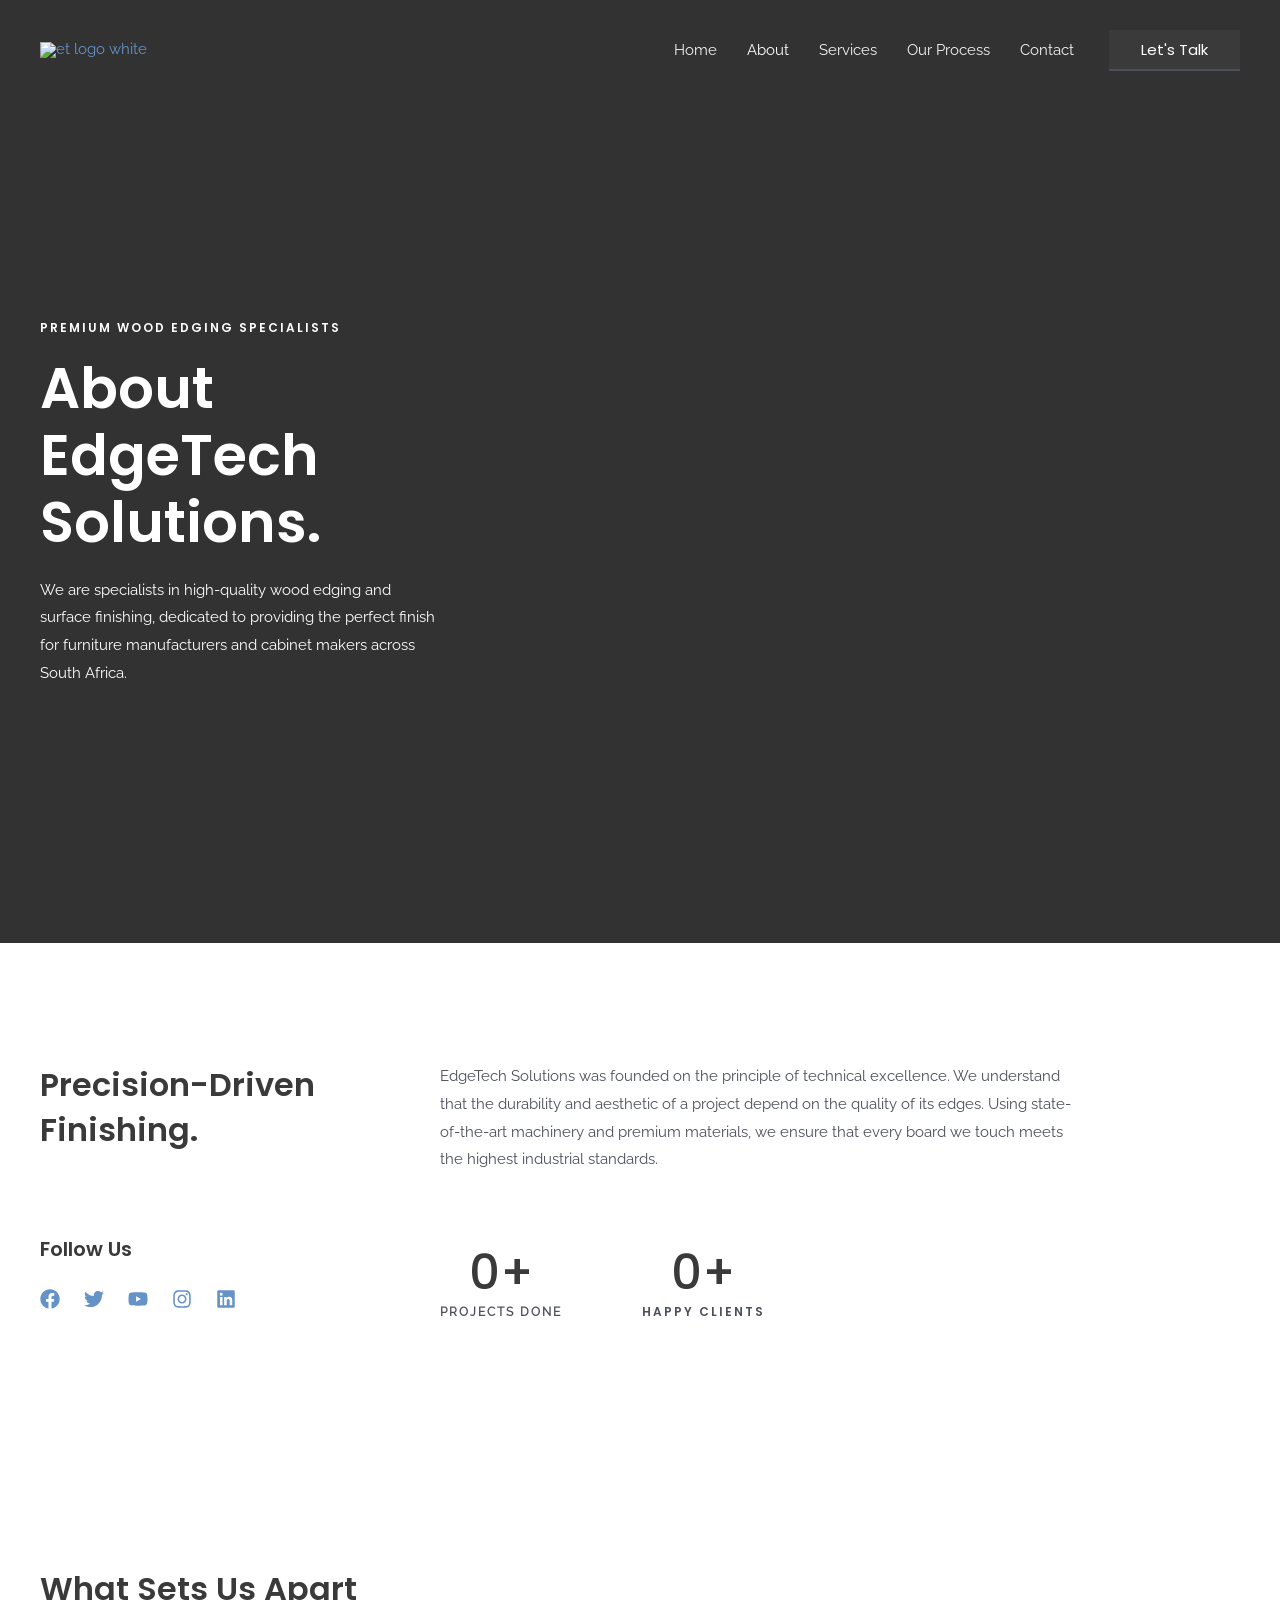
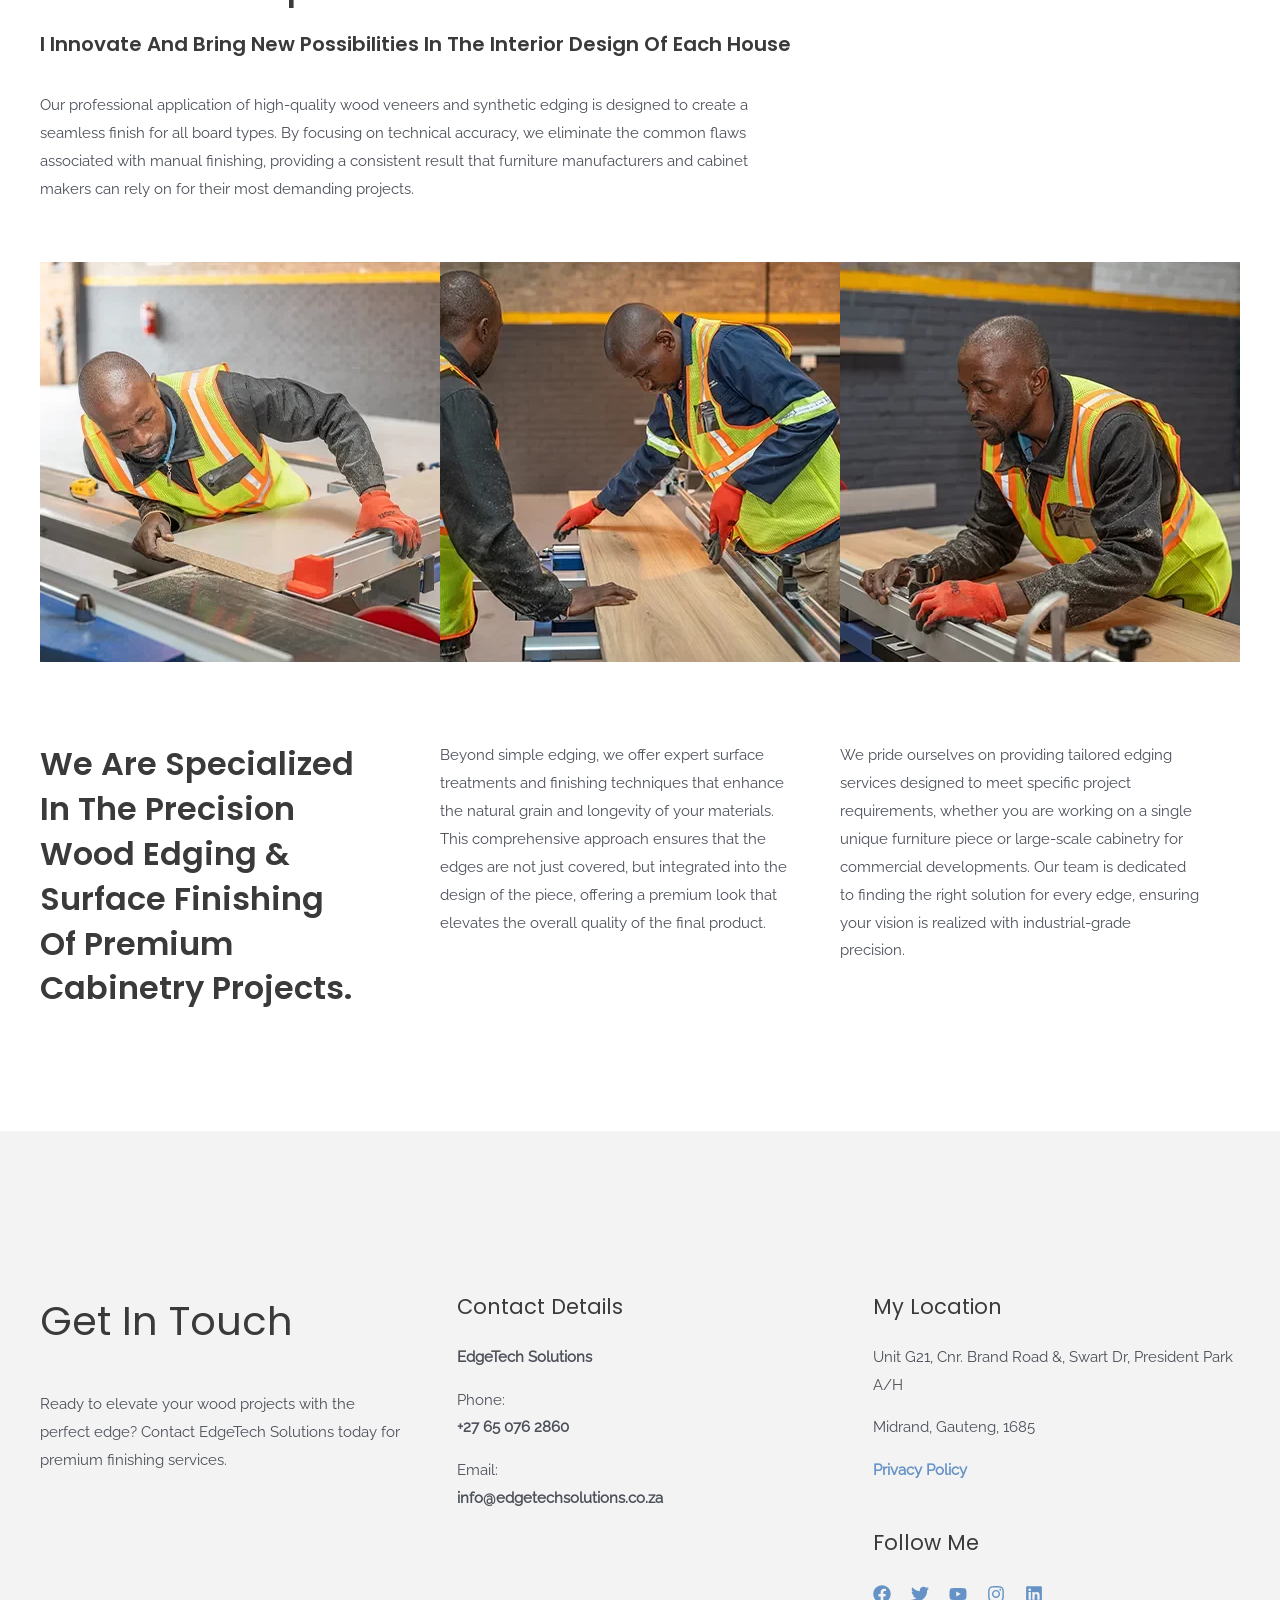
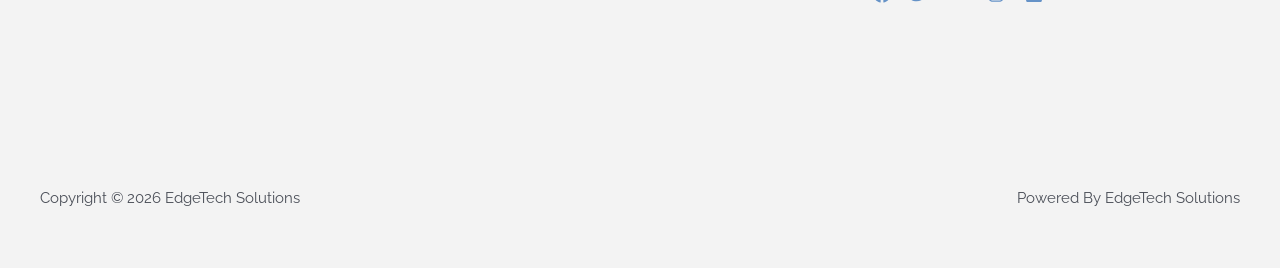
==== about.html @ e009fd2c "Publish EdgeTech baseline site (mirror + audit fixes); deploy via Actions" ====
<!DOCTYPE html>
<html lang="en-ZA">
<head>
<meta charset="UTF-8">
<meta name="viewport" content="width=device-width, initial-scale=1">
	 
	<title>About EdgeTech Solutions | Wood Edging Specialists Midrand</title>
<link rel="stylesheet" id="et-bundle" href="css/about.bundle.css"/>




<!-- SureRank Meta Data -->
<meta name="description" content="EdgeTech Solutions delivers industrial-grade wood edging and surface finishing with state-of-the-art machinery in Midrand, serving South African furniture manufacturers.">
<meta name="robots" content="index, follow">
<meta property="og:url" content="https://www.edgetechsolutions.co.za/about/">
<meta property="og:site_name" content="EdgeTech Solutions">
<meta property="og:locale" content="en_US">
<meta property="og:type" content="article">
<meta property="og:title" content="About EdgeTech Solutions | Wood Edging Specialists Midrand">
<meta property="og:description" content="Premium Wood Edging Specialists About EdgeTech Solutions. We are specialists in high-quality wood edging and surface finishing, dedicated to providing the">
<meta property="article:published_time" content="2026-02-11T10:11:12+02:00">
<meta property="article:modified_time" content="2026-03-09T10:43:06+00:00">
<meta name="twitter:card" content="summary_large_image">
<meta name="twitter:title" content="About - EdgeTech Solutions">
<meta name="twitter:description" content="Premium Wood Edging Specialists About EdgeTech Solutions. We are specialists in high-quality wood edging and surface finishing, dedicated to providing the">
<script type="application/ld+json" id="surerank-schema">{"@context":"https://schema.org","@graph":[{"@type":"WebSite","@id":"https://www.edgetechsolutions.co.za/#website","name":"EdgeTech Solutions","author":{"@id":"https://www.edgetechsolutions.co.za/about#person"},"copyrightHolder":{"@id":"https://www.edgetechsolutions.co.za/about#person"},"description":"Premium Wood Edging and Surface Finishing Solutions for Quality Craftsmanship.","url":"https://www.edgetechsolutions.co.za/","potentialAction":{"@id":"https://www.edgetechsolutions.co.za/#searchaction"},"publisher":{"@id":"https://www.edgetechsolutions.co.za/#organization"}},{"@type":"WebPage","@id":"https://www.edgetechsolutions.co.za/about#webpage","name":"About","author":{"@id":"https://www.edgetechsolutions.co.za/about#person"},"inLanguage":"en_ZA","url":"https://www.edgetechsolutions.co.za/about","breadcrumb":{"@id":"https://www.edgetechsolutions.co.za/about#breadcrumblist"},"contributor":{"@id":"https://www.edgetechsolutions.co.za/about#person"},"copyrightHolder":{"@id":"https://www.edgetechsolutions.co.za/about#person"},"datePublished":"2026-02-11T10:11:12+02:00","dateModified":"2026-03-09T12:43:06+02:00","isPartOf":{"@id":"https://www.edgetechsolutions.co.za/#website"},"publisher":{"@id":"https://www.edgetechsolutions.co.za/#organization"}},{"@type":"Organization","@id":"https://www.edgetechsolutions.co.za/#organization","name":"EdgeTech Solutions","founder":[{"@type":"Person","name":"admin"}],"logo":"https://www.edgetechsolutions.co.za/wp-content/uploads/2026/02/ET-logo-copy.png","slogan":"Premium Wood Edging and Surface Finishing Solutions for Quality Craftsmanship.","url":"https://www.edgetechsolutions.co.za/ "},{"@type":"BreadcrumbList","name":"BreadcrumbList","@id":"https://www.edgetechsolutions.co.za/about#breadcrumblist","itemListElement":[{"@type":"ListItem","position":1,"item":{"@id":"https://www.edgetechsolutions.co.za","name":"Home"}},{"@type":"ListItem","position":2,"item":{"@id":"https://www.edgetechsolutions.co.za/about/","name":"About"}}]},{"@type":"SearchAction","@id":"https://www.edgetechsolutions.co.za/#searchaction","target":"https://www.edgetechsolutions.co.za/?s={search_term_string}","query-input":"required name=search_term_string"}]}</script>
<!-- /SureRank Meta Data -->
<style id="wp-img-auto-sizes-contain-inline-css">
img:is([sizes=auto i],[sizes^="auto," i]){contain-intrinsic-size:3000px 1500px}
/*# sourceURL=wp-img-auto-sizes-contain-inline-css */
</style>

<style id="astra-theme-css-inline-css">
:root{--ast-post-nav-space:0;--ast-container-default-xlg-padding:6.67em;--ast-container-default-lg-padding:5.67em;--ast-container-default-slg-padding:4.34em;--ast-container-default-md-padding:3.34em;--ast-container-default-sm-padding:6.67em;--ast-container-default-xs-padding:2.4em;--ast-container-default-xxs-padding:1.4em;--ast-code-block-background:#EEEEEE;--ast-comment-inputs-background:#FAFAFA;--ast-normal-container-width:1200px;--ast-narrow-container-width:750px;--ast-blog-title-font-weight:normal;--ast-blog-meta-weight:inherit;--ast-global-color-primary:var(--ast-global-color-4);--ast-global-color-secondary:var(--ast-global-color-5);--ast-global-color-alternate-background:var(--ast-global-color-6);--ast-global-color-subtle-background:var(--ast-global-color-7);--ast-bg-style-guide:var( --ast-global-color-secondary,--ast-global-color-5 );--ast-shadow-style-guide:0px 0px 4px 0 #00000057;--ast-global-dark-bg-style:#fff;--ast-global-dark-lfs:#fbfbfb;--ast-widget-bg-color:#fafafa;--ast-wc-container-head-bg-color:#fbfbfb;--ast-title-layout-bg:#eeeeee;--ast-search-border-color:#e7e7e7;--ast-lifter-hover-bg:#e6e6e6;--ast-gallery-block-color:#000;--srfm-color-input-label:var(--ast-global-color-2);}html{font-size:93.75%;}a,.page-title{color:var(--ast-global-color-0);}a:hover,a:focus{color:var(--ast-global-color-8);}body,button,input,select,textarea,.ast-button,.ast-custom-button{font-family:'Raleway',sans-serif;font-weight:400;font-size:15px;font-size:1rem;}blockquote{color:var(--ast-global-color-3);}p,.entry-content p{margin-bottom:1em;}h1,h2,h3,h4,h5,h6,.entry-content :where(h1,h2,h3,h4,h5,h6),.site-title,.site-title a{font-family:'Poppins',sans-serif;font-weight:600;line-height:1.2em;text-transform:capitalize;}.site-title{font-size:27px;font-size:1.8rem;display:none;}header .custom-logo-link img{max-width:144px;width:144px;}.astra-logo-svg{width:144px;}.site-header .site-description{font-size:14px;font-size:0.93333333333333rem;display:none;}.entry-title{font-size:30px;font-size:2rem;}.archive .ast-article-post .ast-article-inner,.blog .ast-article-post .ast-article-inner,.archive .ast-article-post .ast-article-inner:hover,.blog .ast-article-post .ast-article-inner:hover{overflow:hidden;}h1,.entry-content :where(h1){font-size:56px;font-size:3.7333333333333rem;font-family:'Poppins',sans-serif;line-height:1.2em;text-transform:capitalize;}h2,.entry-content :where(h2){font-size:40px;font-size:2.6666666666667rem;font-family:'Poppins',sans-serif;line-height:1.2em;text-transform:capitalize;}h3,.entry-content :where(h3){font-size:32px;font-size:2.1333333333333rem;font-family:'Poppins',sans-serif;line-height:1.4em;text-transform:capitalize;}h4,.entry-content :where(h4){font-size:24px;font-size:1.6rem;line-height:1.2em;font-family:'Poppins',sans-serif;text-transform:capitalize;}h5,.entry-content :where(h5){font-size:20px;font-size:1.3333333333333rem;line-height:1.2em;font-family:'Poppins',sans-serif;text-transform:capitalize;}h6,.entry-content :where(h6){font-size:12px;font-size:0.8rem;line-height:1.25em;font-family:'Poppins',sans-serif;text-transform:capitalize;}::selection{background-color:var(--ast-global-color-0);color:#000000;}body,h1,h2,h3,h4,h5,h6,.entry-title a,.entry-content :where(h1,h2,h3,h4,h5,h6){color:var(--ast-global-color-3);}.tagcloud a:hover,.tagcloud a:focus,.tagcloud a.current-item{color:#000000;border-color:var(--ast-global-color-0);background-color:var(--ast-global-color-0);}input:focus,input[type="text"]:focus,input[type="email"]:focus,input[type="url"]:focus,input[type="password"]:focus,input[type="reset"]:focus,input[type="search"]:focus,textarea:focus{border-color:var(--ast-global-color-0);}input[type="radio"]:checked,input[type=reset],input[type="checkbox"]:checked,input[type="checkbox"]:hover:checked,input[type="checkbox"]:focus:checked,input[type=range]::-webkit-slider-thumb{border-color:var(--ast-global-color-0);background-color:var(--ast-global-color-0);box-shadow:none;}.site-footer a:hover + .post-count,.site-footer a:focus + .post-count{background:var(--ast-global-color-0);border-color:var(--ast-global-color-0);}.single .nav-links .nav-previous,.single .nav-links .nav-next{color:var(--ast-global-color-0);}.entry-meta,.entry-meta *{line-height:1.45;color:var(--ast-global-color-0);}.entry-meta a:not(.ast-button):hover,.entry-meta a:not(.ast-button):hover *,.entry-meta a:not(.ast-button):focus,.entry-meta a:not(.ast-button):focus *,.page-links > .page-link,.page-links .page-link:hover,.post-navigation a:hover{color:var(--ast-global-color-8);}#cat option,.secondary .calendar_wrap thead a,.secondary .calendar_wrap thead a:visited{color:var(--ast-global-color-0);}.secondary .calendar_wrap #today,.ast-progress-val span{background:var(--ast-global-color-0);}.secondary a:hover + .post-count,.secondary a:focus + .post-count{background:var(--ast-global-color-0);border-color:var(--ast-global-color-0);}.calendar_wrap #today > a{color:#000000;}.page-links .page-link,.single .post-navigation a{color:var(--ast-global-color-0);}.ast-header-break-point .main-header-bar .ast-button-wrap .menu-toggle{border-radius:0px;}.ast-search-menu-icon .search-form button.search-submit{padding:0 4px;}.ast-search-menu-icon form.search-form{padding-right:0;}.ast-header-search .ast-search-menu-icon.ast-dropdown-active .search-form,.ast-header-search .ast-search-menu-icon.ast-dropdown-active .search-field:focus{transition:all 0.2s;}.search-form input.search-field:focus{outline:none;}.ast-mobile-header-content .ast-builder-layout-element:not(.ast-builder-menu):not(.ast-header-divider-element),.ast-mobile-popup-content .ast-builder-layout-element:not(.ast-builder-menu):not(.ast-header-divider-element){padding:15px 20px;}.wp-block-latest-posts > li > a{color:var(--ast-global-color-2);}.widget-title{font-size:21px;font-size:1.4rem;color:var(--ast-global-color-3);}.ast-search-menu-icon.slide-search a:focus-visible:focus-visible,.astra-search-icon:focus-visible,#close:focus-visible,a:focus-visible,.ast-menu-toggle:focus-visible,.site .skip-link:focus-visible,.wp-block-loginout input:focus-visible,.wp-block-search.wp-block-search__button-inside .wp-block-search__inside-wrapper,.ast-header-navigation-arrow:focus-visible,.ast-orders-table__row .ast-orders-table__cell:focus-visible,a#ast-apply-coupon:focus-visible,#ast-apply-coupon:focus-visible,#close:focus-visible,.button.search-submit:focus-visible,#search_submit:focus,.normal-search:focus-visible,.ast-header-account-wrap:focus-visible,.astra-cart-drawer-close:focus,.ast-single-variation:focus,.ast-button:focus,.ast-builder-button-wrap:has(.ast-custom-button-link:focus),.ast-builder-button-wrap .ast-custom-button-link:focus{outline-style:dotted;outline-color:inherit;outline-width:thin;}input:focus,input[type="text"]:focus,input[type="email"]:focus,input[type="url"]:focus,input[type="password"]:focus,input[type="reset"]:focus,input[type="search"]:focus,input[type="number"]:focus,textarea:focus,.wp-block-search__input:focus,[data-section="section-header-mobile-trigger"] .ast-button-wrap .ast-mobile-menu-trigger-minimal:focus,.ast-mobile-popup-drawer.active .menu-toggle-close:focus,#ast-scroll-top:focus,#coupon_code:focus,#ast-coupon-code:focus{border-style:dotted;border-color:inherit;border-width:thin;}input{outline:none;}.site-logo-img img{ transition:all 0.2s linear;}body .ast-oembed-container *{position:absolute;top:0;width:100%;height:100%;left:0;}body .wp-block-embed-pocket-casts .ast-oembed-container *{position:unset;}.ast-single-post-featured-section + article {margin-top: 2em;}.site-content .ast-single-post-featured-section img {width: 100%;overflow: hidden;object-fit: cover;}.site > .ast-single-related-posts-container {margin-top: 0;}@media (min-width: 769px) {.ast-desktop .ast-container--narrow {max-width: var(--ast-narrow-container-width);margin: 0 auto;}}.ast-page-builder-template .hentry {margin: 0;}.ast-page-builder-template .site-content > .ast-container {max-width: 100%;padding: 0;}.ast-page-builder-template .site .site-content #primary {padding: 0;margin: 0;}.ast-page-builder-template .no-results {text-align: center;margin: 4em auto;}.ast-page-builder-template .ast-pagination {padding: 2em;}.ast-page-builder-template .entry-header.ast-no-title.ast-no-thumbnail {margin-top: 0;}.ast-page-builder-template .entry-header.ast-header-without-markup {margin-top: 0;margin-bottom: 0;}.ast-page-builder-template .entry-header.ast-no-title.ast-no-meta {margin-bottom: 0;}.ast-page-builder-template.single .post-navigation {padding-bottom: 2em;}.ast-page-builder-template.single-post .site-content > .ast-container {max-width: 100%;}.ast-page-builder-template .entry-header {margin-top: 4em;margin-left: auto;margin-right: auto;padding-left: 20px;padding-right: 20px;}.single.ast-page-builder-template .entry-header {padding-left: 20px;padding-right: 20px;}.ast-page-builder-template .ast-archive-description {margin: 4em auto 0;padding-left: 20px;padding-right: 20px;}.ast-page-builder-template.ast-no-sidebar .entry-content .alignwide {margin-left: 0;margin-right: 0;}@media (max-width:768.9px){#ast-desktop-header{display:none;}}@media (min-width:769px){#ast-mobile-header{display:none;}}.wp-block-buttons.aligncenter{justify-content:center;}.wp-block-buttons .wp-block-button.is-style-outline .wp-block-button__link.wp-element-button,.ast-outline-button,.wp-block-uagb-buttons-child .uagb-buttons-repeater.ast-outline-button{border-color:var(--ast-global-color-3);border-top-width:2px;border-right-width:2px;border-bottom-width:2px;border-left-width:2px;font-family:'Poppins',sans-serif;font-weight:600;font-size:14px;font-size:0.93333333333333rem;line-height:1em;border-top-left-radius:0px;border-top-right-radius:0px;border-bottom-right-radius:0px;border-bottom-left-radius:0px;}.wp-block-button.is-style-outline .wp-block-button__link:hover,.wp-block-buttons .wp-block-button.is-style-outline .wp-block-button__link:focus,.wp-block-buttons .wp-block-button.is-style-outline > .wp-block-button__link:not(.has-text-color):hover,.wp-block-buttons .wp-block-button.wp-block-button__link.is-style-outline:not(.has-text-color):hover,.ast-outline-button:hover,.ast-outline-button:focus,.wp-block-uagb-buttons-child .uagb-buttons-repeater.ast-outline-button:hover,.wp-block-uagb-buttons-child .uagb-buttons-repeater.ast-outline-button:focus{background-color:rgba(0,0,0,0);border-color:var(--ast-global-color-2);}.wp-block-button .wp-block-button__link.wp-element-button.is-style-outline:not(.has-background),.wp-block-button.is-style-outline>.wp-block-button__link.wp-element-button:not(.has-background),.ast-outline-button{background-color:rgba(131,149,149,0);}.uagb-buttons-repeater.ast-outline-button{border-radius:9999px;}.entry-content[data-ast-blocks-layout] > figure{margin-bottom:1em;}@media (max-width:768px){.ast-left-sidebar #content > .ast-container{display:flex;flex-direction:column-reverse;width:100%;}.ast-separate-container .ast-article-post,.ast-separate-container .ast-article-single{padding:1.5em 2.14em;}.ast-author-box img.avatar{margin:20px 0 0 0;}}@media (min-width:769px){.ast-separate-container.ast-right-sidebar #primary,.ast-separate-container.ast-left-sidebar #primary{border:0;}.search-no-results.ast-separate-container #primary{margin-bottom:4em;}}.elementor-widget-button .elementor-button{border-style:solid;text-decoration:none;border-top-width:0;border-right-width:0;border-left-width:0;border-bottom-width:2px;}.elementor-button.elementor-size-sm,.elementor-button.elementor-size-xs,.elementor-button.elementor-size-md,.elementor-button.elementor-size-lg,.elementor-button.elementor-size-xl,.elementor-button{border-top-left-radius:0px;border-top-right-radius:0px;border-bottom-right-radius:0px;border-bottom-left-radius:0px;padding-top:8px;padding-right:0px;padding-bottom:8px;padding-left:0px;}.elementor-widget-button .elementor-button{border-color:var(--ast-global-color-3);background-color:rgba(131,149,149,0);}.elementor-widget-button .elementor-button:hover,.elementor-widget-button .elementor-button:focus{color:var(--ast-global-color-2);background-color:rgba(0,0,0,0);border-color:var(--ast-global-color-2);}.wp-block-button .wp-block-button__link ,.elementor-widget-button .elementor-button,.elementor-widget-button .elementor-button:visited{color:var(--ast-global-color-2);}.elementor-widget-button .elementor-button{font-family:'Poppins',sans-serif;font-weight:600;font-size:14px;font-size:0.93333333333333rem;line-height:1em;text-transform:capitalize;letter-spacing:0;}body .elementor-button.elementor-size-sm,body .elementor-button.elementor-size-xs,body .elementor-button.elementor-size-md,body .elementor-button.elementor-size-lg,body .elementor-button.elementor-size-xl,body .elementor-button{font-size:14px;font-size:0.93333333333333rem;}.wp-block-button .wp-block-button__link:hover,.wp-block-button .wp-block-button__link:focus{color:var(--ast-global-color-2);background-color:rgba(0,0,0,0);border-color:var(--ast-global-color-2);}.elementor-widget-heading h1.elementor-heading-title{line-height:1.2em;}.elementor-widget-heading h2.elementor-heading-title{line-height:1.2em;}.elementor-widget-heading h3.elementor-heading-title{line-height:1.4em;}.elementor-widget-heading h4.elementor-heading-title{line-height:1.2em;}.elementor-widget-heading h5.elementor-heading-title{line-height:1.2em;}.elementor-widget-heading h6.elementor-heading-title{line-height:1.25em;}.wp-block-button .wp-block-button__link,.wp-block-search .wp-block-search__button,body .wp-block-file .wp-block-file__button{border-style:solid;border-bottom-width:2px;border-color:var(--ast-global-color-3);background-color:rgba(131,149,149,0);color:var(--ast-global-color-2);font-family:'Poppins',sans-serif;font-weight:600;line-height:1em;text-transform:capitalize;letter-spacing:0;font-size:14px;font-size:0.93333333333333rem;border-top-left-radius:0px;border-top-right-radius:0px;border-bottom-right-radius:0px;border-bottom-left-radius:0px;padding-top:8px;padding-right:0px;padding-bottom:8px;padding-left:0px;}.menu-toggle,button,.ast-button,.ast-custom-button,.button,input#submit,input[type="button"],input[type="submit"],input[type="reset"],form[CLASS*="wp-block-search__"].wp-block-search .wp-block-search__inside-wrapper .wp-block-search__button,body .wp-block-file .wp-block-file__button{border-style:solid;border-top-width:0;border-right-width:0;border-left-width:0;border-bottom-width:2px;color:var(--ast-global-color-2);border-color:var(--ast-global-color-3);background-color:rgba(131,149,149,0);padding-top:8px;padding-right:0px;padding-bottom:8px;padding-left:0px;font-family:'Poppins',sans-serif;font-weight:600;font-size:14px;font-size:0.93333333333333rem;line-height:1em;text-transform:capitalize;letter-spacing:0;border-top-left-radius:0px;border-top-right-radius:0px;border-bottom-right-radius:0px;border-bottom-left-radius:0px;}button:focus,.menu-toggle:hover,button:hover,.ast-button:hover,.ast-custom-button:hover .button:hover,.ast-custom-button:hover ,input[type=reset]:hover,input[type=reset]:focus,input#submit:hover,input#submit:focus,input[type="button"]:hover,input[type="button"]:focus,input[type="submit"]:hover,input[type="submit"]:focus,form[CLASS*="wp-block-search__"].wp-block-search .wp-block-search__inside-wrapper .wp-block-search__button:hover,form[CLASS*="wp-block-search__"].wp-block-search .wp-block-search__inside-wrapper .wp-block-search__button:focus,body .wp-block-file .wp-block-file__button:hover,body .wp-block-file .wp-block-file__button:focus{color:var(--ast-global-color-2);background-color:rgba(0,0,0,0);border-color:var(--ast-global-color-2);}@media (max-width:768px){.ast-mobile-header-stack .main-header-bar .ast-search-menu-icon{display:inline-block;}.ast-header-break-point.ast-header-custom-item-outside .ast-mobile-header-stack .main-header-bar .ast-search-icon{margin:0;}.ast-comment-avatar-wrap img{max-width:2.5em;}.ast-comment-meta{padding:0 1.8888em 1.3333em;}.ast-separate-container .ast-comment-list li.depth-1{padding:1.5em 2.14em;}.ast-separate-container .comment-respond{padding:2em 2.14em;}}@media (min-width:544px){.ast-container{max-width:100%;}}@media (max-width:544px){.ast-separate-container .ast-article-post,.ast-separate-container .ast-article-single,.ast-separate-container .comments-title,.ast-separate-container .ast-archive-description{padding:1.5em 1em;}.ast-separate-container #content .ast-container{padding-left:0.54em;padding-right:0.54em;}.ast-separate-container .ast-comment-list .bypostauthor{padding:.5em;}.ast-search-menu-icon.ast-dropdown-active .search-field{width:170px;}} #ast-mobile-header .ast-site-header-cart-li a{pointer-events:none;}body,.ast-separate-container{background-color:var(--ast-global-color-4);background-image:none;}@media (max-width:768px){.site-title{display:none;}.site-header .site-description{display:none;}h1,.entry-content :where(h1){font-size:40px;font-size:2.6666666666667rem;}h2,.entry-content :where(h2){font-size:32px;font-size:2.1333333333333rem;}h3,.entry-content :where(h3){font-size:26px;font-size:1.7333333333333rem;}h4,.entry-content :where(h4){font-size:22px;font-size:1.4666666666667rem;}h5,.entry-content :where(h5){font-size:18px;font-size:1.2rem;}h6,.entry-content :where(h6){font-size:11px;font-size:0.73333333333333rem;}}@media (max-width:544px){.site-title{display:none;}.site-header .site-description{display:none;}h1,.entry-content :where(h1){font-size:32px;font-size:2.1333333333333rem;}h2,.entry-content :where(h2){font-size:28px;font-size:1.8666666666667rem;}h3,.entry-content :where(h3){font-size:24px;font-size:1.6rem;}h4,.entry-content :where(h4){font-size:20px;font-size:1.3333333333333rem;}h5,.entry-content :where(h5){font-size:16px;font-size:1.0666666666667rem;}h6,.entry-content :where(h6){font-size:11px;font-size:0.73333333333333rem;}header .custom-logo-link img,.ast-header-break-point .site-branding img,.ast-header-break-point .custom-logo-link img{max-width:144px;width:144px;}.astra-logo-svg{width:144px;}.ast-header-break-point .site-logo-img .custom-mobile-logo-link img{max-width:144px;}}@media (max-width:768px){html{font-size:85.5%;}}@media (max-width:544px){html{font-size:85.5%;}}@media (min-width:769px){.ast-container{max-width:1240px;}}@media (min-width:769px){.site-content .ast-container{display:flex;}}@media (max-width:768px){.site-content .ast-container{flex-direction:column;}}.entry-content :where(h1,h2,h3,h4,h5,h6){clear:none;}@media (min-width:769px){.main-header-menu .sub-menu .menu-item.ast-left-align-sub-menu:hover > .sub-menu,.main-header-menu .sub-menu .menu-item.ast-left-align-sub-menu.focus > .sub-menu{margin-left:-0px;}}.ast-theme-transparent-header [data-section="section-header-mobile-trigger"] .ast-button-wrap .ast-mobile-menu-trigger-fill,.ast-theme-transparent-header [data-section="section-header-mobile-trigger"] .ast-button-wrap .ast-mobile-menu-trigger-minimal{border:none;}.site .comments-area{padding-bottom:3em;}.footer-widget-area[data-section^="section-fb-html-"] .ast-builder-html-element{text-align:center;}.wp-block-file {display: flex;align-items: center;flex-wrap: wrap;justify-content: space-between;}.wp-block-pullquote {border: none;}.wp-block-pullquote blockquote::before {content: "\201D";font-family: "Helvetica",sans-serif;display: flex;transform: rotate( 180deg );font-size: 6rem;font-style: normal;line-height: 1;font-weight: bold;align-items: center;justify-content: center;}.has-text-align-right > blockquote::before {justify-content: flex-start;}.has-text-align-left > blockquote::before {justify-content: flex-end;}figure.wp-block-pullquote.is-style-solid-color blockquote {max-width: 100%;text-align: inherit;}:root {--wp--custom--ast-default-block-top-padding: 3em;--wp--custom--ast-default-block-right-padding: 3em;--wp--custom--ast-default-block-bottom-padding: 3em;--wp--custom--ast-default-block-left-padding: 3em;--wp--custom--ast-container-width: 1200px;--wp--custom--ast-content-width-size: 1200px;--wp--custom--ast-wide-width-size: calc(1200px + var(--wp--custom--ast-default-block-left-padding) + var(--wp--custom--ast-default-block-right-padding));}.ast-narrow-container {--wp--custom--ast-content-width-size: 750px;--wp--custom--ast-wide-width-size: 750px;}@media(max-width: 768px) {:root {--wp--custom--ast-default-block-top-padding: 3em;--wp--custom--ast-default-block-right-padding: 2em;--wp--custom--ast-default-block-bottom-padding: 3em;--wp--custom--ast-default-block-left-padding: 2em;}}@media(max-width: 544px) {:root {--wp--custom--ast-default-block-top-padding: 3em;--wp--custom--ast-default-block-right-padding: 1.5em;--wp--custom--ast-default-block-bottom-padding: 3em;--wp--custom--ast-default-block-left-padding: 1.5em;}}.entry-content > .wp-block-group,.entry-content > .wp-block-cover,.entry-content > .wp-block-columns {padding-top: var(--wp--custom--ast-default-block-top-padding);padding-right: var(--wp--custom--ast-default-block-right-padding);padding-bottom: var(--wp--custom--ast-default-block-bottom-padding);padding-left: var(--wp--custom--ast-default-block-left-padding);}.ast-plain-container.ast-no-sidebar .entry-content > .alignfull,.ast-page-builder-template .ast-no-sidebar .entry-content > .alignfull {margin-left: calc( -50vw + 50%);margin-right: calc( -50vw + 50%);max-width: 100vw;width: 100vw;}.ast-plain-container.ast-no-sidebar .entry-content .alignfull .alignfull,.ast-page-builder-template.ast-no-sidebar .entry-content .alignfull .alignfull,.ast-plain-container.ast-no-sidebar .entry-content .alignfull .alignwide,.ast-page-builder-template.ast-no-sidebar .entry-content .alignfull .alignwide,.ast-plain-container.ast-no-sidebar .entry-content .alignwide .alignfull,.ast-page-builder-template.ast-no-sidebar .entry-content .alignwide .alignfull,.ast-plain-container.ast-no-sidebar .entry-content .alignwide .alignwide,.ast-page-builder-template.ast-no-sidebar .entry-content .alignwide .alignwide,.ast-plain-container.ast-no-sidebar .entry-content .wp-block-column .alignfull,.ast-page-builder-template.ast-no-sidebar .entry-content .wp-block-column .alignfull,.ast-plain-container.ast-no-sidebar .entry-content .wp-block-column .alignwide,.ast-page-builder-template.ast-no-sidebar .entry-content .wp-block-column .alignwide {margin-left: auto;margin-right: auto;width: 100%;}[data-ast-blocks-layout] .wp-block-separator:not(.is-style-dots) {height: 0;}[data-ast-blocks-layout] .wp-block-separator {margin: 20px auto;}[data-ast-blocks-layout] .wp-block-separator:not(.is-style-wide):not(.is-style-dots) {max-width: 100px;}[data-ast-blocks-layout] .wp-block-separator.has-background {padding: 0;}.entry-content[data-ast-blocks-layout] > * {max-width: var(--wp--custom--ast-content-width-size);margin-left: auto;margin-right: auto;}.entry-content[data-ast-blocks-layout] > .alignwide {max-width: var(--wp--custom--ast-wide-width-size);}.entry-content[data-ast-blocks-layout] .alignfull {max-width: none;}.entry-content .wp-block-columns {margin-bottom: 0;}blockquote {margin: 1.5em;border-color: rgba(0,0,0,0.05);}.wp-block-quote:not(.has-text-align-right):not(.has-text-align-center) {border-left: 5px solid rgba(0,0,0,0.05);}.has-text-align-right > blockquote,blockquote.has-text-align-right {border-right: 5px solid rgba(0,0,0,0.05);}.has-text-align-left > blockquote,blockquote.has-text-align-left {border-left: 5px solid rgba(0,0,0,0.05);}.wp-block-site-tagline,.wp-block-latest-posts .read-more {margin-top: 15px;}.wp-block-loginout p label {display: block;}.wp-block-loginout p:not(.login-remember):not(.login-submit) input {width: 100%;}.wp-block-loginout input:focus {border-color: transparent;}.wp-block-loginout input:focus {outline: thin dotted;}.entry-content .wp-block-media-text .wp-block-media-text__content {padding: 0 0 0 8%;}.entry-content .wp-block-media-text.has-media-on-the-right .wp-block-media-text__content {padding: 0 8% 0 0;}.entry-content .wp-block-media-text.has-background .wp-block-media-text__content {padding: 8%;}.entry-content .wp-block-cover:not([class*="background-color"]):not(.has-text-color.has-link-color) .wp-block-cover__inner-container,.entry-content .wp-block-cover:not([class*="background-color"]) .wp-block-cover-image-text,.entry-content .wp-block-cover:not([class*="background-color"]) .wp-block-cover-text,.entry-content .wp-block-cover-image:not([class*="background-color"]) .wp-block-cover__inner-container,.entry-content .wp-block-cover-image:not([class*="background-color"]) .wp-block-cover-image-text,.entry-content .wp-block-cover-image:not([class*="background-color"]) .wp-block-cover-text {color: var(--ast-global-color-primary,var(--ast-global-color-5));}.wp-block-loginout .login-remember input {width: 1.1rem;height: 1.1rem;margin: 0 5px 4px 0;vertical-align: middle;}.wp-block-latest-posts > li > *:first-child,.wp-block-latest-posts:not(.is-grid) > li:first-child {margin-top: 0;}.entry-content > .wp-block-buttons,.entry-content > .wp-block-uagb-buttons {margin-bottom: 1.5em;}.wp-block-search__inside-wrapper .wp-block-search__input {padding: 0 10px;color: var(--ast-global-color-3);background: var(--ast-global-color-primary,var(--ast-global-color-5));border-color: var(--ast-border-color);}.wp-block-latest-posts .read-more {margin-bottom: 1.5em;}.wp-block-search__no-button .wp-block-search__inside-wrapper .wp-block-search__input {padding-top: 5px;padding-bottom: 5px;}.wp-block-latest-posts .wp-block-latest-posts__post-date,.wp-block-latest-posts .wp-block-latest-posts__post-author {font-size: 1rem;}.wp-block-latest-posts > li > *,.wp-block-latest-posts:not(.is-grid) > li {margin-top: 12px;margin-bottom: 12px;}.ast-page-builder-template .entry-content[data-ast-blocks-layout] > .alignwide:where(:not(.uagb-is-root-container):not(.spectra-is-root-container)) > * {max-width: var(--wp--custom--ast-wide-width-size);}.ast-page-builder-template .entry-content[data-ast-blocks-layout] > .inherit-container-width > *,.ast-page-builder-template .entry-content[data-ast-blocks-layout] > *:not(.wp-block-group):where(:not(.uagb-is-root-container):not(.spectra-is-root-container)) > *,.entry-content[data-ast-blocks-layout] > .wp-block-cover .wp-block-cover__inner-container {max-width: none ;margin-left: auto;margin-right: auto;}.ast-page-builder-template .entry-content[data-ast-blocks-layout] > *,.ast-page-builder-template .entry-content[data-ast-blocks-layout] > .alignfull:where(:not(.wp-block-group):not(.uagb-is-root-container):not(.spectra-is-root-container)) > * {max-width: none;}.entry-content[data-ast-blocks-layout] .wp-block-cover:not(.alignleft):not(.alignright) {width: auto;}@media(max-width: 1200px) {.ast-separate-container .entry-content > .alignfull,.ast-separate-container .entry-content[data-ast-blocks-layout] > .alignwide,.ast-plain-container .entry-content[data-ast-blocks-layout] > .alignwide,.ast-plain-container .entry-content .alignfull {margin-left: calc(-1 * min(var(--ast-container-default-xlg-padding),20px)) ;margin-right: calc(-1 * min(var(--ast-container-default-xlg-padding),20px));}}@media(min-width: 1201px) {.ast-separate-container .entry-content > .alignfull {margin-left: calc(-1 * var(--ast-container-default-xlg-padding) );margin-right: calc(-1 * var(--ast-container-default-xlg-padding) );}.ast-separate-container .entry-content[data-ast-blocks-layout] > .alignwide,.ast-plain-container .entry-content[data-ast-blocks-layout] > .alignwide {margin-left: auto;margin-right: auto;}}@media(min-width: 768px) {.ast-separate-container .entry-content .wp-block-group.alignwide:not(.inherit-container-width) > :where(:not(.alignleft):not(.alignright)),.ast-plain-container .entry-content .wp-block-group.alignwide:not(.inherit-container-width) > :where(:not(.alignleft):not(.alignright)) {max-width: calc( var(--wp--custom--ast-content-width-size) + 80px );}.ast-plain-container.ast-right-sidebar .entry-content[data-ast-blocks-layout] .alignfull,.ast-plain-container.ast-left-sidebar .entry-content[data-ast-blocks-layout] .alignfull {margin-left: -60px;margin-right: -60px;}}@media(min-width: 544px) {.entry-content > .alignleft {margin-right: 20px;}.entry-content > .alignright {margin-left: 20px;}}@media (max-width:544px){.wp-block-columns .wp-block-column:not(:last-child){margin-bottom:20px;}.wp-block-latest-posts{margin:0;}}@media( max-width: 600px ) {.entry-content .wp-block-media-text .wp-block-media-text__content,.entry-content .wp-block-media-text.has-media-on-the-right .wp-block-media-text__content {padding: 8% 0 0;}.entry-content .wp-block-media-text.has-background .wp-block-media-text__content {padding: 8%;}}.ast-page-builder-template .entry-header {padding-left: 0;}.ast-narrow-container .site-content .wp-block-uagb-image--align-full .wp-block-uagb-image__figure {max-width: 100%;margin-left: auto;margin-right: auto;}:root .has-ast-global-color-0-color{color:var(--ast-global-color-0);}:root .has-ast-global-color-0-background-color{background-color:var(--ast-global-color-0);}:root .wp-block-button .has-ast-global-color-0-color{color:var(--ast-global-color-0);}:root .wp-block-button .has-ast-global-color-0-background-color{background-color:var(--ast-global-color-0);}:root .has-ast-global-color-1-color{color:var(--ast-global-color-1);}:root .has-ast-global-color-1-background-color{background-color:var(--ast-global-color-1);}:root .wp-block-button .has-ast-global-color-1-color{color:var(--ast-global-color-1);}:root .wp-block-button .has-ast-global-color-1-background-color{background-color:var(--ast-global-color-1);}:root .has-ast-global-color-2-color{color:var(--ast-global-color-2);}:root .has-ast-global-color-2-background-color{background-color:var(--ast-global-color-2);}:root .wp-block-button .has-ast-global-color-2-color{color:var(--ast-global-color-2);}:root .wp-block-button .has-ast-global-color-2-background-color{background-color:var(--ast-global-color-2);}:root .has-ast-global-color-3-color{color:var(--ast-global-color-3);}:root .has-ast-global-color-3-background-color{background-color:var(--ast-global-color-3);}:root .wp-block-button .has-ast-global-color-3-color{color:var(--ast-global-color-3);}:root .wp-block-button .has-ast-global-color-3-background-color{background-color:var(--ast-global-color-3);}:root .has-ast-global-color-4-color{color:var(--ast-global-color-4);}:root .has-ast-global-color-4-background-color{background-color:var(--ast-global-color-4);}:root .wp-block-button .has-ast-global-color-4-color{color:var(--ast-global-color-4);}:root .wp-block-button .has-ast-global-color-4-background-color{background-color:var(--ast-global-color-4);}:root .has-ast-global-color-5-color{color:var(--ast-global-color-5);}:root .has-ast-global-color-5-background-color{background-color:var(--ast-global-color-5);}:root .wp-block-button .has-ast-global-color-5-color{color:var(--ast-global-color-5);}:root .wp-block-button .has-ast-global-color-5-background-color{background-color:var(--ast-global-color-5);}:root .has-ast-global-color-6-color{color:var(--ast-global-color-6);}:root .has-ast-global-color-6-background-color{background-color:var(--ast-global-color-6);}:root .wp-block-button .has-ast-global-color-6-color{color:var(--ast-global-color-6);}:root .wp-block-button .has-ast-global-color-6-background-color{background-color:var(--ast-global-color-6);}:root .has-ast-global-color-7-color{color:var(--ast-global-color-7);}:root .has-ast-global-color-7-background-color{background-color:var(--ast-global-color-7);}:root .wp-block-button .has-ast-global-color-7-color{color:var(--ast-global-color-7);}:root .wp-block-button .has-ast-global-color-7-background-color{background-color:var(--ast-global-color-7);}:root .has-ast-global-color-8-color{color:var(--ast-global-color-8);}:root .has-ast-global-color-8-background-color{background-color:var(--ast-global-color-8);}:root .wp-block-button .has-ast-global-color-8-color{color:var(--ast-global-color-8);}:root .wp-block-button .has-ast-global-color-8-background-color{background-color:var(--ast-global-color-8);}:root{--ast-global-color-0:#6592c7;--ast-global-color-1:#3a3a3a;--ast-global-color-2:#3a3a3a;--ast-global-color-3:#4B4F58;--ast-global-color-4:#ffffff;--ast-global-color-5:#f3f3f3;--ast-global-color-6:#F2F5F7;--ast-global-color-7:#424242;--ast-global-color-8:#bfd1ff;}:root {--ast-border-color : var(--ast-global-color-0);}.ast-single-entry-banner {-js-display: flex;display: flex;flex-direction: column;justify-content: center;text-align: center;position: relative;background: var(--ast-title-layout-bg);}.ast-single-entry-banner[data-banner-layout="layout-1"] {max-width: 1200px;background: inherit;padding: 20px 0;}.ast-single-entry-banner[data-banner-width-type="custom"] {margin: 0 auto;width: 100%;}.ast-single-entry-banner + .site-content .entry-header {margin-bottom: 0;}.site .ast-author-avatar {--ast-author-avatar-size: ;}a.ast-underline-text {text-decoration: underline;}.ast-container > .ast-terms-link {position: relative;display: block;}a.ast-button.ast-badge-tax {padding: 4px 8px;border-radius: 3px;font-size: inherit;}header.entry-header{text-align:left;}header.entry-header .entry-title{font-size:30px;font-size:2rem;}header.entry-header > *:not(:last-child){margin-bottom:10px;}@media (max-width:768px){header.entry-header{text-align:left;}}@media (max-width:544px){header.entry-header{text-align:left;}}.ast-archive-entry-banner {-js-display: flex;display: flex;flex-direction: column;justify-content: center;text-align: center;position: relative;background: var(--ast-title-layout-bg);}.ast-archive-entry-banner[data-banner-width-type="custom"] {margin: 0 auto;width: 100%;}.ast-archive-entry-banner[data-banner-layout="layout-1"] {background: inherit;padding: 20px 0;text-align: left;}body.archive .ast-archive-description{max-width:1200px;width:100%;text-align:left;padding-top:3em;padding-right:3em;padding-bottom:3em;padding-left:3em;}body.archive .ast-archive-description .ast-archive-title,body.archive .ast-archive-description .ast-archive-title *{font-size:40px;font-size:2.6666666666667rem;}body.archive .ast-archive-description > *:not(:last-child){margin-bottom:10px;}@media (max-width:768px){body.archive .ast-archive-description{text-align:left;}}@media (max-width:544px){body.archive .ast-archive-description{text-align:left;}}@media (min-width:768px){.ast-theme-transparent-header #masthead{position:absolute;left:0;right:0;}.ast-theme-transparent-header .main-header-bar,.ast-theme-transparent-header.ast-header-break-point .main-header-bar{background:none;}body.elementor-editor-active.ast-theme-transparent-header #masthead,.fl-builder-edit .ast-theme-transparent-header #masthead,body.vc_editor.ast-theme-transparent-header #masthead,body.brz-ed.ast-theme-transparent-header #masthead{z-index:0;}.ast-header-break-point.ast-replace-site-logo-transparent.ast-theme-transparent-header .custom-mobile-logo-link{display:none;}.ast-header-break-point.ast-replace-site-logo-transparent.ast-theme-transparent-header .transparent-custom-logo{display:inline-block;}.ast-theme-transparent-header .ast-above-header,.ast-theme-transparent-header .ast-above-header.ast-above-header-bar{background-image:none;background-color:transparent;}.ast-theme-transparent-header .ast-below-header,.ast-theme-transparent-header .ast-below-header.ast-below-header-bar{background-image:none;background-color:transparent;}}.ast-theme-transparent-header .ast-builder-menu .main-header-menu,.ast-theme-transparent-header .ast-builder-menu .main-header-menu .menu-link,.ast-theme-transparent-header [CLASS*="ast-builder-menu-"] .main-header-menu .menu-item > .menu-link,.ast-theme-transparent-header .ast-masthead-custom-menu-items,.ast-theme-transparent-header .ast-masthead-custom-menu-items a,.ast-theme-transparent-header .ast-builder-menu .main-header-menu .menu-item > .ast-menu-toggle,.ast-theme-transparent-header .ast-builder-menu .main-header-menu .menu-item > .ast-menu-toggle,.ast-theme-transparent-header .ast-above-header-navigation a,.ast-header-break-point.ast-theme-transparent-header .ast-above-header-navigation a,.ast-header-break-point.ast-theme-transparent-header .ast-above-header-navigation > ul.ast-above-header-menu > .menu-item-has-children:not(.current-menu-item) > .ast-menu-toggle,.ast-theme-transparent-header .ast-below-header-menu,.ast-theme-transparent-header .ast-below-header-menu a,.ast-header-break-point.ast-theme-transparent-header .ast-below-header-menu a,.ast-header-break-point.ast-theme-transparent-header .ast-below-header-menu,.ast-theme-transparent-header .main-header-menu .menu-link{color:var(--ast-global-color-5);}.ast-theme-transparent-header .ast-builder-menu .main-header-menu .menu-item:hover > .menu-link,.ast-theme-transparent-header .ast-builder-menu .main-header-menu .menu-item:hover > .ast-menu-toggle,.ast-theme-transparent-header .ast-builder-menu .main-header-menu .ast-masthead-custom-menu-items a:hover,.ast-theme-transparent-header .ast-builder-menu .main-header-menu .focus > .menu-link,.ast-theme-transparent-header .ast-builder-menu .main-header-menu .focus > .ast-menu-toggle,.ast-theme-transparent-header .ast-builder-menu .main-header-menu .current-menu-item > .menu-link,.ast-theme-transparent-header .ast-builder-menu .main-header-menu .current-menu-ancestor > .menu-link,.ast-theme-transparent-header .ast-builder-menu .main-header-menu .current-menu-item > .ast-menu-toggle,.ast-theme-transparent-header .ast-builder-menu .main-header-menu .current-menu-ancestor > .ast-menu-toggle,.ast-theme-transparent-header [CLASS*="ast-builder-menu-"] .main-header-menu .current-menu-item > .menu-link,.ast-theme-transparent-header [CLASS*="ast-builder-menu-"] .main-header-menu .current-menu-ancestor > .menu-link,.ast-theme-transparent-header [CLASS*="ast-builder-menu-"] .main-header-menu .current-menu-item > .ast-menu-toggle,.ast-theme-transparent-header [CLASS*="ast-builder-menu-"] .main-header-menu .current-menu-ancestor > .ast-menu-toggle,.ast-theme-transparent-header .main-header-menu .menu-item:hover > .menu-link,.ast-theme-transparent-header .main-header-menu .current-menu-item > .menu-link,.ast-theme-transparent-header .main-header-menu .current-menu-ancestor > .menu-link{color:var(--ast-global-color-4);}.ast-theme-transparent-header .ast-builder-menu .main-header-menu .menu-item .sub-menu .menu-link,.ast-theme-transparent-header .main-header-menu .menu-item .sub-menu .menu-link{background-color:transparent;}@media (max-width:768px){.ast-theme-transparent-header #masthead{position:absolute;left:0;right:0;}.ast-theme-transparent-header .main-header-bar,.ast-theme-transparent-header.ast-header-break-point .main-header-bar{background:none;}body.elementor-editor-active.ast-theme-transparent-header #masthead,.fl-builder-edit .ast-theme-transparent-header #masthead,body.vc_editor.ast-theme-transparent-header #masthead,body.brz-ed.ast-theme-transparent-header #masthead{z-index:0;}.ast-header-break-point.ast-replace-site-logo-transparent.ast-theme-transparent-header .custom-mobile-logo-link{display:none;}.ast-header-break-point.ast-replace-site-logo-transparent.ast-theme-transparent-header .transparent-custom-logo{display:inline-block;}.ast-theme-transparent-header .ast-above-header,.ast-theme-transparent-header .ast-above-header.ast-above-header-bar{background-image:none;background-color:transparent;}.ast-theme-transparent-header .ast-below-header,.ast-theme-transparent-header .ast-below-header.ast-below-header-bar{background-image:none;background-color:transparent;}}@media (max-width:768px){.ast-theme-transparent-header .ast-builder-menu .main-header-menu,.ast-theme-transparent-header .ast-builder-menu .main-header-menu .menu-link,.ast-theme-transparent-header [CLASS*="ast-builder-menu-"] .main-header-menu .menu-item > .menu-link,.ast-theme-transparent-header .ast-masthead-custom-menu-items,.ast-theme-transparent-header .ast-masthead-custom-menu-items a,.ast-theme-transparent-header .ast-builder-menu .main-header-menu .menu-item > .ast-menu-toggle,.ast-theme-transparent-header .ast-builder-menu .main-header-menu .menu-item > .ast-menu-toggle,.ast-theme-transparent-header .main-header-menu .menu-link{color:#5a5a5a;}.ast-theme-transparent-header .ast-builder-menu .main-header-menu .menu-item:hover > .menu-link,.ast-theme-transparent-header .ast-builder-menu .main-header-menu .menu-item:hover > .ast-menu-toggle,.ast-theme-transparent-header .ast-builder-menu .main-header-menu .ast-masthead-custom-menu-items a:hover,.ast-theme-transparent-header .ast-builder-menu .main-header-menu .focus > .menu-link,.ast-theme-transparent-header .ast-builder-menu .main-header-menu .focus > .ast-menu-toggle,.ast-theme-transparent-header .ast-builder-menu .main-header-menu .current-menu-item > .menu-link,.ast-theme-transparent-header .ast-builder-menu .main-header-menu .current-menu-ancestor > .menu-link,.ast-theme-transparent-header .ast-builder-menu .main-header-menu .current-menu-item > .ast-menu-toggle,.ast-theme-transparent-header .ast-builder-menu .main-header-menu .current-menu-ancestor > .ast-menu-toggle,.ast-theme-transparent-header [CLASS*="ast-builder-menu-"] .main-header-menu .current-menu-item > .menu-link,.ast-theme-transparent-header [CLASS*="ast-builder-menu-"] .main-header-menu .current-menu-ancestor > .menu-link,.ast-theme-transparent-header [CLASS*="ast-builder-menu-"] .main-header-menu .current-menu-item > .ast-menu-toggle,.ast-theme-transparent-header [CLASS*="ast-builder-menu-"] .main-header-menu .current-menu-ancestor > .ast-menu-toggle,.ast-theme-transparent-header .main-header-menu .menu-item:hover > .menu-link,.ast-theme-transparent-header .main-header-menu .current-menu-item > .menu-link,.ast-theme-transparent-header .main-header-menu .current-menu-ancestor > .menu-link{color:#1a1a1a;}}.ast-theme-transparent-header #ast-desktop-header > .ast-main-header-wrap > .main-header-bar,.ast-theme-transparent-header.ast-header-break-point #ast-mobile-header > .ast-main-header-wrap > .main-header-bar{border-bottom-width:0px;border-bottom-style:solid;}.ast-breadcrumbs .trail-browse,.ast-breadcrumbs .trail-items,.ast-breadcrumbs .trail-items li{display:inline-block;margin:0;padding:0;border:none;background:inherit;text-indent:0;text-decoration:none;}.ast-breadcrumbs .trail-browse{font-size:inherit;font-style:inherit;font-weight:inherit;color:inherit;}.ast-breadcrumbs .trail-items{list-style:none;}.trail-items li::after{padding:0 0.3em;content:"\00bb";}.trail-items li:last-of-type::after{display:none;}h1,h2,h3,h4,h5,h6,.entry-content :where(h1,h2,h3,h4,h5,h6){color:var(--ast-global-color-2);}@media (max-width:768px){.ast-builder-grid-row-container.ast-builder-grid-row-tablet-3-firstrow .ast-builder-grid-row > *:first-child,.ast-builder-grid-row-container.ast-builder-grid-row-tablet-3-lastrow .ast-builder-grid-row > *:last-child{grid-column:1 / -1;}}@media (max-width:544px){.ast-builder-grid-row-container.ast-builder-grid-row-mobile-3-firstrow .ast-builder-grid-row > *:first-child,.ast-builder-grid-row-container.ast-builder-grid-row-mobile-3-lastrow .ast-builder-grid-row > *:last-child{grid-column:1 / -1;}}.ast-builder-layout-element[data-section="title_tagline"]{display:flex;}@media (max-width:768px){.ast-header-break-point .ast-builder-layout-element[data-section="title_tagline"]{display:flex;}}@media (max-width:544px){.ast-header-break-point .ast-builder-layout-element[data-section="title_tagline"]{display:flex;}}[data-section*="section-hb-button-"] .menu-link{display:none;}.ast-header-button-1[data-section*="section-hb-button-"] .ast-builder-button-wrap .ast-custom-button{font-weight:normal;font-size:15px;font-size:1rem;line-height:1em;}.ast-header-button-1 .ast-custom-button{color:var(--ast-global-color-4);background:var(--ast-global-color-2);}.ast-header-button-1 .ast-custom-button:hover{color:var(--ast-global-color-4);background:var(--ast-global-color-3);}.ast-header-button-1[data-section*="section-hb-button-"] .ast-builder-button-wrap .ast-custom-button{padding-top:12px;padding-bottom:12px;padding-left:32px;padding-right:32px;}.ast-header-button-1[data-section="section-hb-button-1"]{display:flex;}@media (max-width:768px){.ast-header-break-point .ast-header-button-1[data-section="section-hb-button-1"]{display:none;}}@media (max-width:544px){.ast-header-break-point .ast-header-button-1[data-section="section-hb-button-1"]{display:none;}}.ast-builder-menu-1{font-family:inherit;font-weight:inherit;}.ast-builder-menu-1 .menu-item > .menu-link{color:var(--ast-global-color-3);}.ast-builder-menu-1 .menu-item > .ast-menu-toggle{color:var(--ast-global-color-3);}.ast-builder-menu-1 .menu-item:hover > .menu-link,.ast-builder-menu-1 .inline-on-mobile .menu-item:hover > .ast-menu-toggle{color:var(--ast-global-color-2);}.ast-builder-menu-1 .menu-item:hover > .ast-menu-toggle{color:var(--ast-global-color-2);}.ast-builder-menu-1 .menu-item.current-menu-item > .menu-link,.ast-builder-menu-1 .inline-on-mobile .menu-item.current-menu-item > .ast-menu-toggle,.ast-builder-menu-1 .current-menu-ancestor > .menu-link{color:var(--ast-global-color-2);}.ast-builder-menu-1 .menu-item.current-menu-item > .ast-menu-toggle{color:var(--ast-global-color-2);}.ast-builder-menu-1 .sub-menu,.ast-builder-menu-1 .inline-on-mobile .sub-menu{border-top-width:0px;border-bottom-width:0px;border-right-width:0px;border-left-width:0px;border-color:#eaeaea;border-style:solid;}.ast-builder-menu-1 .sub-menu .sub-menu{top:0px;}.ast-builder-menu-1 .main-header-menu > .menu-item > .sub-menu,.ast-builder-menu-1 .main-header-menu > .menu-item > .astra-full-megamenu-wrapper{margin-top:0px;}.ast-desktop .ast-builder-menu-1 .main-header-menu > .menu-item > .sub-menu:before,.ast-desktop .ast-builder-menu-1 .main-header-menu > .menu-item > .astra-full-megamenu-wrapper:before{height:calc( 0px + 0px + 5px );}.ast-desktop .ast-builder-menu-1 .menu-item .sub-menu .menu-link{border-style:none;}@media (max-width:768px){.ast-header-break-point .ast-builder-menu-1 .menu-item.menu-item-has-children > .ast-menu-toggle{top:0;}.ast-builder-menu-1 .inline-on-mobile .menu-item.menu-item-has-children > .ast-menu-toggle{right:-15px;}.ast-builder-menu-1 .menu-item-has-children > .menu-link:after{content:unset;}.ast-builder-menu-1 .main-header-menu > .menu-item > .sub-menu,.ast-builder-menu-1 .main-header-menu > .menu-item > .astra-full-megamenu-wrapper{margin-top:0;}}@media (max-width:544px){.ast-header-break-point .ast-builder-menu-1 .menu-item.menu-item-has-children > .ast-menu-toggle{top:0;}.ast-builder-menu-1 .main-header-menu > .menu-item > .sub-menu,.ast-builder-menu-1 .main-header-menu > .menu-item > .astra-full-megamenu-wrapper{margin-top:0;}}.ast-builder-menu-1{display:flex;}@media (max-width:768px){.ast-header-break-point .ast-builder-menu-1{display:flex;}}@media (max-width:544px){.ast-header-break-point .ast-builder-menu-1{display:flex;}}.site-below-footer-wrap{padding-top:20px;padding-bottom:20px;}.site-below-footer-wrap[data-section="section-below-footer-builder"]{background-image:none;min-height:80px;border-style:solid;border-width:0px;border-top-width:1px;border-top-color:var(--ast-global-color-5);}.site-below-footer-wrap[data-section="section-below-footer-builder"] .ast-builder-grid-row{max-width:1200px;min-height:80px;margin-left:auto;margin-right:auto;}.site-below-footer-wrap[data-section="section-below-footer-builder"] .ast-builder-grid-row,.site-below-footer-wrap[data-section="section-below-footer-builder"] .site-footer-section{align-items:center;}.site-below-footer-wrap[data-section="section-below-footer-builder"].ast-footer-row-inline .site-footer-section{display:flex;margin-bottom:0;}.ast-builder-grid-row-2-equal .ast-builder-grid-row{grid-template-columns:repeat( 2,1fr );}@media (max-width:768px){.site-below-footer-wrap[data-section="section-below-footer-builder"].ast-footer-row-tablet-inline .site-footer-section{display:flex;margin-bottom:0;}.site-below-footer-wrap[data-section="section-below-footer-builder"].ast-footer-row-tablet-stack .site-footer-section{display:block;margin-bottom:10px;}.ast-builder-grid-row-container.ast-builder-grid-row-tablet-2-equal .ast-builder-grid-row{grid-template-columns:repeat( 2,1fr );}}@media (max-width:544px){.site-below-footer-wrap[data-section="section-below-footer-builder"].ast-footer-row-mobile-inline .site-footer-section{display:flex;margin-bottom:0;}.site-below-footer-wrap[data-section="section-below-footer-builder"].ast-footer-row-mobile-stack .site-footer-section{display:block;margin-bottom:10px;}.ast-builder-grid-row-container.ast-builder-grid-row-mobile-full .ast-builder-grid-row{grid-template-columns:1fr;}}.site-below-footer-wrap[data-section="section-below-footer-builder"]{padding-top:30px;padding-bottom:30px;padding-left:30px;padding-right:30px;}@media (max-width:544px){.site-below-footer-wrap[data-section="section-below-footer-builder"]{padding-top:30px;padding-bottom:20px;}}.site-below-footer-wrap[data-section="section-below-footer-builder"]{display:grid;}@media (max-width:768px){.ast-header-break-point .site-below-footer-wrap[data-section="section-below-footer-builder"]{display:grid;}}@media (max-width:544px){.ast-header-break-point .site-below-footer-wrap[data-section="section-below-footer-builder"]{display:grid;}}.ast-builder-html-element img.alignnone{display:inline-block;}.ast-builder-html-element p:first-child{margin-top:0;}.ast-builder-html-element p:last-child{margin-bottom:0;}.ast-header-break-point .main-header-bar .ast-builder-html-element{line-height:1.85714285714286;}@media (max-width:544px){.footer-widget-area[data-section="section-fb-html-1"]{margin-bottom:0px;}}.footer-widget-area[data-section="section-fb-html-1"]{display:block;}@media (max-width:768px){.ast-header-break-point .footer-widget-area[data-section="section-fb-html-1"]{display:block;}}@media (max-width:544px){.ast-header-break-point .footer-widget-area[data-section="section-fb-html-1"]{display:block;}}.footer-widget-area[data-section="section-fb-html-1"] .ast-builder-html-element{text-align:right;}@media (max-width:768px){.footer-widget-area[data-section="section-fb-html-1"] .ast-builder-html-element{text-align:right;}}@media (max-width:544px){.footer-widget-area[data-section="section-fb-html-1"] .ast-builder-html-element{text-align:center;}}.ast-footer-copyright{text-align:left;}.ast-footer-copyright.site-footer-focus-item {color:var(--ast-global-color-3);}@media (max-width:768px){.ast-footer-copyright{text-align:left;}}@media (max-width:544px){.ast-footer-copyright{text-align:center;}}.ast-footer-copyright.ast-builder-layout-element{display:flex;}@media (max-width:768px){.ast-header-break-point .ast-footer-copyright.ast-builder-layout-element{display:flex;}}@media (max-width:544px){.ast-header-break-point .ast-footer-copyright.ast-builder-layout-element{display:flex;}}.ast-social-stack-desktop .ast-builder-social-element,.ast-social-stack-tablet .ast-builder-social-element,.ast-social-stack-mobile .ast-builder-social-element {margin-top: 6px;margin-bottom: 6px;}.social-show-label-true .ast-builder-social-element {width: auto;padding: 0 0.4em;}[data-section^="section-fb-social-icons-"] .footer-social-inner-wrap {text-align: center;}.ast-footer-social-wrap {width: 100%;}.ast-footer-social-wrap .ast-builder-social-element:first-child {margin-left: 0;}.ast-footer-social-wrap .ast-builder-social-element:last-child {margin-right: 0;}.ast-header-social-wrap .ast-builder-social-element:first-child {margin-left: 0;}.ast-header-social-wrap .ast-builder-social-element:last-child {margin-right: 0;}.ast-builder-social-element {line-height: 1;color: var(--ast-global-color-2);background: transparent;vertical-align: middle;transition: all 0.01s;margin-left: 6px;margin-right: 6px;justify-content: center;align-items: center;}.ast-builder-social-element .social-item-label {padding-left: 6px;}.ast-footer-social-1-wrap .ast-builder-social-element,.ast-footer-social-1-wrap .social-show-label-true .ast-builder-social-element{margin-left:10px;margin-right:10px;}.ast-footer-social-1-wrap .ast-builder-social-element svg{width:18px;height:18px;}.ast-footer-social-1-wrap .ast-social-color-type-custom svg{fill:var(--ast-global-color-0);}.ast-footer-social-1-wrap .ast-social-color-type-custom .ast-builder-social-element:hover{color:var(--ast-global-color-2);}.ast-footer-social-1-wrap .ast-social-color-type-custom .ast-builder-social-element:hover svg{fill:var(--ast-global-color-2);}.ast-footer-social-1-wrap .ast-social-color-type-custom .social-item-label{color:var(--ast-global-color-0);}.ast-footer-social-1-wrap .ast-builder-social-element:hover .social-item-label{color:var(--ast-global-color-2);}[data-section="section-fb-social-icons-1"] .footer-social-inner-wrap{text-align:left;}@media (max-width:768px){[data-section="section-fb-social-icons-1"] .footer-social-inner-wrap{text-align:left;}}@media (max-width:544px){[data-section="section-fb-social-icons-1"] .footer-social-inner-wrap{text-align:left;}}.ast-builder-layout-element[data-section="section-fb-social-icons-1"]{display:flex;}@media (max-width:768px){.ast-header-break-point .ast-builder-layout-element[data-section="section-fb-social-icons-1"]{display:flex;}}@media (max-width:544px){.ast-header-break-point .ast-builder-layout-element[data-section="section-fb-social-icons-1"]{display:flex;}}.site-footer{background-color:var(--ast-global-color-5);background-image:none;}.site-primary-footer-wrap{padding-top:45px;padding-bottom:45px;}.site-primary-footer-wrap[data-section="section-primary-footer-builder"]{background-image:none;}.site-primary-footer-wrap[data-section="section-primary-footer-builder"] .ast-builder-grid-row{max-width:1200px;margin-left:auto;margin-right:auto;}.site-primary-footer-wrap[data-section="section-primary-footer-builder"] .ast-builder-grid-row,.site-primary-footer-wrap[data-section="section-primary-footer-builder"] .site-footer-section{align-items:flex-start;}.site-primary-footer-wrap[data-section="section-primary-footer-builder"].ast-footer-row-inline .site-footer-section{display:flex;margin-bottom:0;}.ast-builder-grid-row-3-equal .ast-builder-grid-row{grid-template-columns:repeat( 3,1fr );}@media (max-width:768px){.site-primary-footer-wrap[data-section="section-primary-footer-builder"].ast-footer-row-tablet-inline .site-footer-section{display:flex;margin-bottom:0;}.site-primary-footer-wrap[data-section="section-primary-footer-builder"].ast-footer-row-tablet-stack .site-footer-section{display:block;margin-bottom:10px;}.ast-builder-grid-row-container.ast-builder-grid-row-tablet-3-equal .ast-builder-grid-row{grid-template-columns:repeat( 3,1fr );}}@media (max-width:544px){.site-primary-footer-wrap[data-section="section-primary-footer-builder"].ast-footer-row-mobile-inline .site-footer-section{display:flex;margin-bottom:0;}.site-primary-footer-wrap[data-section="section-primary-footer-builder"].ast-footer-row-mobile-stack .site-footer-section{display:block;margin-bottom:10px;}.ast-builder-grid-row-container.ast-builder-grid-row-mobile-full .ast-builder-grid-row{grid-template-columns:1fr;}}.site-primary-footer-wrap[data-section="section-primary-footer-builder"]{padding-top:160px;padding-bottom:120px;padding-left:30px;padding-right:30px;}@media (max-width:768px){.site-primary-footer-wrap[data-section="section-primary-footer-builder"]{padding-top:80px;padding-bottom:60px;padding-left:25px;padding-right:25px;}}@media (max-width:544px){.site-primary-footer-wrap[data-section="section-primary-footer-builder"]{padding-top:60px;padding-bottom:40px;padding-left:20px;padding-right:20px;}}.site-primary-footer-wrap[data-section="section-primary-footer-builder"]{display:grid;}@media (max-width:768px){.ast-header-break-point .site-primary-footer-wrap[data-section="section-primary-footer-builder"]{display:grid;}}@media (max-width:544px){.ast-header-break-point .site-primary-footer-wrap[data-section="section-primary-footer-builder"]{display:grid;}}.footer-widget-area[data-section="sidebar-widgets-footer-widget-1"].footer-widget-area-inner{text-align:left;}@media (max-width:768px){.footer-widget-area[data-section="sidebar-widgets-footer-widget-1"].footer-widget-area-inner{text-align:left;}}@media (max-width:544px){.footer-widget-area[data-section="sidebar-widgets-footer-widget-1"].footer-widget-area-inner{text-align:left;}}.footer-widget-area[data-section="sidebar-widgets-footer-widget-2"].footer-widget-area-inner{text-align:left;}@media (max-width:768px){.footer-widget-area[data-section="sidebar-widgets-footer-widget-2"].footer-widget-area-inner{text-align:left;}}@media (max-width:544px){.footer-widget-area[data-section="sidebar-widgets-footer-widget-2"].footer-widget-area-inner{text-align:left;}}.footer-widget-area[data-section="sidebar-widgets-footer-widget-3"].footer-widget-area-inner{text-align:left;}@media (max-width:768px){.footer-widget-area[data-section="sidebar-widgets-footer-widget-3"].footer-widget-area-inner{text-align:left;}}@media (max-width:544px){.footer-widget-area[data-section="sidebar-widgets-footer-widget-3"].footer-widget-area-inner{text-align:left;}}.footer-widget-area[data-section="sidebar-widgets-footer-widget-1"] .widget-title,.footer-widget-area[data-section="sidebar-widgets-footer-widget-1"] h1,.footer-widget-area[data-section="sidebar-widgets-footer-widget-1"] .widget-area h1,.footer-widget-area[data-section="sidebar-widgets-footer-widget-1"] h2,.footer-widget-area[data-section="sidebar-widgets-footer-widget-1"] .widget-area h2,.footer-widget-area[data-section="sidebar-widgets-footer-widget-1"] h3,.footer-widget-area[data-section="sidebar-widgets-footer-widget-1"] .widget-area h3,.footer-widget-area[data-section="sidebar-widgets-footer-widget-1"] h4,.footer-widget-area[data-section="sidebar-widgets-footer-widget-1"] .widget-area h4,.footer-widget-area[data-section="sidebar-widgets-footer-widget-1"] h5,.footer-widget-area[data-section="sidebar-widgets-footer-widget-1"] .widget-area h5,.footer-widget-area[data-section="sidebar-widgets-footer-widget-1"] h6,.footer-widget-area[data-section="sidebar-widgets-footer-widget-1"] .widget-area h6{color:var(--ast-global-color-2);font-size:40px;font-size:2.6666666666667rem;}.footer-widget-area[data-section="sidebar-widgets-footer-widget-1"]{display:block;}@media (max-width:768px){.ast-header-break-point .footer-widget-area[data-section="sidebar-widgets-footer-widget-1"]{display:block;}}@media (max-width:544px){.ast-header-break-point .footer-widget-area[data-section="sidebar-widgets-footer-widget-1"]{display:block;}}.footer-widget-area[data-section="sidebar-widgets-footer-widget-2"] .widget-title,.footer-widget-area[data-section="sidebar-widgets-footer-widget-2"] h1,.footer-widget-area[data-section="sidebar-widgets-footer-widget-2"] .widget-area h1,.footer-widget-area[data-section="sidebar-widgets-footer-widget-2"] h2,.footer-widget-area[data-section="sidebar-widgets-footer-widget-2"] .widget-area h2,.footer-widget-area[data-section="sidebar-widgets-footer-widget-2"] h3,.footer-widget-area[data-section="sidebar-widgets-footer-widget-2"] .widget-area h3,.footer-widget-area[data-section="sidebar-widgets-footer-widget-2"] h4,.footer-widget-area[data-section="sidebar-widgets-footer-widget-2"] .widget-area h4,.footer-widget-area[data-section="sidebar-widgets-footer-widget-2"] h5,.footer-widget-area[data-section="sidebar-widgets-footer-widget-2"] .widget-area h5,.footer-widget-area[data-section="sidebar-widgets-footer-widget-2"] h6,.footer-widget-area[data-section="sidebar-widgets-footer-widget-2"] .widget-area h6{color:var(--ast-global-color-2);}.footer-widget-area[data-section="sidebar-widgets-footer-widget-2"]{display:block;}@media (max-width:768px){.ast-header-break-point .footer-widget-area[data-section="sidebar-widgets-footer-widget-2"]{display:block;}}@media (max-width:544px){.ast-header-break-point .footer-widget-area[data-section="sidebar-widgets-footer-widget-2"]{display:block;}}.footer-widget-area[data-section="sidebar-widgets-footer-widget-3"] .widget-title,.footer-widget-area[data-section="sidebar-widgets-footer-widget-3"] h1,.footer-widget-area[data-section="sidebar-widgets-footer-widget-3"] .widget-area h1,.footer-widget-area[data-section="sidebar-widgets-footer-widget-3"] h2,.footer-widget-area[data-section="sidebar-widgets-footer-widget-3"] .widget-area h2,.footer-widget-area[data-section="sidebar-widgets-footer-widget-3"] h3,.footer-widget-area[data-section="sidebar-widgets-footer-widget-3"] .widget-area h3,.footer-widget-area[data-section="sidebar-widgets-footer-widget-3"] h4,.footer-widget-area[data-section="sidebar-widgets-footer-widget-3"] .widget-area h4,.footer-widget-area[data-section="sidebar-widgets-footer-widget-3"] h5,.footer-widget-area[data-section="sidebar-widgets-footer-widget-3"] .widget-area h5,.footer-widget-area[data-section="sidebar-widgets-footer-widget-3"] h6,.footer-widget-area[data-section="sidebar-widgets-footer-widget-3"] .widget-area h6{color:var(--ast-global-color-2);}.footer-widget-area[data-section="sidebar-widgets-footer-widget-3"]{display:block;}@media (max-width:768px){.ast-header-break-point .footer-widget-area[data-section="sidebar-widgets-footer-widget-3"]{display:block;}}@media (max-width:544px){.ast-header-break-point .footer-widget-area[data-section="sidebar-widgets-footer-widget-3"]{display:block;}}.elementor-widget-heading .elementor-heading-title{margin:0;}.elementor-page .ast-menu-toggle{color:unset !important;background:unset !important;}.elementor-post.elementor-grid-item.hentry{margin-bottom:0;}.woocommerce div.product .elementor-element.elementor-products-grid .related.products ul.products li.product,.elementor-element .elementor-wc-products .woocommerce[class*='columns-'] ul.products li.product{width:auto;margin:0;float:none;}body .elementor hr{background-color:#ccc;margin:0;}.ast-left-sidebar .elementor-section.elementor-section-stretched,.ast-right-sidebar .elementor-section.elementor-section-stretched{max-width:100%;left:0 !important;}.elementor-posts-container [CLASS*="ast-width-"]{width:100%;}.elementor-template-full-width .ast-container{display:block;}.elementor-screen-only,.screen-reader-text,.screen-reader-text span,.ui-helper-hidden-accessible{top:0 !important;}@media (max-width:544px){.elementor-element .elementor-wc-products .woocommerce[class*="columns-"] ul.products li.product{width:auto;margin:0;}.elementor-element .woocommerce .woocommerce-result-count{float:none;}}.ast-header-break-point .main-header-bar{border-bottom-width:0px;}@media (min-width:769px){.main-header-bar{border-bottom-width:0px;}}.ast-flex{-webkit-align-content:center;-ms-flex-line-pack:center;align-content:center;-webkit-box-align:center;-webkit-align-items:center;-moz-box-align:center;-ms-flex-align:center;align-items:center;}.main-header-bar{padding:1em 0;}.ast-site-identity{padding:0;}.header-main-layout-1 .ast-flex.main-header-container, .header-main-layout-3 .ast-flex.main-header-container{-webkit-align-content:center;-ms-flex-line-pack:center;align-content:center;-webkit-box-align:center;-webkit-align-items:center;-moz-box-align:center;-ms-flex-align:center;align-items:center;}.header-main-layout-1 .ast-flex.main-header-container, .header-main-layout-3 .ast-flex.main-header-container{-webkit-align-content:center;-ms-flex-line-pack:center;align-content:center;-webkit-box-align:center;-webkit-align-items:center;-moz-box-align:center;-ms-flex-align:center;align-items:center;}.ast-header-break-point .main-navigation ul .menu-item .menu-link .icon-arrow:first-of-type svg{top:.2em;margin-top:0px;margin-left:0px;width:.65em;transform:translate(0, -2px) rotateZ(270deg);}.ast-mobile-popup-content .ast-submenu-expanded > .ast-menu-toggle{transform:rotateX(180deg);overflow-y:auto;}@media (min-width:769px){.ast-builder-menu .main-navigation > ul > li:last-child a{margin-right:0;}}.ast-separate-container .ast-article-inner{background-color:transparent;background-image:none;}.ast-separate-container .ast-article-post{background-color:var(--ast-global-color-5);background-image:none;}@media (max-width:768px){.ast-separate-container .ast-article-post{background-color:var(--ast-global-color-5);background-image:none;}}@media (max-width:544px){.ast-separate-container .ast-article-post{background-color:var(--ast-global-color-5);background-image:none;}}.ast-separate-container .ast-article-single:not(.ast-related-post), .ast-separate-container .error-404, .ast-separate-container .no-results, .single.ast-separate-container  .ast-author-meta, .ast-separate-container .related-posts-title-wrapper, .ast-separate-container .comments-count-wrapper, .ast-box-layout.ast-plain-container .site-content, .ast-padded-layout.ast-plain-container .site-content, .ast-separate-container .ast-archive-description, .ast-separate-container .comments-area .comment-respond, .ast-separate-container .comments-area .ast-comment-list li, .ast-separate-container .comments-area .comments-title{background-color:var(--ast-global-color-5);background-image:none;}@media (max-width:768px){.ast-separate-container .ast-article-single:not(.ast-related-post), .ast-separate-container .error-404, .ast-separate-container .no-results, .single.ast-separate-container  .ast-author-meta, .ast-separate-container .related-posts-title-wrapper, .ast-separate-container .comments-count-wrapper, .ast-box-layout.ast-plain-container .site-content, .ast-padded-layout.ast-plain-container .site-content, .ast-separate-container .ast-archive-description{background-color:var(--ast-global-color-5);background-image:none;}}@media (max-width:544px){.ast-separate-container .ast-article-single:not(.ast-related-post), .ast-separate-container .error-404, .ast-separate-container .no-results, .single.ast-separate-container  .ast-author-meta, .ast-separate-container .related-posts-title-wrapper, .ast-separate-container .comments-count-wrapper, .ast-box-layout.ast-plain-container .site-content, .ast-padded-layout.ast-plain-container .site-content, .ast-separate-container .ast-archive-description{background-color:var(--ast-global-color-5);background-image:none;}}.ast-separate-container.ast-two-container #secondary .widget{background-color:var(--ast-global-color-5);background-image:none;}@media (max-width:768px){.ast-separate-container.ast-two-container #secondary .widget{background-color:var(--ast-global-color-5);background-image:none;}}@media (max-width:544px){.ast-separate-container.ast-two-container #secondary .widget{background-color:var(--ast-global-color-5);background-image:none;}}
		#ast-scroll-top {
			display: none;
			position: fixed;
			text-align: center;
			cursor: pointer;
			z-index: 99;
			width: 2.1em;
			height: 2.1em;
			line-height: 2.1;
			color: #ffffff;
			border-radius: 2px;
			content: "";
			outline: inherit;
		}
		@media (min-width: 769px) {
			#ast-scroll-top {
				content: "769";
			}
		}
		#ast-scroll-top .ast-icon.icon-arrow svg {
			margin-left: 0px;
			vertical-align: middle;
			transform: translate(0, -20%) rotate(180deg);
			width: 1.6em;
		}
		.ast-scroll-to-top-right {
			right: 30px;
			bottom: 30px;
		}
		.ast-scroll-to-top-left {
			left: 30px;
			bottom: 30px;
		}
	#ast-scroll-top{background-color:var(--ast-global-color-0);font-size:15px;}@media (max-width:768px){#ast-scroll-top .ast-icon.icon-arrow svg{width:1em;}}.ast-off-canvas-active body.ast-main-header-nav-open {overflow: hidden;}.ast-mobile-popup-drawer .ast-mobile-popup-overlay {background-color: rgba(0,0,0,0.4);position: fixed;top: 0;right: 0;bottom: 0;left: 0;visibility: hidden;opacity: 0;transition: opacity 0.2s ease-in-out;}.ast-mobile-popup-drawer .ast-mobile-popup-header {-js-display: flex;display: flex;justify-content: flex-end;min-height: calc( 1.2em + 24px);}.ast-mobile-popup-drawer .ast-mobile-popup-header .menu-toggle-close {background: transparent;border: 0;font-size: 24px;line-height: 1;padding: .6em;color: inherit;-js-display: flex;display: flex;box-shadow: none;}.ast-mobile-popup-drawer.ast-mobile-popup-full-width .ast-mobile-popup-inner {max-width: none;transition: transform 0s ease-in,opacity 0.2s ease-in;}.ast-mobile-popup-drawer.active {left: 0;opacity: 1;right: 0;z-index: 100000;transition: opacity 0.25s ease-out;}.ast-mobile-popup-drawer.active .ast-mobile-popup-overlay {opacity: 1;cursor: pointer;visibility: visible;}body.admin-bar .ast-mobile-popup-drawer,body.admin-bar .ast-mobile-popup-drawer .ast-mobile-popup-inner {top: 32px;}body.admin-bar.ast-primary-sticky-header-active .ast-mobile-popup-drawer,body.admin-bar.ast-primary-sticky-header-active .ast-mobile-popup-drawer .ast-mobile-popup-inner{top: 0px;}@media (max-width: 782px) {body.admin-bar .ast-mobile-popup-drawer,body.admin-bar .ast-mobile-popup-drawer .ast-mobile-popup-inner {top: 46px;}}.ast-mobile-popup-content > *,.ast-desktop-popup-content > *{padding: 10px 0;height: auto;}.ast-mobile-popup-content > *:first-child,.ast-desktop-popup-content > *:first-child{padding-top: 10px;}.ast-mobile-popup-content > .ast-builder-menu,.ast-desktop-popup-content > .ast-builder-menu{padding-top: 0;}.ast-mobile-popup-content > *:last-child,.ast-desktop-popup-content > *:last-child {padding-bottom: 0;}.ast-mobile-popup-drawer .ast-mobile-popup-content .ast-search-icon,.ast-mobile-popup-drawer .main-header-bar-navigation .menu-item-has-children .sub-menu,.ast-mobile-popup-drawer .ast-desktop-popup-content .ast-search-icon {display: none;}.ast-mobile-popup-drawer .ast-mobile-popup-content .ast-search-menu-icon.ast-inline-search label,.ast-mobile-popup-drawer .ast-desktop-popup-content .ast-search-menu-icon.ast-inline-search label {width: 100%;}.ast-mobile-popup-content .ast-builder-menu-mobile .main-header-menu,.ast-mobile-popup-content .ast-builder-menu-mobile .main-header-menu .sub-menu {background-color: transparent;}.ast-mobile-popup-content .ast-icon svg {height: .85em;width: .95em;margin-top: 15px;}.ast-mobile-popup-content .ast-icon.icon-search svg {margin-top: 0;}.ast-desktop .ast-desktop-popup-content .astra-menu-animation-slide-up > .menu-item > .sub-menu,.ast-desktop .ast-desktop-popup-content .astra-menu-animation-slide-up > .menu-item .menu-item > .sub-menu,.ast-desktop .ast-desktop-popup-content .astra-menu-animation-slide-down > .menu-item > .sub-menu,.ast-desktop .ast-desktop-popup-content .astra-menu-animation-slide-down > .menu-item .menu-item > .sub-menu,.ast-desktop .ast-desktop-popup-content .astra-menu-animation-fade > .menu-item > .sub-menu,.ast-mobile-popup-drawer.show,.ast-desktop .ast-desktop-popup-content .astra-menu-animation-fade > .menu-item .menu-item > .sub-menu{opacity: 1;visibility: visible;}.ast-mobile-popup-drawer {position: fixed;top: 0;bottom: 0;left: -99999rem;right: 99999rem;transition: opacity 0.25s ease-in,left 0s 0.25s,right 0s 0.25s;opacity: 0;visibility: hidden;}.ast-mobile-popup-drawer .ast-mobile-popup-inner {width: 100%;transform: translateX(100%);max-width: 90%;right: 0;top: 0;background: #fafafa;color: #3a3a3a;bottom: 0;opacity: 0;position: fixed;box-shadow: 0 0 2rem 0 rgba(0,0,0,0.1);-js-display: flex;display: flex;flex-direction: column;transition: transform 0.2s ease-in,opacity 0.2s ease-in;overflow-y:auto;overflow-x:hidden;}.ast-mobile-popup-drawer.ast-mobile-popup-left .ast-mobile-popup-inner {transform: translateX(-100%);right: auto;left: 0;}.ast-hfb-header.ast-default-menu-enable.ast-header-break-point .ast-mobile-popup-drawer .main-header-bar-navigation ul .menu-item .sub-menu .menu-link {padding-left: 30px;}.ast-hfb-header.ast-default-menu-enable.ast-header-break-point .ast-mobile-popup-drawer .main-header-bar-navigation .sub-menu .menu-item .menu-item .menu-link {padding-left: 40px;}.ast-mobile-popup-drawer .main-header-bar-navigation .menu-item-has-children > .ast-menu-toggle {right: calc( 20px - 0.907em);}.ast-mobile-popup-drawer.content-align-flex-end .main-header-bar-navigation .menu-item-has-children > .ast-menu-toggle {left: calc( 20px - 0.907em);width: fit-content;}.ast-mobile-popup-drawer .ast-mobile-popup-content .ast-search-menu-icon,.ast-mobile-popup-drawer .ast-mobile-popup-content .ast-search-menu-icon.slide-search,.ast-mobile-popup-drawer .ast-desktop-popup-content .ast-search-menu-icon,.ast-mobile-popup-drawer .ast-desktop-popup-content .ast-search-menu-icon.slide-search {width: 100%;position: relative;display: block;right: auto;transform: none;}.ast-mobile-popup-drawer .ast-mobile-popup-content .ast-search-menu-icon.slide-search .search-form,.ast-mobile-popup-drawer .ast-mobile-popup-content .ast-search-menu-icon .search-form,.ast-mobile-popup-drawer .ast-desktop-popup-content .ast-search-menu-icon.slide-search .search-form,.ast-mobile-popup-drawer .ast-desktop-popup-content .ast-search-menu-icon .search-form {right: 0;visibility: visible;opacity: 1;position: relative;top: auto;transform: none;padding: 0;display: block;overflow: hidden;}.ast-mobile-popup-drawer .ast-mobile-popup-content .ast-search-menu-icon.ast-inline-search .search-field,.ast-mobile-popup-drawer .ast-mobile-popup-content .ast-search-menu-icon .search-field,.ast-mobile-popup-drawer .ast-desktop-popup-content .ast-search-menu-icon.ast-inline-search .search-field,.ast-mobile-popup-drawer .ast-desktop-popup-content .ast-search-menu-icon .search-field {width: 100%;padding-right: 5.5em;}.ast-mobile-popup-drawer .ast-mobile-popup-content .ast-search-menu-icon .search-submit,.ast-mobile-popup-drawer .ast-desktop-popup-content .ast-search-menu-icon .search-submit {display: block;position: absolute;height: 100%;top: 0;right: 0;padding: 0 1em;border-radius: 0;}.ast-mobile-popup-drawer.active .ast-mobile-popup-inner {opacity: 1;visibility: visible;transform: translateX(0%);}.ast-mobile-popup-drawer.active .ast-mobile-popup-inner{background-color:#ffffff;;}.ast-mobile-header-wrap .ast-mobile-header-content, .ast-desktop-header-content{background-color:#ffffff;;}.ast-mobile-popup-content > *, .ast-mobile-header-content > *, .ast-desktop-popup-content > *, .ast-desktop-header-content > *{padding-top:0px;padding-bottom:0px;}.content-align-flex-start .ast-builder-layout-element{justify-content:flex-start;}.content-align-flex-start .main-header-menu{text-align:left;}.ast-mobile-popup-drawer.active .menu-toggle-close{color:#3a3a3a;}.ast-mobile-header-wrap .ast-primary-header-bar,.ast-primary-header-bar .site-primary-header-wrap{min-height:70px;}.ast-desktop .ast-primary-header-bar .main-header-menu > .menu-item{line-height:70px;}.ast-header-break-point #masthead .ast-mobile-header-wrap .ast-primary-header-bar,.ast-header-break-point #masthead .ast-mobile-header-wrap .ast-below-header-bar,.ast-header-break-point #masthead .ast-mobile-header-wrap .ast-above-header-bar{padding-left:20px;padding-right:20px;}.ast-header-break-point .ast-primary-header-bar{border-bottom-width:0px;border-bottom-style:solid;}@media (min-width:769px){.ast-primary-header-bar{border-bottom-width:0px;border-bottom-style:solid;}}.ast-primary-header-bar{background-color:var(--ast-global-color-5);background-image:none;}.ast-primary-header-bar{display:block;}@media (max-width:768px){.ast-header-break-point .ast-primary-header-bar{display:grid;}}@media (max-width:544px){.ast-header-break-point .ast-primary-header-bar{display:grid;}}[data-section="section-header-mobile-trigger"] .ast-button-wrap .ast-mobile-menu-trigger-fill{color:var(--ast-global-color-4);border:none;background:var(--ast-global-color-2);border-top-left-radius:0px;border-top-right-radius:0px;border-bottom-right-radius:0px;border-bottom-left-radius:0px;}[data-section="section-header-mobile-trigger"] .ast-button-wrap .mobile-menu-toggle-icon .ast-mobile-svg{width:20px;height:20px;fill:var(--ast-global-color-4);}[data-section="section-header-mobile-trigger"] .ast-button-wrap .mobile-menu-wrap .mobile-menu{color:var(--ast-global-color-4);}:root{--e-global-color-astglobalcolor0:#6592c7;--e-global-color-astglobalcolor1:#3a3a3a;--e-global-color-astglobalcolor2:#3a3a3a;--e-global-color-astglobalcolor3:#4B4F58;--e-global-color-astglobalcolor4:#ffffff;--e-global-color-astglobalcolor5:#f3f3f3;--e-global-color-astglobalcolor6:#F2F5F7;--e-global-color-astglobalcolor7:#424242;--e-global-color-astglobalcolor8:#bfd1ff;}
/*# sourceURL=astra-theme-css-inline-css */
</style>
<style id="global-styles-inline-css">
:root{--wp--preset--aspect-ratio--square: 1;--wp--preset--aspect-ratio--4-3: 4/3;--wp--preset--aspect-ratio--3-4: 3/4;--wp--preset--aspect-ratio--3-2: 3/2;--wp--preset--aspect-ratio--2-3: 2/3;--wp--preset--aspect-ratio--16-9: 16/9;--wp--preset--aspect-ratio--9-16: 9/16;--wp--preset--color--black: #000000;--wp--preset--color--cyan-bluish-gray: #abb8c3;--wp--preset--color--white: #ffffff;--wp--preset--color--pale-pink: #f78da7;--wp--preset--color--vivid-red: #cf2e2e;--wp--preset--color--luminous-vivid-orange: #ff6900;--wp--preset--color--luminous-vivid-amber: #fcb900;--wp--preset--color--light-green-cyan: #7bdcb5;--wp--preset--color--vivid-green-cyan: #00d084;--wp--preset--color--pale-cyan-blue: #8ed1fc;--wp--preset--color--vivid-cyan-blue: #0693e3;--wp--preset--color--vivid-purple: #9b51e0;--wp--preset--color--ast-global-color-0: var(--ast-global-color-0);--wp--preset--color--ast-global-color-1: var(--ast-global-color-1);--wp--preset--color--ast-global-color-2: var(--ast-global-color-2);--wp--preset--color--ast-global-color-3: var(--ast-global-color-3);--wp--preset--color--ast-global-color-4: var(--ast-global-color-4);--wp--preset--color--ast-global-color-5: var(--ast-global-color-5);--wp--preset--color--ast-global-color-6: var(--ast-global-color-6);--wp--preset--color--ast-global-color-7: var(--ast-global-color-7);--wp--preset--color--ast-global-color-8: var(--ast-global-color-8);--wp--preset--gradient--vivid-cyan-blue-to-vivid-purple: linear-gradient(135deg,rgb(6,147,227) 0%,rgb(155,81,224) 100%);--wp--preset--gradient--light-green-cyan-to-vivid-green-cyan: linear-gradient(135deg,rgb(122,220,180) 0%,rgb(0,208,130) 100%);--wp--preset--gradient--luminous-vivid-amber-to-luminous-vivid-orange: linear-gradient(135deg,rgb(252,185,0) 0%,rgb(255,105,0) 100%);--wp--preset--gradient--luminous-vivid-orange-to-vivid-red: linear-gradient(135deg,rgb(255,105,0) 0%,rgb(207,46,46) 100%);--wp--preset--gradient--very-light-gray-to-cyan-bluish-gray: linear-gradient(135deg,rgb(238,238,238) 0%,rgb(169,184,195) 100%);--wp--preset--gradient--cool-to-warm-spectrum: linear-gradient(135deg,rgb(74,234,220) 0%,rgb(151,120,209) 20%,rgb(207,42,186) 40%,rgb(238,44,130) 60%,rgb(251,105,98) 80%,rgb(254,248,76) 100%);--wp--preset--gradient--blush-light-purple: linear-gradient(135deg,rgb(255,206,236) 0%,rgb(152,150,240) 100%);--wp--preset--gradient--blush-bordeaux: linear-gradient(135deg,rgb(254,205,165) 0%,rgb(254,45,45) 50%,rgb(107,0,62) 100%);--wp--preset--gradient--luminous-dusk: linear-gradient(135deg,rgb(255,203,112) 0%,rgb(199,81,192) 50%,rgb(65,88,208) 100%);--wp--preset--gradient--pale-ocean: linear-gradient(135deg,rgb(255,245,203) 0%,rgb(182,227,212) 50%,rgb(51,167,181) 100%);--wp--preset--gradient--electric-grass: linear-gradient(135deg,rgb(202,248,128) 0%,rgb(113,206,126) 100%);--wp--preset--gradient--midnight: linear-gradient(135deg,rgb(2,3,129) 0%,rgb(40,116,252) 100%);--wp--preset--font-size--small: 13px;--wp--preset--font-size--medium: 20px;--wp--preset--font-size--large: 36px;--wp--preset--font-size--x-large: 42px;--wp--preset--spacing--20: 0.44rem;--wp--preset--spacing--30: 0.67rem;--wp--preset--spacing--40: 1rem;--wp--preset--spacing--50: 1.5rem;--wp--preset--spacing--60: 2.25rem;--wp--preset--spacing--70: 3.38rem;--wp--preset--spacing--80: 5.06rem;--wp--preset--shadow--natural: 6px 6px 9px rgba(0, 0, 0, 0.2);--wp--preset--shadow--deep: 12px 12px 50px rgba(0, 0, 0, 0.4);--wp--preset--shadow--sharp: 6px 6px 0px rgba(0, 0, 0, 0.2);--wp--preset--shadow--outlined: 6px 6px 0px -3px rgb(255, 255, 255), 6px 6px rgb(0, 0, 0);--wp--preset--shadow--crisp: 6px 6px 0px rgb(0, 0, 0);}.wp-block-button{--wp--preset--dimension--25: 25%;--wp--preset--dimension--50: 50%;--wp--preset--dimension--75: 75%;--wp--preset--dimension--100: 100%;}:root { --wp--style--global--content-size: var(--wp--custom--ast-content-width-size);--wp--style--global--wide-size: var(--wp--custom--ast-wide-width-size); }:where(body) { margin: 0; }.wp-site-blocks > .alignleft { float: left; margin-right: 2em; }.wp-site-blocks > .alignright { float: right; margin-left: 2em; }.wp-site-blocks > .aligncenter { justify-content: center; margin-left: auto; margin-right: auto; }:where(.wp-site-blocks) > * { margin-block-start: 24px; margin-block-end: 0; }:where(.wp-site-blocks) > :first-child { margin-block-start: 0; }:where(.wp-site-blocks) > :last-child { margin-block-end: 0; }:root { --wp--style--block-gap: 24px; }:root :where(.is-layout-flow) > :first-child{margin-block-start: 0;}:root :where(.is-layout-flow) > :last-child{margin-block-end: 0;}:root :where(.is-layout-flow) > *{margin-block-start: 24px;margin-block-end: 0;}:root :where(.is-layout-constrained) > :first-child{margin-block-start: 0;}:root :where(.is-layout-constrained) > :last-child{margin-block-end: 0;}:root :where(.is-layout-constrained) > *{margin-block-start: 24px;margin-block-end: 0;}:root :where(.is-layout-flex){gap: 24px;}:root :where(.is-layout-grid){gap: 24px;}.is-layout-flow > .alignleft{float: left;margin-inline-start: 0;margin-inline-end: 2em;}.is-layout-flow > .alignright{float: right;margin-inline-start: 2em;margin-inline-end: 0;}.is-layout-flow > .aligncenter{margin-left: auto !important;margin-right: auto !important;}.is-layout-constrained > .alignleft{float: left;margin-inline-start: 0;margin-inline-end: 2em;}.is-layout-constrained > .alignright{float: right;margin-inline-start: 2em;margin-inline-end: 0;}.is-layout-constrained > .aligncenter{margin-left: auto !important;margin-right: auto !important;}.is-layout-constrained > :where(:not(.alignleft):not(.alignright):not(.alignfull)){max-width: var(--wp--style--global--content-size);margin-left: auto !important;margin-right: auto !important;}.is-layout-constrained > .alignwide{max-width: var(--wp--style--global--wide-size);}body .is-layout-flex{display: flex;}.is-layout-flex{flex-wrap: wrap;align-items: center;}.is-layout-flex > :is(*, div){margin: 0;}body .is-layout-grid{display: grid;}.is-layout-grid > :is(*, div){margin: 0;}body{padding-top: 0px;padding-right: 0px;padding-bottom: 0px;padding-left: 0px;}a:where(:not(.wp-element-button)){text-decoration: none;}:root :where(.wp-element-button, .wp-block-button__link){background-color: #32373c;border-width: 0;color: #fff;font-family: inherit;font-size: inherit;font-style: inherit;font-weight: inherit;letter-spacing: inherit;line-height: inherit;padding-top: calc(0.667em + 2px);padding-right: calc(1.333em + 2px);padding-bottom: calc(0.667em + 2px);padding-left: calc(1.333em + 2px);text-decoration: none;text-transform: inherit;}.has-black-color{color: var(--wp--preset--color--black) !important;}.has-cyan-bluish-gray-color{color: var(--wp--preset--color--cyan-bluish-gray) !important;}.has-white-color{color: var(--wp--preset--color--white) !important;}.has-pale-pink-color{color: var(--wp--preset--color--pale-pink) !important;}.has-vivid-red-color{color: var(--wp--preset--color--vivid-red) !important;}.has-luminous-vivid-orange-color{color: var(--wp--preset--color--luminous-vivid-orange) !important;}.has-luminous-vivid-amber-color{color: var(--wp--preset--color--luminous-vivid-amber) !important;}.has-light-green-cyan-color{color: var(--wp--preset--color--light-green-cyan) !important;}.has-vivid-green-cyan-color{color: var(--wp--preset--color--vivid-green-cyan) !important;}.has-pale-cyan-blue-color{color: var(--wp--preset--color--pale-cyan-blue) !important;}.has-vivid-cyan-blue-color{color: var(--wp--preset--color--vivid-cyan-blue) !important;}.has-vivid-purple-color{color: var(--wp--preset--color--vivid-purple) !important;}.has-ast-global-color-0-color{color: var(--wp--preset--color--ast-global-color-0) !important;}.has-ast-global-color-1-color{color: var(--wp--preset--color--ast-global-color-1) !important;}.has-ast-global-color-2-color{color: var(--wp--preset--color--ast-global-color-2) !important;}.has-ast-global-color-3-color{color: var(--wp--preset--color--ast-global-color-3) !important;}.has-ast-global-color-4-color{color: var(--wp--preset--color--ast-global-color-4) !important;}.has-ast-global-color-5-color{color: var(--wp--preset--color--ast-global-color-5) !important;}.has-ast-global-color-6-color{color: var(--wp--preset--color--ast-global-color-6) !important;}.has-ast-global-color-7-color{color: var(--wp--preset--color--ast-global-color-7) !important;}.has-ast-global-color-8-color{color: var(--wp--preset--color--ast-global-color-8) !important;}.has-black-background-color{background-color: var(--wp--preset--color--black) !important;}.has-cyan-bluish-gray-background-color{background-color: var(--wp--preset--color--cyan-bluish-gray) !important;}.has-white-background-color{background-color: var(--wp--preset--color--white) !important;}.has-pale-pink-background-color{background-color: var(--wp--preset--color--pale-pink) !important;}.has-vivid-red-background-color{background-color: var(--wp--preset--color--vivid-red) !important;}.has-luminous-vivid-orange-background-color{background-color: var(--wp--preset--color--luminous-vivid-orange) !important;}.has-luminous-vivid-amber-background-color{background-color: var(--wp--preset--color--luminous-vivid-amber) !important;}.has-light-green-cyan-background-color{background-color: var(--wp--preset--color--light-green-cyan) !important;}.has-vivid-green-cyan-background-color{background-color: var(--wp--preset--color--vivid-green-cyan) !important;}.has-pale-cyan-blue-background-color{background-color: var(--wp--preset--color--pale-cyan-blue) !important;}.has-vivid-cyan-blue-background-color{background-color: var(--wp--preset--color--vivid-cyan-blue) !important;}.has-vivid-purple-background-color{background-color: var(--wp--preset--color--vivid-purple) !important;}.has-ast-global-color-0-background-color{background-color: var(--wp--preset--color--ast-global-color-0) !important;}.has-ast-global-color-1-background-color{background-color: var(--wp--preset--color--ast-global-color-1) !important;}.has-ast-global-color-2-background-color{background-color: var(--wp--preset--color--ast-global-color-2) !important;}.has-ast-global-color-3-background-color{background-color: var(--wp--preset--color--ast-global-color-3) !important;}.has-ast-global-color-4-background-color{background-color: var(--wp--preset--color--ast-global-color-4) !important;}.has-ast-global-color-5-background-color{background-color: var(--wp--preset--color--ast-global-color-5) !important;}.has-ast-global-color-6-background-color{background-color: var(--wp--preset--color--ast-global-color-6) !important;}.has-ast-global-color-7-background-color{background-color: var(--wp--preset--color--ast-global-color-7) !important;}.has-ast-global-color-8-background-color{background-color: var(--wp--preset--color--ast-global-color-8) !important;}.has-black-border-color{border-color: var(--wp--preset--color--black) !important;}.has-cyan-bluish-gray-border-color{border-color: var(--wp--preset--color--cyan-bluish-gray) !important;}.has-white-border-color{border-color: var(--wp--preset--color--white) !important;}.has-pale-pink-border-color{border-color: var(--wp--preset--color--pale-pink) !important;}.has-vivid-red-border-color{border-color: var(--wp--preset--color--vivid-red) !important;}.has-luminous-vivid-orange-border-color{border-color: var(--wp--preset--color--luminous-vivid-orange) !important;}.has-luminous-vivid-amber-border-color{border-color: var(--wp--preset--color--luminous-vivid-amber) !important;}.has-light-green-cyan-border-color{border-color: var(--wp--preset--color--light-green-cyan) !important;}.has-vivid-green-cyan-border-color{border-color: var(--wp--preset--color--vivid-green-cyan) !important;}.has-pale-cyan-blue-border-color{border-color: var(--wp--preset--color--pale-cyan-blue) !important;}.has-vivid-cyan-blue-border-color{border-color: var(--wp--preset--color--vivid-cyan-blue) !important;}.has-vivid-purple-border-color{border-color: var(--wp--preset--color--vivid-purple) !important;}.has-ast-global-color-0-border-color{border-color: var(--wp--preset--color--ast-global-color-0) !important;}.has-ast-global-color-1-border-color{border-color: var(--wp--preset--color--ast-global-color-1) !important;}.has-ast-global-color-2-border-color{border-color: var(--wp--preset--color--ast-global-color-2) !important;}.has-ast-global-color-3-border-color{border-color: var(--wp--preset--color--ast-global-color-3) !important;}.has-ast-global-color-4-border-color{border-color: var(--wp--preset--color--ast-global-color-4) !important;}.has-ast-global-color-5-border-color{border-color: var(--wp--preset--color--ast-global-color-5) !important;}.has-ast-global-color-6-border-color{border-color: var(--wp--preset--color--ast-global-color-6) !important;}.has-ast-global-color-7-border-color{border-color: var(--wp--preset--color--ast-global-color-7) !important;}.has-ast-global-color-8-border-color{border-color: var(--wp--preset--color--ast-global-color-8) !important;}.has-vivid-cyan-blue-to-vivid-purple-gradient-background{background: var(--wp--preset--gradient--vivid-cyan-blue-to-vivid-purple) !important;}.has-light-green-cyan-to-vivid-green-cyan-gradient-background{background: var(--wp--preset--gradient--light-green-cyan-to-vivid-green-cyan) !important;}.has-luminous-vivid-amber-to-luminous-vivid-orange-gradient-background{background: var(--wp--preset--gradient--luminous-vivid-amber-to-luminous-vivid-orange) !important;}.has-luminous-vivid-orange-to-vivid-red-gradient-background{background: var(--wp--preset--gradient--luminous-vivid-orange-to-vivid-red) !important;}.has-very-light-gray-to-cyan-bluish-gray-gradient-background{background: var(--wp--preset--gradient--very-light-gray-to-cyan-bluish-gray) !important;}.has-cool-to-warm-spectrum-gradient-background{background: var(--wp--preset--gradient--cool-to-warm-spectrum) !important;}.has-blush-light-purple-gradient-background{background: var(--wp--preset--gradient--blush-light-purple) !important;}.has-blush-bordeaux-gradient-background{background: var(--wp--preset--gradient--blush-bordeaux) !important;}.has-luminous-dusk-gradient-background{background: var(--wp--preset--gradient--luminous-dusk) !important;}.has-pale-ocean-gradient-background{background: var(--wp--preset--gradient--pale-ocean) !important;}.has-electric-grass-gradient-background{background: var(--wp--preset--gradient--electric-grass) !important;}.has-midnight-gradient-background{background: var(--wp--preset--gradient--midnight) !important;}.has-small-font-size{font-size: var(--wp--preset--font-size--small) !important;}.has-medium-font-size{font-size: var(--wp--preset--font-size--medium) !important;}.has-large-font-size{font-size: var(--wp--preset--font-size--large) !important;}.has-x-large-font-size{font-size: var(--wp--preset--font-size--x-large) !important;}
:root :where(.wp-block-icon svg){width: 24px;}
:root :where(.wp-block-pullquote){font-size: 1.5em;line-height: 1.6;}
/*# sourceURL=global-styles-inline-css */
</style>










<script id="astra-flexibility-js" src="wp-content/themes/astra/assets/js/minified/flexibility.min.js" defer></script>
<script id="astra-flexibility-js-after">
typeof flexibility !== "undefined" && flexibility(document.documentElement);
//# sourceURL=astra-flexibility-js-after
</script>
<script id="font-awesome-4-shim-js" src="wp-content/plugins/elementor/assets/lib/font-awesome/js/v4-shims.min.js" defer></script>
<script id="jquery-core-js" src="wp-includes/js/jquery/jquery.min.js"></script>
<script id="jquery-migrate-js" src="wp-includes/js/jquery/jquery-migrate.min.js"></script>
<style>.recentcomments a{display:inline !important;padding:0 !important;margin:0 !important;}</style>			<style>
				.e-con.e-parent:nth-of-type(n+4):not(.e-lazyloaded):not(.e-no-lazyload),
				.e-con.e-parent:nth-of-type(n+4):not(.e-lazyloaded):not(.e-no-lazyload) * {
					background-image: none !important;
				}
				@media screen and (max-height: 1024px) {
					.e-con.e-parent:nth-of-type(n+3):not(.e-lazyloaded):not(.e-no-lazyload),
					.e-con.e-parent:nth-of-type(n+3):not(.e-lazyloaded):not(.e-no-lazyload) * {
						background-image: none !important;
					}
				}
				@media screen and (max-height: 640px) {
					.e-con.e-parent:nth-of-type(n+2):not(.e-lazyloaded):not(.e-no-lazyload),
					.e-con.e-parent:nth-of-type(n+2):not(.e-lazyloaded):not(.e-no-lazyload) * {
						background-image: none !important;
					}
				}
			</style>
			<link rel="icon" href="wp-content/uploads/2026/02/ET-logo-copy.png" sizes="32x32" />
<link rel="icon" href="wp-content/uploads/2026/02/ET-logo-copy.png" sizes="192x192" />
<link rel="apple-touch-icon" href="wp-content/uploads/2026/02/ET-logo-copy.png" />
<meta name="msapplication-TileImage" content="https://www.edgetechsolutions.co.za/wp-content/uploads/2026/02/ET-logo-copy.png" />
<style id="wp-custom-css">
.elementor-image-carousel { width: 1px; min-width: 100%; *width: 100%; }

.elementor-swiper .swiper-wrapper { width: 1px; min-width: 100%; *width: 100%; }
</style>
<link rel="canonical" href="https://www.edgetechsolutions.co.za/about/"/>
<meta property="og:image" content="https://www.edgetechsolutions.co.za/og-image.jpg"/>
<meta name="twitter:image" content="https://www.edgetechsolutions.co.za/og-image.jpg"/>
<script type="application/ld+json">{
  "@context": "https://schema.org",
  "@type": "LocalBusiness",
  "name": "EdgeTech Solutions",
  "description": "Premium wood edging and surface finishing specialists in Midrand, Gauteng.",
  "url": "https://www.edgetechsolutions.co.za/",
  "telephone": "+27 65 076 2860",
  "email": "info@edgetechsolutions.co.za",
  "image": "https://www.edgetechsolutions.co.za/og-image.jpg",
  "address": {
    "@type": "PostalAddress",
    "streetAddress": "Unit G21, Cnr. Brand Road &, Swart Drive, President Park A/H",
    "addressLocality": "Midrand",
    "addressRegion": "Gauteng",
    "postalCode": "1685",
    "addressCountry": "ZA"
  },
  "areaServed": "South Africa",
  "sameAs": []
}</script>
</head>

<body itemtype='https://schema.org/WebPage' itemscope='itemscope' class="wp-singular page-template-default page page-id-771 wp-custom-logo wp-embed-responsive wp-theme-astra surerank-1.6.3 ast-desktop ast-page-builder-template ast-no-sidebar astra-4.12.3 ast-single-post ast-mobile-inherit-site-logo ast-replace-site-logo-transparent ast-inherit-site-logo-transparent ast-theme-transparent-header ast-hfb-header elementor-default elementor-kit-629 elementor-page elementor-page-771">

<a
	class="skip-link screen-reader-text"
 href="about.html">
		Skip to content</a>

<div
class="hfeed site" id="page">
			<header
		class="site-header header-main-layout-1 ast-primary-menu-enabled ast-builder-menu-toggle-icon ast-mobile-header-inline" id="masthead" itemtype="https://schema.org/WPHeader" itemscope="itemscope" itemid="#masthead"		>
			<div id="ast-desktop-header" data-toggle-type="off-canvas">
		<div class="ast-main-header-wrap main-header-bar-wrap ">
		<div class="ast-primary-header-bar ast-primary-header main-header-bar site-header-focus-item" data-section="section-primary-header-builder">
						<div class="site-primary-header-wrap ast-builder-grid-row-container site-header-focus-item ast-container" data-section="section-primary-header-builder">
				<div class="ast-builder-grid-row ast-builder-grid-row-has-sides ast-builder-grid-row-no-center">
											<div class="site-header-primary-section-left site-header-section ast-flex site-header-section-left">
									<div class="ast-builder-layout-element ast-flex site-header-focus-item" data-section="title_tagline">
							<div
				class="site-branding ast-site-identity" itemtype="https://schema.org/Organization" itemscope="itemscope"				>
					<span class="site-logo-img"><a href="index.html" class="custom-logo-link transparent-custom-logo" rel="home" itemprop="url" aria-label="EdgeTech Solutions"><img fetchpriority="high" width="532" height="124" src="wp-content/uploads/2026/02/ET-Logo-White.png" class="custom-logo" alt="et logo white" decoding="async" srcset="https://www.edgetechsolutions.co.za/wp-content/uploads/2026/02/ET-Logo-White.png 532w, https://www.edgetechsolutions.co.za/wp-content/uploads/2026/02/ET-Logo-White-300x70.png 300w" sizes="(max-width: 532px) 100vw, 532px" /></a></span>				</div>
			<!-- .site-branding -->
					</div>
								</div>
																								<div class="site-header-primary-section-right site-header-section ast-flex ast-grid-right-section">
										<div class="ast-builder-menu-1 ast-builder-menu ast-flex ast-builder-menu-1-focus-item ast-builder-layout-element site-header-focus-item" data-section="section-hb-menu-1">
			<div class="ast-main-header-bar-alignment"><div class="main-header-bar-navigation"><nav class="site-navigation ast-flex-grow-1 navigation-accessibility site-header-focus-item" id="primary-site-navigation-desktop" aria-label="Primary Site Navigation" itemtype="https://schema.org/SiteNavigationElement" itemscope="itemscope"><div class="main-navigation ast-inline-flex"><ul id="ast-hf-menu-1" class="main-header-menu ast-menu-shadow ast-nav-menu ast-flex  submenu-with-border stack-on-mobile"><li id="menu-item-25" class="menu-item menu-item-type-post_type menu-item-object-page menu-item-home menu-item-25"><a href="index.html" class="menu-link">Home</a></li>
<li id="menu-item-24" class="menu-item menu-item-type-post_type menu-item-object-page current-menu-item page_item page-item-771 current_page_item menu-item-24"><a href="about.html" aria-current="page" class="menu-link">About</a></li>
<li id="menu-item-20" class="menu-item menu-item-type-post_type menu-item-object-page menu-item-20"><a href="services.html" class="menu-link">Services</a></li>
<li id="menu-item-1417" class="menu-item menu-item-type-post_type menu-item-object-page menu-item-1417"><a href="our-process.html" class="menu-link">Our Process</a></li>
<li id="menu-item-21" class="menu-item menu-item-type-post_type menu-item-object-page menu-item-21"><a href="contact.html" class="menu-link">Contact</a></li>
</ul></div></nav></div></div>		</div>
				<div class="ast-builder-layout-element ast-flex site-header-focus-item ast-header-button-1" data-section="section-hb-button-1">
			<div class="ast-builder-button-wrap ast-builder-button-size-"><a class="ast-custom-button-link" href="contact.html" target="_blank"  role="button" aria-label="Let&#039;s Talk" >
				<div class="ast-custom-button">Let&#039;s Talk</div>
			</a><a class="menu-link" href="contact.html" target="_blank" >Let&#039;s Talk</a></div>		</div>
									</div>
												</div>
					</div>
								</div>
			</div>
	</div> <!-- Main Header Bar Wrap -->
<div id="ast-mobile-header" class="ast-mobile-header-wrap " data-type="off-canvas">
		<div class="ast-main-header-wrap main-header-bar-wrap" >
		<div class="ast-primary-header-bar ast-primary-header main-header-bar site-primary-header-wrap site-header-focus-item ast-builder-grid-row-layout-default ast-builder-grid-row-tablet-layout-default ast-builder-grid-row-mobile-layout-default" data-section="section-primary-header-builder">
									<div class="ast-builder-grid-row ast-builder-grid-row-has-sides ast-builder-grid-row-no-center">
													<div class="site-header-primary-section-left site-header-section ast-flex site-header-section-left">
										<div class="ast-builder-layout-element ast-flex site-header-focus-item" data-section="title_tagline">
							<div
				class="site-branding ast-site-identity" itemtype="https://schema.org/Organization" itemscope="itemscope"				>
					<span class="site-logo-img"><a href="index.html" class="custom-logo-link transparent-custom-logo" rel="home" itemprop="url" aria-label="EdgeTech Solutions"><img loading="lazy" decoding="async" fetchpriority="high" width="532" height="124" src="wp-content/uploads/2026/02/ET-Logo-White.png" class="custom-logo" alt="et logo white" decoding="async" srcset="https://www.edgetechsolutions.co.za/wp-content/uploads/2026/02/ET-Logo-White.png 532w, https://www.edgetechsolutions.co.za/wp-content/uploads/2026/02/ET-Logo-White-300x70.png 300w" sizes="(max-width: 532px) 100vw, 532px" /></a></span>				</div>
			<!-- .site-branding -->
					</div>
									</div>
																									<div class="site-header-primary-section-right site-header-section ast-flex ast-grid-right-section">
										<div class="ast-builder-layout-element ast-flex site-header-focus-item" data-section="section-header-mobile-trigger">
						<div class="ast-button-wrap">
				<button type="button" class="menu-toggle main-header-menu-toggle ast-mobile-menu-trigger-fill"   aria-expanded="false" aria-label="Main menu toggle">
					<span class="mobile-menu-toggle-icon">
						<span aria-hidden="true" class="ahfb-svg-iconset ast-inline-flex svg-baseline"><svg class='ast-mobile-svg ast-menu-svg' fill='currentColor' version='1.1' xmlns='http://www.w3.org/2000/svg' width='24' height='24' viewBox='0 0 24 24'><path d='M3 13h18c0.552 0 1-0.448 1-1s-0.448-1-1-1h-18c-0.552 0-1 0.448-1 1s0.448 1 1 1zM3 7h18c0.552 0 1-0.448 1-1s-0.448-1-1-1h-18c-0.552 0-1 0.448-1 1s0.448 1 1 1zM3 19h18c0.552 0 1-0.448 1-1s-0.448-1-1-1h-18c-0.552 0-1 0.448-1 1s0.448 1 1 1z'></path></svg></span><span aria-hidden="true" class="ahfb-svg-iconset ast-inline-flex svg-baseline"><svg class='ast-mobile-svg ast-close-svg' fill='currentColor' version='1.1' xmlns='http://www.w3.org/2000/svg' width='24' height='24' viewBox='0 0 24 24'><path d='M5.293 6.707l5.293 5.293-5.293 5.293c-0.391 0.391-0.391 1.024 0 1.414s1.024 0.391 1.414 0l5.293-5.293 5.293 5.293c0.391 0.391 1.024 0.391 1.414 0s0.391-1.024 0-1.414l-5.293-5.293 5.293-5.293c0.391-0.391 0.391-1.024 0-1.414s-1.024-0.391-1.414 0l-5.293 5.293-5.293-5.293c-0.391-0.391-1.024-0.391-1.414 0s-0.391 1.024 0 1.414z'></path></svg></span>					</span>
									</button>
			</div>
					</div>
									</div>
											</div>
						</div>
	</div>
	</div>
		</header><!-- #masthead -->
			<div id="content" class="site-content">
		<div class="ast-container">
		

	<div id="primary" class="content-area primary">

		
					<main id="main" class="site-main">
				<article
class="post-771 page type-page status-publish ast-article-single" id="post-771" itemtype="https://schema.org/CreativeWork" itemscope="itemscope">
	
				<header class="entry-header ast-no-title ast-header-without-markup">
							</header> <!-- .entry-header -->
		
<div class="entry-content clear"
	itemprop="text">

	
			<div data-elementor-type="wp-post" data-elementor-id="771" class="elementor elementor-771">
				<div class="elementor-element elementor-element-dc51d6c e-flex e-con-boxed e-con e-parent" data-id="dc51d6c" data-element_type="container" data-e-type="container" data-settings="{&quot;background_background&quot;:&quot;classic&quot;}">
					<div class="e-con-inner">
		<div class="elementor-element elementor-element-9741626 e-con-full e-flex e-con e-child" data-id="9741626" data-element_type="container" data-e-type="container">
				<div class="elementor-element elementor-element-d69dbcf elementor-widget elementor-widget-heading" data-id="d69dbcf" data-element_type="widget" data-e-type="widget" data-widget_type="heading.default">
					<p class="elementor-heading-title elementor-size-default etfx-h6" style="text-transform:uppercase;color:rgb(255, 255, 255)">Premium Wood Edging Specialists</p>				</div>
				<div class="elementor-element elementor-element-2269cad elementor-widget elementor-widget-heading" data-id="2269cad" data-element_type="widget" data-e-type="widget" data-widget_type="heading.default">
					<h1 class="elementor-heading-title elementor-size-default"><span data-path-to-node="2,1,1,0"><span class="citation-94">About EdgeTech Solutions</span></span><span data-path-to-node="2,1,1,1"><span class="citation-94 citation-end-94"><sup class="superscript" data-turn-source-index="2"></sup></span></span><span data-path-to-node="2,1,1,2">.</span></h1>				</div>
				<div class="elementor-element elementor-element-3df39f1 elementor-widget elementor-widget-text-editor" data-id="3df39f1" data-element_type="widget" data-e-type="widget" data-widget_type="text-editor.default">
									<p><span data-path-to-node="2,2,1,0"><span class="citation-93">We are specialists in high-quality wood edging and surface finishing, dedicated to providing the perfect finish for furniture manufacturers and cabinet makers across South Africa</span></span><span data-path-to-node="2,2,1,2">.</span></p>								</div>
				</div>
					</div>
				</div>
		<div class="elementor-element elementor-element-5e5b1dc e-flex e-con-boxed e-con e-parent" data-id="5e5b1dc" data-element_type="container" data-e-type="container">
					<div class="e-con-inner">
		<div class="elementor-element elementor-element-7387885 e-con-full e-flex e-con e-child" data-id="7387885" data-element_type="container" data-e-type="container">
		<div class="elementor-element elementor-element-14934c7 e-flex e-con-boxed e-con e-child" data-id="14934c7" data-element_type="container" data-e-type="container">
					<div class="e-con-inner">
		<div class="elementor-element elementor-element-79773a3 e-con-full e-flex e-con e-child" data-id="79773a3" data-element_type="container" data-e-type="container">
				<div class="elementor-element elementor-element-9fc08de elementor-widget elementor-widget-heading" data-id="9fc08de" data-element_type="widget" data-e-type="widget" data-widget_type="heading.default">
					<h2 class="elementor-heading-title elementor-size-default etfx-h3" style="text-transform:capitalize">Precision-Driven Finishing.</h2>				</div>
				<div class="elementor-element elementor-element-96effce elementor-widget elementor-widget-heading" data-id="96effce" data-element_type="widget" data-e-type="widget" data-widget_type="heading.default">
					<h3 class="elementor-heading-title elementor-size-default etfx-h5" style="text-transform:capitalize">Follow Us</h3>				</div>
				<div class="elementor-element elementor-element-4261d29 e-grid-align-left elementor-shape-rounded elementor-grid-0 elementor-widget elementor-widget-social-icons" data-id="4261d29" data-element_type="widget" data-e-type="widget" data-widget_type="social-icons.default">
							<div class="elementor-social-icons-wrapper elementor-grid" role="list">
							<span class="elementor-grid-item" role="listitem">
					<a class="elementor-icon elementor-social-icon elementor-social-icon-facebook elementor-repeater-item-a1fbf10" href="about.html" target="_blank">
						<span class="elementor-screen-only">Facebook</span>
						<svg aria-hidden="true" class="e-font-icon-svg e-fab-facebook" viewBox="0 0 512 512" xmlns="http://www.w3.org/2000/svg"><path d="M504 256C504 119 393 8 256 8S8 119 8 256c0 123.78 90.69 226.38 209.25 245V327.69h-63V256h63v-54.64c0-62.15 37-96.48 93.67-96.48 27.14 0 55.52 4.84 55.52 4.84v61h-31.28c-30.8 0-40.41 19.12-40.41 38.73V256h68.78l-11 71.69h-57.78V501C413.31 482.38 504 379.78 504 256z"></path></svg>					</a>
				</span>
							<span class="elementor-grid-item" role="listitem">
					<a class="elementor-icon elementor-social-icon elementor-social-icon-twitter elementor-repeater-item-e1d52dc" href="about.html" target="_blank">
						<span class="elementor-screen-only">Twitter</span>
						<svg aria-hidden="true" class="e-font-icon-svg e-fab-twitter" viewBox="0 0 512 512" xmlns="http://www.w3.org/2000/svg"><path d="M459.37 151.716c.325 4.548.325 9.097.325 13.645 0 138.72-105.583 298.558-298.558 298.558-59.452 0-114.68-17.219-161.137-47.106 8.447.974 16.568 1.299 25.34 1.299 49.055 0 94.213-16.568 130.274-44.832-46.132-.975-84.792-31.188-98.112-72.772 6.498.974 12.995 1.624 19.818 1.624 9.421 0 18.843-1.3 27.614-3.573-48.081-9.747-84.143-51.98-84.143-102.985v-1.299c13.969 7.797 30.214 12.67 47.431 13.319-28.264-18.843-46.781-51.005-46.781-87.391 0-19.492 5.197-37.36 14.294-52.954 51.655 63.675 129.3 105.258 216.365 109.807-1.624-7.797-2.599-15.918-2.599-24.04 0-57.828 46.782-104.934 104.934-104.934 30.213 0 57.502 12.67 76.67 33.137 23.715-4.548 46.456-13.32 66.599-25.34-7.798 24.366-24.366 44.833-46.132 57.827 21.117-2.273 41.584-8.122 60.426-16.243-14.292 20.791-32.161 39.308-52.628 54.253z"></path></svg>					</a>
				</span>
							<span class="elementor-grid-item" role="listitem">
					<a class="elementor-icon elementor-social-icon elementor-social-icon-youtube elementor-repeater-item-e9a8a55" href="about.html" target="_blank">
						<span class="elementor-screen-only">Youtube</span>
						<svg aria-hidden="true" class="e-font-icon-svg e-fab-youtube" viewBox="0 0 576 512" xmlns="http://www.w3.org/2000/svg"><path d="M549.655 124.083c-6.281-23.65-24.787-42.276-48.284-48.597C458.781 64 288 64 288 64S117.22 64 74.629 75.486c-23.497 6.322-42.003 24.947-48.284 48.597-11.412 42.867-11.412 132.305-11.412 132.305s0 89.438 11.412 132.305c6.281 23.65 24.787 41.5 48.284 47.821C117.22 448 288 448 288 448s170.78 0 213.371-11.486c23.497-6.321 42.003-24.171 48.284-47.821 11.412-42.867 11.412-132.305 11.412-132.305s0-89.438-11.412-132.305zm-317.51 213.508V175.185l142.739 81.205-142.739 81.201z"></path></svg>					</a>
				</span>
							<span class="elementor-grid-item" role="listitem">
					<a class="elementor-icon elementor-social-icon elementor-social-icon-instagram elementor-repeater-item-77f9911" target="_blank">
						<span class="elementor-screen-only">Instagram</span>
						<svg aria-hidden="true" class="e-font-icon-svg e-fab-instagram" viewBox="0 0 448 512" xmlns="http://www.w3.org/2000/svg"><path d="M224.1 141c-63.6 0-114.9 51.3-114.9 114.9s51.3 114.9 114.9 114.9S339 319.5 339 255.9 287.7 141 224.1 141zm0 189.6c-41.1 0-74.7-33.5-74.7-74.7s33.5-74.7 74.7-74.7 74.7 33.5 74.7 74.7-33.6 74.7-74.7 74.7zm146.4-194.3c0 14.9-12 26.8-26.8 26.8-14.9 0-26.8-12-26.8-26.8s12-26.8 26.8-26.8 26.8 12 26.8 26.8zm76.1 27.2c-1.7-35.9-9.9-67.7-36.2-93.9-26.2-26.2-58-34.4-93.9-36.2-37-2.1-147.9-2.1-184.9 0-35.8 1.7-67.6 9.9-93.9 36.1s-34.4 58-36.2 93.9c-2.1 37-2.1 147.9 0 184.9 1.7 35.9 9.9 67.7 36.2 93.9s58 34.4 93.9 36.2c37 2.1 147.9 2.1 184.9 0 35.9-1.7 67.7-9.9 93.9-36.2 26.2-26.2 34.4-58 36.2-93.9 2.1-37 2.1-147.8 0-184.8zM398.8 388c-7.8 19.6-22.9 34.7-42.6 42.6-29.5 11.7-99.5 9-132.1 9s-102.7 2.6-132.1-9c-19.6-7.8-34.7-22.9-42.6-42.6-11.7-29.5-9-99.5-9-132.1s-2.6-102.7 9-132.1c7.8-19.6 22.9-34.7 42.6-42.6 29.5-11.7 99.5-9 132.1-9s102.7-2.6 132.1 9c19.6 7.8 34.7 22.9 42.6 42.6 11.7 29.5 9 99.5 9 132.1s2.7 102.7-9 132.1z"></path></svg>					</a>
				</span>
							<span class="elementor-grid-item" role="listitem">
					<a class="elementor-icon elementor-social-icon elementor-social-icon-linkedin elementor-repeater-item-02f6abf" href="about.html" target="_blank">
						<span class="elementor-screen-only">Linkedin</span>
						<svg aria-hidden="true" class="e-font-icon-svg e-fab-linkedin" viewBox="0 0 448 512" xmlns="http://www.w3.org/2000/svg"><path d="M416 32H31.9C14.3 32 0 46.5 0 64.3v383.4C0 465.5 14.3 480 31.9 480H416c17.6 0 32-14.5 32-32.3V64.3c0-17.8-14.4-32.3-32-32.3zM135.4 416H69V202.2h66.5V416zm-33.2-243c-21.3 0-38.5-17.3-38.5-38.5S80.9 96 102.2 96c21.2 0 38.5 17.3 38.5 38.5 0 21.3-17.2 38.5-38.5 38.5zm282.1 243h-66.4V312c0-24.8-.5-56.7-34.5-56.7-34.6 0-39.9 27-39.9 54.9V416h-66.4V202.2h63.7v29.2h.9c8.9-16.8 30.6-34.5 62.9-34.5 67.2 0 79.7 44.3 79.7 101.9V416z"></path></svg>					</a>
				</span>
					</div>
						</div>
				</div>
		<div class="elementor-element elementor-element-aa79c84 e-con-full e-flex e-con e-child" data-id="aa79c84" data-element_type="container" data-e-type="container">
				<div class="elementor-element elementor-element-14f3137 elementor-widget elementor-widget-text-editor" data-id="14f3137" data-element_type="widget" data-e-type="widget" data-widget_type="text-editor.default">
									<p><span data-path-to-node="5,1,1,0"><span class="citation-91">EdgeTech Solutions was founded on the principle of technical excellence</span></span><span data-path-to-node="5,1,1,2">. </span><span data-path-to-node="5,1,1,4"><span class="citation-90">We understand that the durability and aesthetic of a project depend on the quality of its edges</span></span><span data-path-to-node="5,1,1,6">. </span><span data-path-to-node="5,1,1,8"><span class="citation-89">Using state-of-the-art machinery and premium materials, we ensure that every board we touch meets the highest industrial standards</span></span><span data-path-to-node="5,1,1,10">.</span></p>								</div>
		<div class="elementor-element elementor-element-aae9f44 e-con-full e-flex e-con e-child" data-id="aae9f44" data-element_type="container" data-e-type="container">
				<div class="elementor-element elementor-element-acbb242 elementor-widget__width-auto elementor-widget elementor-widget-counter" data-id="acbb242" data-element_type="widget" data-e-type="widget" data-widget_type="counter.default">
							<div class="elementor-counter">
			<div class="elementor-counter-title">Projects Done</div>			<div class="elementor-counter-number-wrapper">
				<span class="elementor-counter-number-prefix"></span>
				<span class="elementor-counter-number" data-duration="2000" data-to-value="400" data-from-value="0" data-delimiter=",">0</span>
				<span class="elementor-counter-number-suffix">+</span>
			</div>
		</div>
						</div>
				<div class="elementor-element elementor-element-e3923ab elementor-widget__width-auto elementor-widget elementor-widget-counter" data-id="e3923ab" data-element_type="widget" data-e-type="widget" data-widget_type="counter.default">
							<div class="elementor-counter">
			<div class="elementor-counter-title">Happy Clients</div>			<div class="elementor-counter-number-wrapper">
				<span class="elementor-counter-number-prefix"></span>
				<span class="elementor-counter-number" data-duration="2000" data-to-value="100" data-from-value="0" data-delimiter=",">0</span>
				<span class="elementor-counter-number-suffix">+</span>
			</div>
		</div>
						</div>
				</div>
				</div>
					</div>
				</div>
				</div>
					</div>
				</div>
		<div class="elementor-element elementor-element-4617682 e-flex e-con-boxed e-con e-parent" data-id="4617682" data-element_type="container" data-e-type="container" data-settings="{&quot;background_background&quot;:&quot;classic&quot;}">
					<div class="e-con-inner">
		<div class="elementor-element elementor-element-72d9c1a e-con-full e-flex e-con e-child" data-id="72d9c1a" data-element_type="container" data-e-type="container">
				<div class="elementor-element elementor-element-7bac6a9 elementor-widget elementor-widget-heading" data-id="7bac6a9" data-element_type="widget" data-e-type="widget" data-widget_type="heading.default">
					<h3 class="elementor-heading-title elementor-size-default">What Sets Us Apart</h3>				</div>
				<div class="elementor-element elementor-element-4ae2048 elementor-widget elementor-widget-heading" data-id="4ae2048" data-element_type="widget" data-e-type="widget" data-widget_type="heading.default">
					<h4 class="elementor-heading-title elementor-size-default etfx-h5" style="text-transform:capitalize">I Innovate And Bring New Possibilities In The Interior Design Of Each House</h4>				</div>
				<div class="elementor-element elementor-element-98136f5 elementor-widget elementor-widget-text-editor" data-id="98136f5" data-element_type="widget" data-e-type="widget" data-widget_type="text-editor.default">
									<p><span data-path-to-node="4,1"><span class="citation-169 interactive-span-hovered">Our professional application of high-quality wood veneers and synthetic edging is designed to create a seamless finish for all board types</span></span><span data-path-to-node="4,3">. </span><span data-path-to-node="4,5"><span class="citation-168">By focusing on technical accuracy, we eliminate the common flaws associated with manual finishing, providing a consistent result that furniture manufacturers and cabinet makers can rely on for their most demanding projects</span></span><span data-path-to-node="4,7">.</span></p>								</div>
		<div class="elementor-element elementor-element-73503f4 e-flex e-con-boxed e-con e-child" data-id="73503f4" data-element_type="container" data-e-type="container">
					<div class="e-con-inner">
		<div class="elementor-element elementor-element-45baad5 e-con-full e-flex e-con e-child" data-id="45baad5" data-element_type="container" data-e-type="container">
				<div class="elementor-element elementor-element-9198374 elementor-widget elementor-widget-image" data-id="9198374" data-element_type="widget" data-e-type="widget" data-widget_type="image.default">
															<img decoding="async" src="wp-content/uploads/elementor/thumbs/about-images-01-rk91m6sb4ya9tqfv3e3fgew6bpxbozpsc0gxjbk9eo.webp" title="about images 01" alt="about images 01" loading="lazy" />															</div>
				</div>
		<div class="elementor-element elementor-element-105f098 e-con-full e-flex e-con e-child" data-id="105f098" data-element_type="container" data-e-type="container">
				<div class="elementor-element elementor-element-f21e90e elementor-widget elementor-widget-image" data-id="f21e90e" data-element_type="widget" data-e-type="widget" data-widget_type="image.default">
															<img decoding="async" src="wp-content/uploads/elementor/thumbs/about-images-02-rk91m7q5bsbk5cehxwi20wnmx3sowotio54f0liv8g.webp" title="about images 02" alt="about images 02" loading="lazy" />															</div>
				</div>
		<div class="elementor-element elementor-element-06aa71c e-con-full e-flex e-con e-child" data-id="06aa71c" data-element_type="container" data-e-type="container">
				<div class="elementor-element elementor-element-126c512 elementor-widget elementor-widget-image" data-id="126c512" data-element_type="widget" data-e-type="widget" data-widget_type="image.default">
															<img decoding="async" src="wp-content/uploads/elementor/thumbs/about-images-04-rk91p18ptw6iz8b1h4dri71f2pwc000j23kuuhcckg.webp" title="about images 04" alt="about images 04" loading="lazy" />															</div>
				</div>
					</div>
				</div>
		<div class="elementor-element elementor-element-e064407 e-flex e-con-boxed e-con e-child" data-id="e064407" data-element_type="container" data-e-type="container">
					<div class="e-con-inner">
		<div class="elementor-element elementor-element-3a97d79 e-con-full e-flex e-con e-child" data-id="3a97d79" data-element_type="container" data-e-type="container">
				<div class="elementor-element elementor-element-130fa39 elementor-widget elementor-widget-heading" data-id="130fa39" data-element_type="widget" data-e-type="widget" data-widget_type="heading.default">
					<h3 class="elementor-heading-title elementor-size-default">We Are Specialized in The Precision Wood Edging &amp; Surface Finishing of Premium Cabinetry Projects.</h3>				</div>
				</div>
		<div class="elementor-element elementor-element-4c0dc0c e-con-full e-flex e-con e-child" data-id="4c0dc0c" data-element_type="container" data-e-type="container">
				<div class="elementor-element elementor-element-ee14ff6 elementor-widget elementor-widget-text-editor" data-id="ee14ff6" data-element_type="widget" data-e-type="widget" data-widget_type="text-editor.default">
									<p><span data-path-to-node="5,1"><span class="citation-167">Beyond simple edging, we offer expert surface treatments and finishing techniques that enhance the natural grain and longevity of your materials</span></span><span data-path-to-node="5,3">. </span><span data-path-to-node="5,5"><span class="citation-166">This comprehensive approach ensures that the edges are not just covered, but integrated into the design of the piece, offering a premium look that elevates the overall quality of the final product</span></span><span data-path-to-node="5,7">.</span></p><p><span data-path-to-node="6,1"><span class="citation-165">We pride ourselves on providing tailored edging services designed to meet specific project requirements, whether you are working on a single unique furniture piece or large-scale cabinetry for commercial developments</span></span><span data-path-to-node="6,3">. </span><span data-path-to-node="6,5"><span class="citation-164">Our team is dedicated to finding the right solution for every edge, ensuring your vision is realized with industrial-grade precision</span></span><span data-path-to-node="6,7">.</span></p>								</div>
				</div>
					</div>
				</div>
				</div>
					</div>
				</div>
				</div>
		
	
	
</div><!-- .entry-content .clear -->

	
	
</article><!-- #post-## -->

			</main><!-- #main -->
			
		
	</div><!-- #primary -->


	</div> <!-- ast-container -->
	</div><!-- #content -->
		<div id="ast-mobile-popup-wrapper">
			<div id="ast-mobile-popup" class="ast-mobile-popup-drawer content-align-flex-start ast-mobile-popup-right">
			<div class="ast-mobile-popup-overlay"></div>
			<div class="ast-mobile-popup-inner">
					<div class="ast-mobile-popup-header">
						<button type="button" id="menu-toggle-close" class="menu-toggle-close" aria-label="Close menu" tabindex="0">
							<span class="ast-svg-iconset">
								<span aria-hidden="true" class="ahfb-svg-iconset ast-inline-flex svg-baseline"><svg class='ast-mobile-svg ast-close-svg' fill='currentColor' version='1.1' xmlns='http://www.w3.org/2000/svg' width='24' height='24' viewBox='0 0 24 24'><path d='M5.293 6.707l5.293 5.293-5.293 5.293c-0.391 0.391-0.391 1.024 0 1.414s1.024 0.391 1.414 0l5.293-5.293 5.293 5.293c0.391 0.391 1.024 0.391 1.414 0s0.391-1.024 0-1.414l-5.293-5.293 5.293-5.293c0.391-0.391 0.391-1.024 0-1.414s-1.024-0.391-1.414 0l-5.293 5.293-5.293-5.293c-0.391-0.391-1.024-0.391-1.414 0s-0.391 1.024 0 1.414z'></path></svg></span>							</span>
						</button>
					</div>
					<div class="ast-mobile-popup-content">
								<div class="ast-builder-menu-1 ast-builder-menu ast-flex ast-builder-menu-1-focus-item ast-builder-layout-element site-header-focus-item" data-section="section-hb-menu-1">
			<div class="ast-main-header-bar-alignment"><div class="main-header-bar-navigation"><nav class="site-navigation ast-flex-grow-1 navigation-accessibility site-header-focus-item" id="primary-site-navigation-mobile" aria-label="Primary Site Navigation" itemtype="https://schema.org/SiteNavigationElement" itemscope="itemscope"><div class="main-navigation ast-inline-flex"><ul id="ast-hf-menu-1-mobile" class="main-header-menu ast-menu-shadow ast-nav-menu ast-flex  submenu-with-border stack-on-mobile"><li class="menu-item menu-item-type-post_type menu-item-object-page menu-item-home menu-item-25"><a href="index.html" class="menu-link">Home</a></li>
<li class="menu-item menu-item-type-post_type menu-item-object-page current-menu-item page_item page-item-771 current_page_item menu-item-24"><a href="about.html" aria-current="page" class="menu-link">About</a></li>
<li class="menu-item menu-item-type-post_type menu-item-object-page menu-item-20"><a href="services.html" class="menu-link">Services</a></li>
<li class="menu-item menu-item-type-post_type menu-item-object-page menu-item-1417"><a href="our-process.html" class="menu-link">Our Process</a></li>
<li class="menu-item menu-item-type-post_type menu-item-object-page menu-item-21"><a href="contact.html" class="menu-link">Contact</a></li>
</ul></div></nav></div></div>		</div>
				<div class="ast-builder-layout-element ast-flex site-header-focus-item ast-header-button-1" data-section="section-hb-button-1">
			<div class="ast-builder-button-wrap ast-builder-button-size-"><a class="ast-custom-button-link" href="contact.html" target="_blank"  role="button" aria-label="Let&#039;s Talk" >
				<div class="ast-custom-button">Let&#039;s Talk</div>
			</a><a class="menu-link" href="contact.html" target="_blank" >Let&#039;s Talk</a></div>		</div>
							</div>
					<div class="ast-desktop-popup-content">
											</div>
				</div>
		</div>
		</div>

		<footer
class="site-footer" id="colophon" itemtype="https://schema.org/WPFooter" itemscope="itemscope" itemid="#colophon">
			<div class="site-primary-footer-wrap ast-builder-grid-row-container site-footer-focus-item ast-builder-grid-row-3-equal ast-builder-grid-row-tablet-3-equal ast-builder-grid-row-mobile-full ast-footer-row-stack ast-footer-row-tablet-stack ast-footer-row-mobile-stack" data-section="section-primary-footer-builder">
	<div class="ast-builder-grid-row-container-inner">
					<div class="ast-builder-footer-grid-columns site-primary-footer-inner-wrap ast-builder-grid-row">
											<div class="site-footer-primary-section-1 site-footer-section site-footer-section-1">
							<aside
		class="footer-widget-area widget-area site-footer-focus-item footer-widget-area-inner" data-section="sidebar-widgets-footer-widget-1" aria-label="Footer Widget 1" role="region"				>
			<section id="text-2" class="widget widget_text"><h2 class="widget-title">Get In Touch</h2>			<div class="textwidget"><p>Ready to elevate your wood projects with the perfect edge? Contact EdgeTech Solutions today for premium finishing services.</p>
</div>
		</section>		</aside>
						</div>
											<div class="site-footer-primary-section-2 site-footer-section site-footer-section-2">
							<aside
		class="footer-widget-area widget-area site-footer-focus-item footer-widget-area-inner" data-section="sidebar-widgets-footer-widget-2" aria-label="Footer Widget 2" role="region"		>
			<section id="text-3" class="widget widget_text"><h2 class="widget-title">Contact Details</h2>			<div class="textwidget"><p><strong>EdgeTech Solutions</strong></p>
<p>Phone:<br />
<strong>+27 65 076 2860</strong></p>
<p>Email:<br />
<strong>info@edgetechsolutions.co.za</strong></p>
</div>
		</section><section id="block-7" class="widget widget_block">
<h2 class="wp-block-heading"></h2>
</section>		</aside>
						</div>
											<div class="site-footer-primary-section-3 site-footer-section site-footer-section-3">
							<aside
		class="footer-widget-area widget-area site-footer-focus-item footer-widget-area-inner" data-section="sidebar-widgets-footer-widget-3" aria-label="Footer Widget 3" role="region"		>
			<section id="text-4" class="widget widget_text"><h2 class="widget-title">My Location</h2>			<div class="textwidget"><p>Unit G21, <span class="LrzXr">Cnr. Brand Road &amp;, Swart Dr,</span> President Park A/H</p>
<p>Midrand, Gauteng, 1685</p>
<p><a href="privacy-policy.html"><strong>Privacy Policy</strong></a></p>
<div class="notranslate" style="all: initial;"></div>
</div>
		</section><section id="text-5" class="widget widget_text"><h2 class="widget-title">Follow Me</h2>			<div class="textwidget"></div>
		</section>		</aside>
					<div class="ast-builder-layout-element ast-flex site-footer-focus-item" data-section="section-fb-social-icons-1">
				<div class="ast-footer-social-1-wrap ast-footer-social-wrap"><div class="footer-social-inner-wrap element-social-inner-wrap social-show-label-false ast-social-color-type-custom ast-social-stack-none ast-social-element-style-filled"><a href="" aria-label="Facebook" target="_blank" rel="noopener noreferrer" style="--color: #557dbc; --background-color: transparent;" class="ast-builder-social-element ast-inline-flex ast-facebook footer-social-item"><span aria-hidden="true" class="ahfb-svg-iconset ast-inline-flex svg-baseline"><svg xmlns='http://www.w3.org/2000/svg' viewBox='0 0 512 512'><path d='M504 256C504 119 393 8 256 8S8 119 8 256c0 123.78 90.69 226.38 209.25 245V327.69h-63V256h63v-54.64c0-62.15 37-96.48 93.67-96.48 27.14 0 55.52 4.84 55.52 4.84v61h-31.28c-30.8 0-40.41 19.12-40.41 38.73V256h68.78l-11 71.69h-57.78V501C413.31 482.38 504 379.78 504 256z'></path></svg></span></a><a href="" aria-label="Twitter" target="_blank" rel="noopener noreferrer" style="--color: #7acdee; --background-color: transparent;" class="ast-builder-social-element ast-inline-flex ast-twitter footer-social-item"><span aria-hidden="true" class="ahfb-svg-iconset ast-inline-flex svg-baseline"><svg xmlns='http://www.w3.org/2000/svg' viewBox='0 0 512 512'><path d='M459.37 151.716c.325 4.548.325 9.097.325 13.645 0 138.72-105.583 298.558-298.558 298.558-59.452 0-114.68-17.219-161.137-47.106 8.447.974 16.568 1.299 25.34 1.299 49.055 0 94.213-16.568 130.274-44.832-46.132-.975-84.792-31.188-98.112-72.772 6.498.974 12.995 1.624 19.818 1.624 9.421 0 18.843-1.3 27.614-3.573-48.081-9.747-84.143-51.98-84.143-102.985v-1.299c13.969 7.797 30.214 12.67 47.431 13.319-28.264-18.843-46.781-51.005-46.781-87.391 0-19.492 5.197-37.36 14.294-52.954 51.655 63.675 129.3 105.258 216.365 109.807-1.624-7.797-2.599-15.918-2.599-24.04 0-57.828 46.782-104.934 104.934-104.934 30.213 0 57.502 12.67 76.67 33.137 23.715-4.548 46.456-13.32 66.599-25.34-7.798 24.366-24.366 44.833-46.132 57.827 21.117-2.273 41.584-8.122 60.426-16.243-14.292 20.791-32.161 39.308-52.628 54.253z'></path></svg></span></a><a href="" aria-label="YouTube" target="_blank" rel="noopener noreferrer" style="--color: #e96651; --background-color: transparent;" class="ast-builder-social-element ast-inline-flex ast-youtube footer-social-item"><span aria-hidden="true" class="ahfb-svg-iconset ast-inline-flex svg-baseline"><svg xmlns='http://www.w3.org/2000/svg' viewBox='0 0 576 512'><path d='M549.655 124.083c-6.281-23.65-24.787-42.276-48.284-48.597C458.781 64 288 64 288 64S117.22 64 74.629 75.486c-23.497 6.322-42.003 24.947-48.284 48.597-11.412 42.867-11.412 132.305-11.412 132.305s0 89.438 11.412 132.305c6.281 23.65 24.787 41.5 48.284 47.821C117.22 448 288 448 288 448s170.78 0 213.371-11.486c23.497-6.321 42.003-24.171 48.284-47.821 11.412-42.867 11.412-132.305 11.412-132.305s0-89.438-11.412-132.305zm-317.51 213.508V175.185l142.739 81.205-142.739 81.201z'></path></svg></span></a><a href="" aria-label="Instagram" target="_blank" rel="noopener noreferrer" style="--color: #8a3ab9; --background-color: transparent;" class="ast-builder-social-element ast-inline-flex ast-instagram footer-social-item"><span aria-hidden="true" class="ahfb-svg-iconset ast-inline-flex svg-baseline"><svg xmlns='http://www.w3.org/2000/svg' viewBox='0 0 448 512'><path d='M224.1 141c-63.6 0-114.9 51.3-114.9 114.9s51.3 114.9 114.9 114.9S339 319.5 339 255.9 287.7 141 224.1 141zm0 189.6c-41.1 0-74.7-33.5-74.7-74.7s33.5-74.7 74.7-74.7 74.7 33.5 74.7 74.7-33.6 74.7-74.7 74.7zm146.4-194.3c0 14.9-12 26.8-26.8 26.8-14.9 0-26.8-12-26.8-26.8s12-26.8 26.8-26.8 26.8 12 26.8 26.8zm76.1 27.2c-1.7-35.9-9.9-67.7-36.2-93.9-26.2-26.2-58-34.4-93.9-36.2-37-2.1-147.9-2.1-184.9 0-35.8 1.7-67.6 9.9-93.9 36.1s-34.4 58-36.2 93.9c-2.1 37-2.1 147.9 0 184.9 1.7 35.9 9.9 67.7 36.2 93.9s58 34.4 93.9 36.2c37 2.1 147.9 2.1 184.9 0 35.9-1.7 67.7-9.9 93.9-36.2 26.2-26.2 34.4-58 36.2-93.9 2.1-37 2.1-147.8 0-184.8zM398.8 388c-7.8 19.6-22.9 34.7-42.6 42.6-29.5 11.7-99.5 9-132.1 9s-102.7 2.6-132.1-9c-19.6-7.8-34.7-22.9-42.6-42.6-11.7-29.5-9-99.5-9-132.1s-2.6-102.7 9-132.1c7.8-19.6 22.9-34.7 42.6-42.6 29.5-11.7 99.5-9 132.1-9s102.7-2.6 132.1 9c19.6 7.8 34.7 22.9 42.6 42.6 11.7 29.5 9 99.5 9 132.1s2.7 102.7-9 132.1z'></path></svg></span></a><a href="" aria-label="Linkedin" target="_blank" rel="noopener noreferrer" style="--color: #1c86c6; --background-color: transparent;" class="ast-builder-social-element ast-inline-flex ast-linkedin footer-social-item"><span aria-hidden="true" class="ahfb-svg-iconset ast-inline-flex svg-baseline"><svg xmlns='http://www.w3.org/2000/svg' viewBox='0 0 448 512'><path d='M416 32H31.9C14.3 32 0 46.5 0 64.3v383.4C0 465.5 14.3 480 31.9 480H416c17.6 0 32-14.5 32-32.3V64.3c0-17.8-14.4-32.3-32-32.3zM135.4 416H69V202.2h66.5V416zm-33.2-243c-21.3 0-38.5-17.3-38.5-38.5S80.9 96 102.2 96c21.2 0 38.5 17.3 38.5 38.5 0 21.3-17.2 38.5-38.5 38.5zm282.1 243h-66.4V312c0-24.8-.5-56.7-34.5-56.7-34.6 0-39.9 27-39.9 54.9V416h-66.4V202.2h63.7v29.2h.9c8.9-16.8 30.6-34.5 62.9-34.5 67.2 0 79.7 44.3 79.7 101.9V416z'></path></svg></span></a></div></div>			</div>
						</div>
										</div>
			</div>

</div>
<div class="site-below-footer-wrap ast-builder-grid-row-container site-footer-focus-item ast-builder-grid-row-2-equal ast-builder-grid-row-tablet-2-equal ast-builder-grid-row-mobile-full ast-footer-row-stack ast-footer-row-tablet-stack ast-footer-row-mobile-stack" data-section="section-below-footer-builder">
	<div class="ast-builder-grid-row-container-inner">
					<div class="ast-builder-footer-grid-columns site-below-footer-inner-wrap ast-builder-grid-row">
											<div class="site-footer-below-section-1 site-footer-section site-footer-section-1">
								<div class="ast-builder-layout-element ast-flex site-footer-focus-item ast-footer-copyright" data-section="section-footer-builder">
				<div class="ast-footer-copyright"><p>Copyright © 2026 EdgeTech Solutions</p>
</div>			</div>
						</div>
											<div class="site-footer-below-section-2 site-footer-section site-footer-section-2">
							<div class="footer-widget-area widget-area site-footer-focus-item ast-footer-html-1" data-section="section-fb-html-1">
			<div class="ast-header-html inner-link-style-"><div class="ast-builder-html-element"><p>Powered By EdgeTech Solutions</p>
</div></div>		</div>
						</div>
										</div>
			</div>

</div>
	</footer><!-- #colophon -->
	</div><!-- #page -->
<script type="speculationrules">
{"prefetch":[{"source":"document","where":{"and":[{"href_matches":"/*"},{"not":{"href_matches":["/wp-*.php","/wp-admin/*","/wp-content/uploads/*","/wp-content/*","/wp-content/plugins/*","/wp-content/themes/astra/*","/*\\?(.+)"]}},{"not":{"selector_matches":"a[rel~=\"nofollow\"]"}},{"not":{"selector_matches":".no-prefetch, .no-prefetch a"}}]},"eagerness":"conservative"}]}
</script>

<div id="ast-scroll-top" tabindex="0" class="ast-scroll-top-icon ast-scroll-to-top-right" data-on-devices="both">
	<span class="ast-icon icon-arrow"><svg class="ast-arrow-svg" xmlns="http://www.w3.org/2000/svg" xmlns:xlink="http://www.w3.org/1999/xlink" version="1.1" x="0px" y="0px" width="26px" height="16.043px" viewbox="57 35.171 26 16.043" enable-background="new 57 35.171 26 16.043" xml:space="preserve">
                <path d="M57.5,38.193l12.5,12.5l12.5-12.5l-2.5-2.5l-10,10l-10-10L57.5,38.193z" />
                </svg></span>	<span class="screen-reader-text">Scroll to Top</span>
</div>
			<script>
				const lazyloadRunObserver = () => {
					const lazyloadBackgrounds = document.querySelectorAll( `.e-con.e-parent:not(.e-lazyloaded)` );
					const lazyloadBackgroundObserver = new IntersectionObserver( ( entries ) => {
						entries.forEach( ( entry ) => {
							if ( entry.isIntersecting ) {
								let lazyloadBackground = entry.target;
								if( lazyloadBackground ) {
									lazyloadBackground.classList.add( 'e-lazyloaded' );
								}
								lazyloadBackgroundObserver.unobserve( entry.target );
							}
						});
					}, { rootMargin: '200px 0px 200px 0px' } );
					lazyloadBackgrounds.forEach( ( lazyloadBackground ) => {
						lazyloadBackgroundObserver.observe( lazyloadBackground );
					} );
				};
				const events = [
					'DOMContentLoaded',
					'elementor/lazyload/observe',
				];
				events.forEach( ( event ) => {
					document.addEventListener( event, lazyloadRunObserver );
				} );
			</script>
			<script id="astra-theme-js-js-extra">
var astra = {"break_point":"768","isRtl":"","is_scroll_to_id":"","is_scroll_to_top":"1","is_header_footer_builder_active":"1","responsive_cart_click":"flyout","is_dark_palette":""};
//# sourceURL=astra-theme-js-js-extra
</script>
<script id="astra-theme-js-js" src="wp-content/themes/astra/assets/js/minified/frontend.min.js" defer></script>
<script id="wp-dom-ready-js" src="wp-includes/js/dist/dom-ready.min.js"></script>
<script id="starter-templates-zip-preview-js-extra">
var starter_templates_zip_preview = {"AstColorPaletteVarPrefix":"--ast-global-color-","AstEleColorPaletteVarPrefix":["ast-global-color-0","ast-global-color-1","ast-global-color-2","ast-global-color-3","ast-global-color-4","ast-global-color-5","ast-global-color-6","ast-global-color-7","ast-global-color-8"]};
//# sourceURL=starter-templates-zip-preview-js-extra
</script>
</script>
<script id="elementor-webpack-runtime-js" src="wp-content/plugins/elementor/assets/js/webpack.runtime.min.js" defer></script>
<script id="elementor-frontend-modules-js" src="wp-content/plugins/elementor/assets/js/frontend-modules.min.js" defer></script>
<script id="jquery-ui-core-js-before">
jQuery.uiBackCompat = true;
//# sourceURL=jquery-ui-core-js-before
</script>
<script id="jquery-ui-core-js" src="wp-includes/js/jquery/ui/core.min.js" defer></script>
<script id="elementor-frontend-js-before">
var elementorFrontendConfig = {"environmentMode":{"edit":false,"wpPreview":false,"isScriptDebug":false},"i18n":{"shareOnFacebook":"Share on Facebook","shareOnTwitter":"Share on Twitter","pinIt":"Pin it","download":"Download","downloadImage":"Download image","fullscreen":"Fullscreen","zoom":"Zoom","share":"Share","playVideo":"Play Video","previous":"Tap to select the previous period","next":"Next","close":"Close","a11yCarouselPrevSlideMessage":"Previous slide","a11yCarouselNextSlideMessage":"Next slide","a11yCarouselFirstSlideMessage":"This is the first slide","a11yCarouselLastSlideMessage":"This is the last slide","a11yCarouselPaginationBulletMessage":"Go to slide"},"is_rtl":false,"breakpoints":{"xs":0,"sm":480,"md":768,"lg":1025,"xl":1440,"xxl":1600},"responsive":{"breakpoints":{"mobile":{"label":"Mobile Portrait","value":767,"default_value":767,"direction":"max","is_enabled":true},"mobile_extra":{"label":"Mobile Landscape","value":880,"default_value":880,"direction":"max","is_enabled":false},"tablet":{"label":"Tablet Portrait","value":1024,"default_value":1024,"direction":"max","is_enabled":true},"tablet_extra":{"label":"Tablet Landscape","value":1200,"default_value":1200,"direction":"max","is_enabled":false},"laptop":{"label":"Laptop","value":1366,"default_value":1366,"direction":"max","is_enabled":false},"widescreen":{"label":"Widescreen","value":2400,"default_value":2400,"direction":"min","is_enabled":false}},"hasCustomBreakpoints":false},"version":"3.35.4","is_static":false,"experimentalFeatures":{"e_font_icon_svg":true,"additional_custom_breakpoints":true,"container":true,"e_optimized_markup":true,"e_pro_free_trial_popup":true,"nested-elements":true,"home_screen":true,"global_classes_should_enforce_capabilities":true,"e_variables":true,"cloud-library":true,"e_opt_in_v4_page":true,"e_components":true,"e_interactions":true,"e_editor_one":true,"import-export-customization":true},"urls":{"assets":"https:\/\/www.edgetechsolutions.co.za\/wp-content\/plugins\/elementor\/assets\/","ajaxurl":"https:\/\/www.edgetechsolutions.co.za\/wp-admin\/admin-ajax.php","uploadUrl":"https:\/\/www.edgetechsolutions.co.za\/wp-content\/uploads"},"nonces":{"floatingButtonsClickTracking":"7ed9b766c3"},"swiperClass":"swiper","settings":{"page":[],"editorPreferences":[]},"kit":{"active_breakpoints":["viewport_mobile","viewport_tablet"],"global_image_lightbox":"yes","lightbox_enable_counter":"yes","lightbox_enable_fullscreen":"yes","lightbox_enable_zoom":"yes","lightbox_enable_share":"yes","lightbox_title_src":"title","lightbox_description_src":"description"},"post":{"id":771,"title":"About%20-%20EdgeTech%20Solutions","excerpt":"","featuredImage":false}};
//# sourceURL=elementor-frontend-js-before
</script>
<script id="elementor-frontend-js" src="wp-content/plugins/elementor/assets/js/frontend.min.js" defer></script>
<script id="jquery-numerator-js" src="wp-content/plugins/elementor/assets/lib/jquery-numerator/jquery-numerator.min.js"></script>
			<script>
			/(trident|msie)/i.test(navigator.userAgent)&&document.getElementById&&window.addEventListener&&window.addEventListener("hashchange",function(){var t,e=location.hash.substring(1);/^[A-z0-9_-]+$/.test(e)&&(t=document.getElementById(e))&&(/^(?:a|select|input|button|textarea)$/i.test(t.tagName)||(t.tabIndex=-1),t.focus())},!1);
			</script>
			
	</body>
</html>
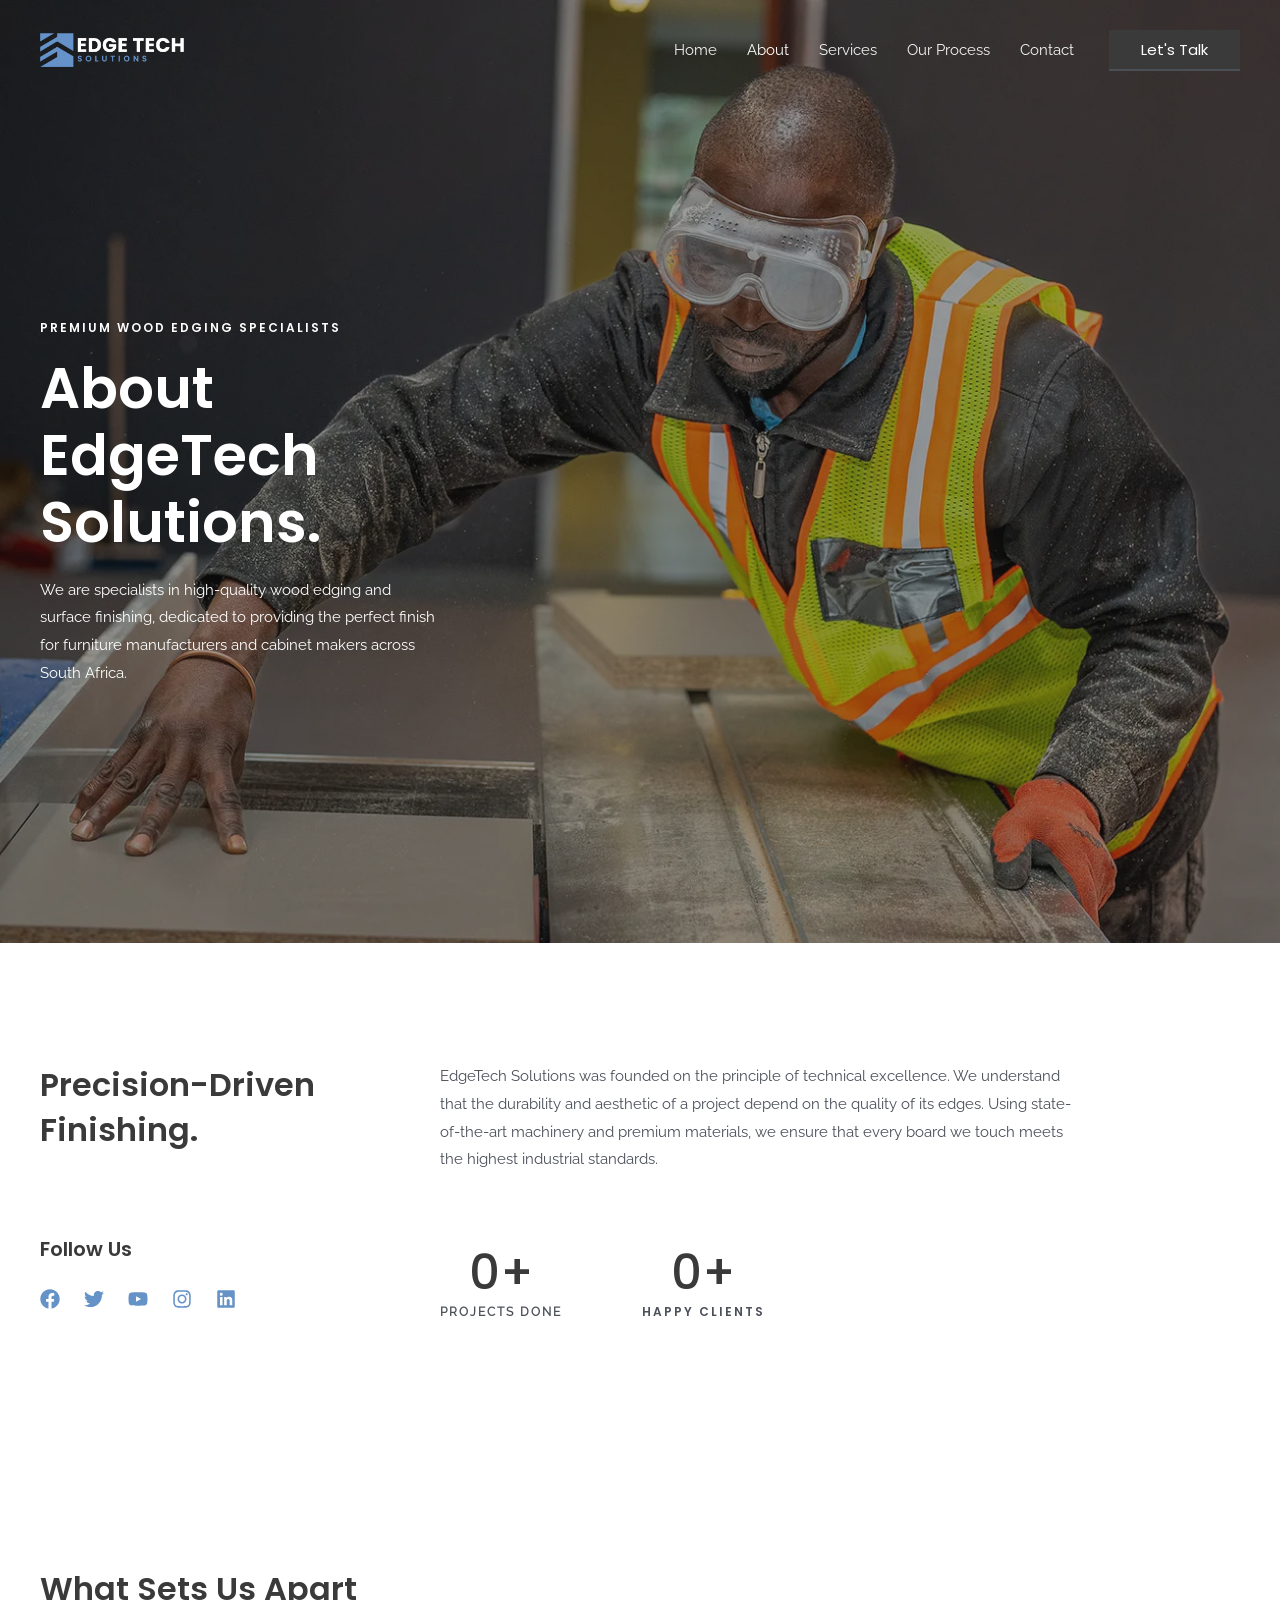
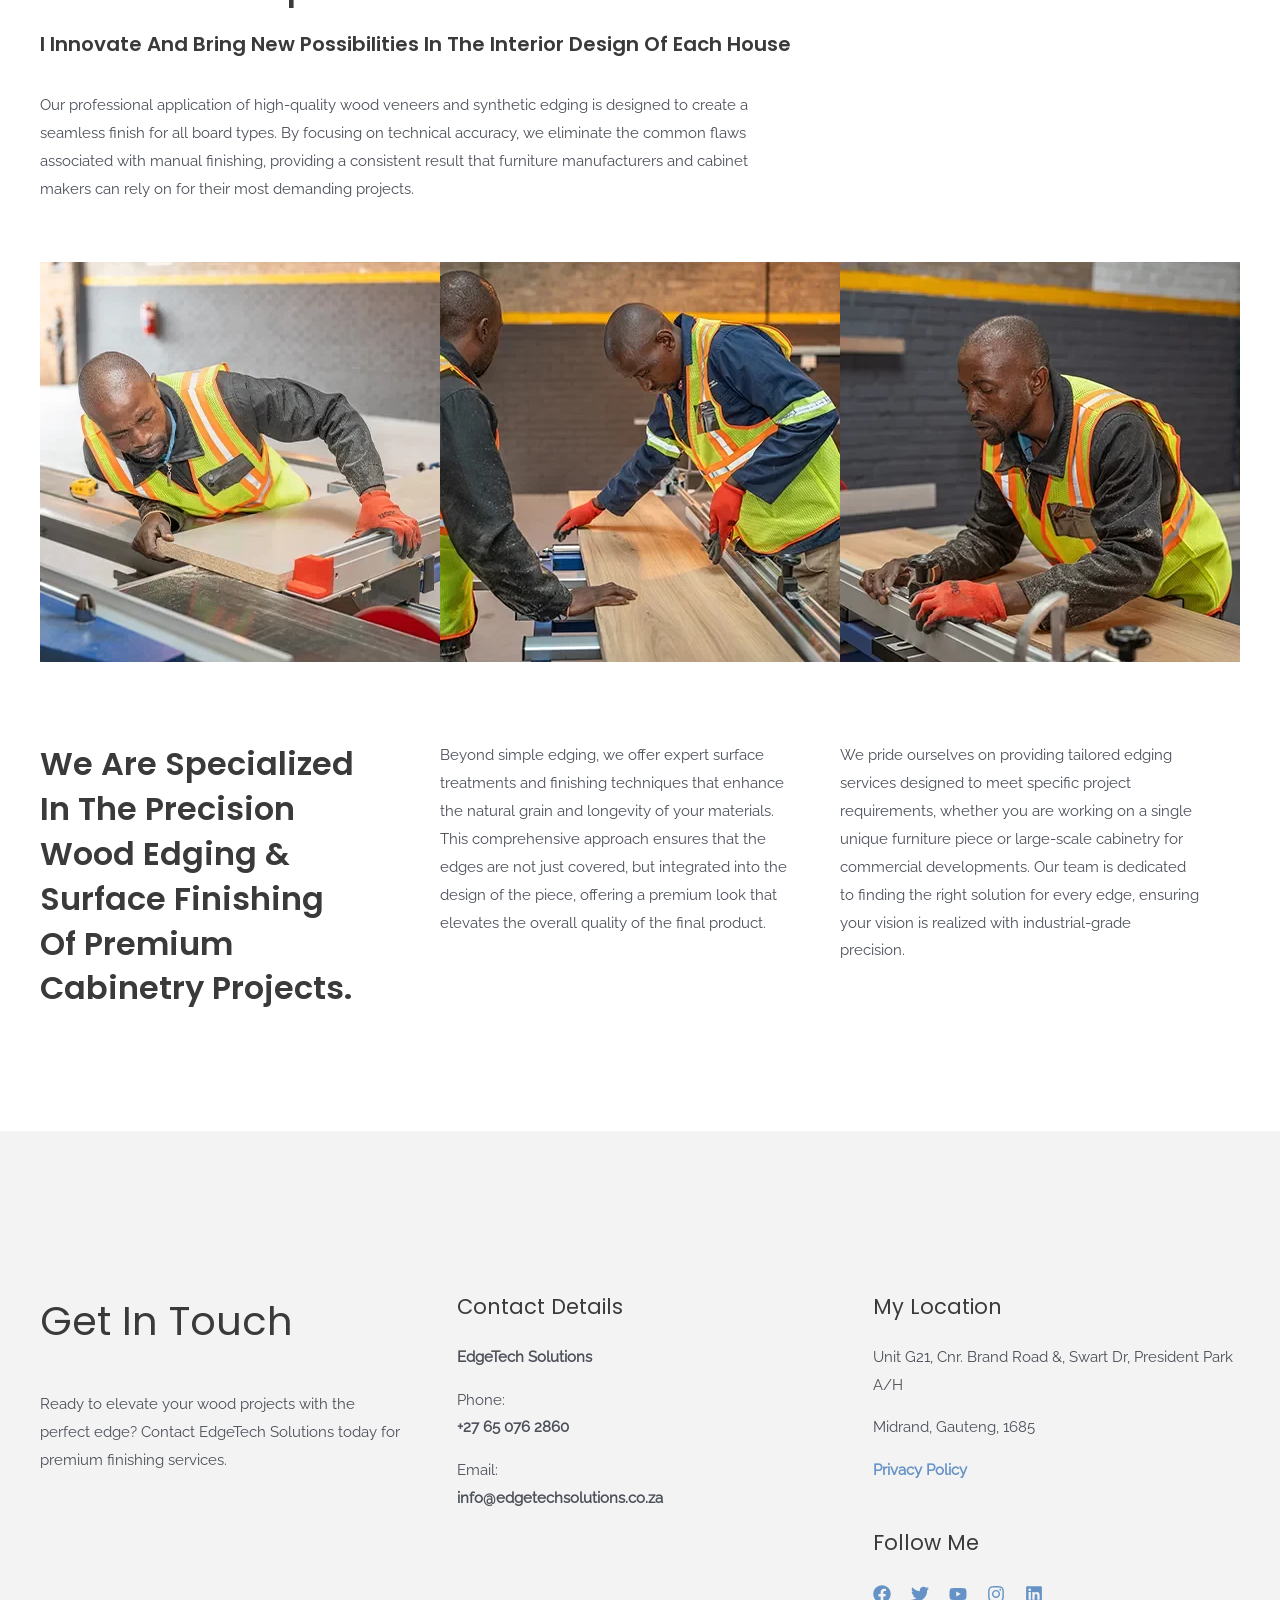
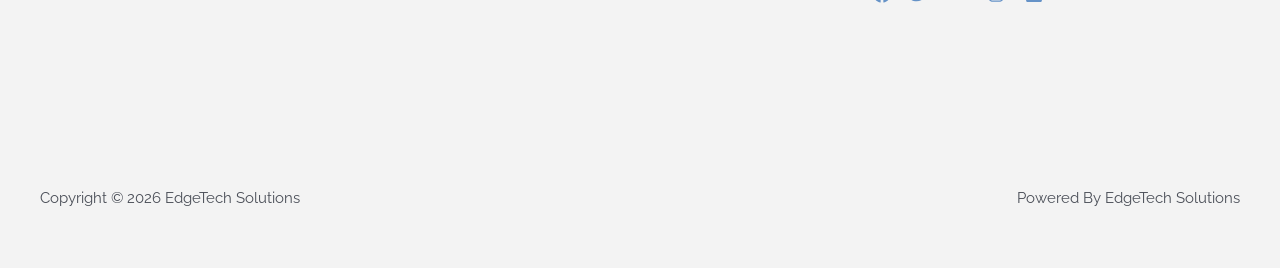
==== commit 9bd3de2a: "Sync: self-host background images + CSS asset URLs" ====
--- a/about.html
+++ b/about.html
@@ -24,7 +24,7 @@
 <meta name="twitter:card" content="summary_large_image">
 <meta name="twitter:title" content="About - EdgeTech Solutions">
 <meta name="twitter:description" content="Premium Wood Edging Specialists About EdgeTech Solutions. We are specialists in high-quality wood edging and surface finishing, dedicated to providing the">
-<script type="application/ld+json" id="surerank-schema">{"@context":"https://schema.org","@graph":[{"@type":"WebSite","@id":"https://www.edgetechsolutions.co.za/#website","name":"EdgeTech Solutions","author":{"@id":"https://www.edgetechsolutions.co.za/about#person"},"copyrightHolder":{"@id":"https://www.edgetechsolutions.co.za/about#person"},"description":"Premium Wood Edging and Surface Finishing Solutions for Quality Craftsmanship.","url":"https://www.edgetechsolutions.co.za/","potentialAction":{"@id":"https://www.edgetechsolutions.co.za/#searchaction"},"publisher":{"@id":"https://www.edgetechsolutions.co.za/#organization"}},{"@type":"WebPage","@id":"https://www.edgetechsolutions.co.za/about#webpage","name":"About","author":{"@id":"https://www.edgetechsolutions.co.za/about#person"},"inLanguage":"en_ZA","url":"https://www.edgetechsolutions.co.za/about","breadcrumb":{"@id":"https://www.edgetechsolutions.co.za/about#breadcrumblist"},"contributor":{"@id":"https://www.edgetechsolutions.co.za/about#person"},"copyrightHolder":{"@id":"https://www.edgetechsolutions.co.za/about#person"},"datePublished":"2026-02-11T10:11:12+02:00","dateModified":"2026-03-09T12:43:06+02:00","isPartOf":{"@id":"https://www.edgetechsolutions.co.za/#website"},"publisher":{"@id":"https://www.edgetechsolutions.co.za/#organization"}},{"@type":"Organization","@id":"https://www.edgetechsolutions.co.za/#organization","name":"EdgeTech Solutions","founder":[{"@type":"Person","name":"admin"}],"logo":"https://www.edgetechsolutions.co.za/wp-content/uploads/2026/02/ET-logo-copy.png","slogan":"Premium Wood Edging and Surface Finishing Solutions for Quality Craftsmanship.","url":"https://www.edgetechsolutions.co.za/ "},{"@type":"BreadcrumbList","name":"BreadcrumbList","@id":"https://www.edgetechsolutions.co.za/about#breadcrumblist","itemListElement":[{"@type":"ListItem","position":1,"item":{"@id":"https://www.edgetechsolutions.co.za","name":"Home"}},{"@type":"ListItem","position":2,"item":{"@id":"https://www.edgetechsolutions.co.za/about/","name":"About"}}]},{"@type":"SearchAction","@id":"https://www.edgetechsolutions.co.za/#searchaction","target":"https://www.edgetechsolutions.co.za/?s={search_term_string}","query-input":"required name=search_term_string"}]}</script>
+
 <!-- /SureRank Meta Data -->
 <style id="wp-img-auto-sizes-contain-inline-css">
 img:is([sizes=auto i],[sizes^="auto," i]){contain-intrinsic-size:3000px 1500px}
@@ -114,7 +114,7 @@
 			<link rel="icon" href="wp-content/uploads/2026/02/ET-logo-copy.png" sizes="32x32" />
 <link rel="icon" href="wp-content/uploads/2026/02/ET-logo-copy.png" sizes="192x192" />
 <link rel="apple-touch-icon" href="wp-content/uploads/2026/02/ET-logo-copy.png" />
-<meta name="msapplication-TileImage" content="https://www.edgetechsolutions.co.za/wp-content/uploads/2026/02/ET-logo-copy.png" />
+<meta name="msapplication-TileImage" content="/wp-content/uploads/2026/02/ET-logo-copy.png" />
 <style id="wp-custom-css">
 .elementor-image-carousel { width: 1px; min-width: 100%; *width: 100%; }
 
@@ -123,26 +123,7 @@
 <link rel="canonical" href="https://www.edgetechsolutions.co.za/about/"/>
 <meta property="og:image" content="https://www.edgetechsolutions.co.za/og-image.jpg"/>
 <meta name="twitter:image" content="https://www.edgetechsolutions.co.za/og-image.jpg"/>
-<script type="application/ld+json">{
-  "@context": "https://schema.org",
-  "@type": "LocalBusiness",
-  "name": "EdgeTech Solutions",
-  "description": "Premium wood edging and surface finishing specialists in Midrand, Gauteng.",
-  "url": "https://www.edgetechsolutions.co.za/",
-  "telephone": "+27 65 076 2860",
-  "email": "info@edgetechsolutions.co.za",
-  "image": "https://www.edgetechsolutions.co.za/og-image.jpg",
-  "address": {
-    "@type": "PostalAddress",
-    "streetAddress": "Unit G21, Cnr. Brand Road &, Swart Drive, President Park A/H",
-    "addressLocality": "Midrand",
-    "addressRegion": "Gauteng",
-    "postalCode": "1685",
-    "addressCountry": "ZA"
-  },
-  "areaServed": "South Africa",
-  "sameAs": []
-}</script>
+
 </head>
 
 <body itemtype='https://schema.org/WebPage' itemscope='itemscope' class="wp-singular page-template-default page page-id-771 wp-custom-logo wp-embed-responsive wp-theme-astra surerank-1.6.3 ast-desktop ast-page-builder-template ast-no-sidebar astra-4.12.3 ast-single-post ast-mobile-inherit-site-logo ast-replace-site-logo-transparent ast-inherit-site-logo-transparent ast-theme-transparent-header ast-hfb-header elementor-default elementor-kit-629 elementor-page elementor-page-771">
@@ -165,7 +146,7 @@
 									<div class="ast-builder-layout-element ast-flex site-header-focus-item" data-section="title_tagline">
 							<div
 				class="site-branding ast-site-identity" itemtype="https://schema.org/Organization" itemscope="itemscope"				>
-					<span class="site-logo-img"><a href="index.html" class="custom-logo-link transparent-custom-logo" rel="home" itemprop="url" aria-label="EdgeTech Solutions"><img fetchpriority="high" width="532" height="124" src="wp-content/uploads/2026/02/ET-Logo-White.png" class="custom-logo" alt="et logo white" decoding="async" srcset="https://www.edgetechsolutions.co.za/wp-content/uploads/2026/02/ET-Logo-White.png 532w, https://www.edgetechsolutions.co.za/wp-content/uploads/2026/02/ET-Logo-White-300x70.png 300w" sizes="(max-width: 532px) 100vw, 532px" /></a></span>				</div>
+					<span class="site-logo-img"><a href="index.html" class="custom-logo-link transparent-custom-logo" rel="home" itemprop="url" aria-label="EdgeTech Solutions"><img fetchpriority="high" width="532" height="124" src="wp-content/uploads/2026/02/ET-Logo-White.png" class="custom-logo" alt="et logo white" decoding="async" srcset="/wp-content/uploads/2026/02/ET-Logo-White.png 532w, /wp-content/uploads/2026/02/ET-Logo-White-300x70.png 300w" sizes="(max-width: 532px) 100vw, 532px" /></a></span>				</div>
 			<!-- .site-branding -->
 					</div>
 								</div>
@@ -195,7 +176,7 @@
 										<div class="ast-builder-layout-element ast-flex site-header-focus-item" data-section="title_tagline">
 							<div
 				class="site-branding ast-site-identity" itemtype="https://schema.org/Organization" itemscope="itemscope"				>
-					<span class="site-logo-img"><a href="index.html" class="custom-logo-link transparent-custom-logo" rel="home" itemprop="url" aria-label="EdgeTech Solutions"><img loading="lazy" decoding="async" fetchpriority="high" width="532" height="124" src="wp-content/uploads/2026/02/ET-Logo-White.png" class="custom-logo" alt="et logo white" decoding="async" srcset="https://www.edgetechsolutions.co.za/wp-content/uploads/2026/02/ET-Logo-White.png 532w, https://www.edgetechsolutions.co.za/wp-content/uploads/2026/02/ET-Logo-White-300x70.png 300w" sizes="(max-width: 532px) 100vw, 532px" /></a></span>				</div>
+					<span class="site-logo-img"><a href="index.html" class="custom-logo-link transparent-custom-logo" rel="home" itemprop="url" aria-label="EdgeTech Solutions"><img loading="lazy" decoding="async" fetchpriority="high" width="532" height="124" src="wp-content/uploads/2026/02/ET-Logo-White.png" class="custom-logo" alt="et logo white" decoding="async" srcset="/wp-content/uploads/2026/02/ET-Logo-White.png 532w, /wp-content/uploads/2026/02/ET-Logo-White-300x70.png 300w" sizes="(max-width: 532px) 100vw, 532px" /></a></span>				</div>
 			<!-- .site-branding -->
 					</div>
 									</div>
--- a/css/about.bundle.css
+++ b/css/about.bundle.css
@@ -2792,7 +2792,7 @@
 .elementor-widget-image{text-align:center}.elementor-widget-image a{display:inline-block}.elementor-widget-image a img[src$=".svg"]{width:48px}.elementor-widget-image img{display:inline-block;vertical-align:middle}
 
 /* ==== wp-content/uploads/elementor/css/post-771.css ==== */
-.elementor-771 .elementor-element.elementor-element-dc51d6c{--display:flex;--flex-direction:row;--container-widget-width:calc( ( 1 - var( --container-widget-flex-grow ) ) * 100% );--container-widget-height:100%;--container-widget-flex-grow:1;--container-widget-align-self:stretch;--flex-wrap-mobile:wrap;--align-items:stretch;--gap:0px 0px;--row-gap:0px;--column-gap:0px;--overlay-opacity:0.4;--padding-top:320px;--padding-bottom:240px;--padding-left:0px;--padding-right:0px;}.elementor-771 .elementor-element.elementor-element-dc51d6c:not(.elementor-motion-effects-element-type-background), .elementor-771 .elementor-element.elementor-element-dc51d6c > .elementor-motion-effects-container > .elementor-motion-effects-layer{background-color:var( --e-global-color-astglobalcolor7 );background-image:url("https://www.edgetechsolutions.co.za/wp-content/uploads/2026/03/about-hero.webp");background-position:center center;background-repeat:no-repeat;background-size:cover;}.elementor-771 .elementor-element.elementor-element-dc51d6c::before, .elementor-771 .elementor-element.elementor-element-dc51d6c > .elementor-background-video-container::before, .elementor-771 .elementor-element.elementor-element-dc51d6c > .e-con-inner > .elementor-background-video-container::before, .elementor-771 .elementor-element.elementor-element-dc51d6c > .elementor-background-slideshow::before, .elementor-771 .elementor-element.elementor-element-dc51d6c > .e-con-inner > .elementor-background-slideshow::before, .elementor-771 .elementor-element.elementor-element-dc51d6c > .elementor-motion-effects-container > .elementor-motion-effects-layer::before{background-color:#1A1A1A;--background-overlay:'';}.elementor-771 .elementor-element.elementor-element-9741626{--display:flex;--margin-top:0%;--margin-bottom:0%;--margin-left:0%;--margin-right:66.66%;--padding-top:0px;--padding-bottom:0px;--padding-left:0px;--padding-right:0px;}.elementor-771 .elementor-element.elementor-element-d69dbcf .elementor-heading-title{text-transform:uppercase;letter-spacing:2px;-webkit-text-stroke-color:#000;stroke:#000;color:#FFFFFF;}.elementor-771 .elementor-element.elementor-element-2269cad{padding:0px 0px 0px 0px;text-align:start;}.elementor-771 .elementor-element.elementor-element-2269cad .elementor-heading-title{color:#ffffff;}.elementor-771 .elementor-element.elementor-element-3df39f1{color:#FFFFFF;}.elementor-771 .elementor-element.elementor-element-5e5b1dc{--display:flex;--flex-direction:row;--container-widget-width:calc( ( 1 - var( --container-widget-flex-grow ) ) * 100% );--container-widget-height:100%;--container-widget-flex-grow:1;--container-widget-align-self:stretch;--flex-wrap-mobile:wrap;--align-items:stretch;--gap:0px 0px;--row-gap:0px;--column-gap:0px;--padding-top:120px;--padding-bottom:120px;--padding-left:0px;--padding-right:0px;}.elementor-771 .elementor-element.elementor-element-7387885{--display:flex;--padding-top:0px;--padding-bottom:0px;--padding-left:0px;--padding-right:0px;}.elementor-771 .elementor-element.elementor-element-14934c7{--display:flex;--flex-direction:row;--container-widget-width:calc( ( 1 - var( --container-widget-flex-grow ) ) * 100% );--container-widget-height:100%;--container-widget-flex-grow:1;--container-widget-align-self:stretch;--flex-wrap-mobile:wrap;--justify-content:center;--align-items:flex-start;--gap:0px 0px;--row-gap:0px;--column-gap:0px;--margin-top:0px;--margin-bottom:0px;--margin-left:0px;--margin-right:0px;--padding-top:0px;--padding-bottom:0px;--padding-left:0px;--padding-right:0px;}.elementor-771 .elementor-element.elementor-element-79773a3{--display:flex;--margin-top:0px;--margin-bottom:0px;--margin-left:0px;--margin-right:0px;--padding-top:0px;--padding-bottom:0px;--padding-left:0px;--padding-right:48px;}.elementor-771 .elementor-element.elementor-element-9fc08de{margin:0px 0px calc(var(--kit-widget-spacing, 0px) + 56px) 0px;}.elementor-771 .elementor-element.elementor-element-96effce{margin:8px 0px calc(var(--kit-widget-spacing, 0px) + 8px) 0px;}.elementor-771 .elementor-element.elementor-element-4261d29{--grid-template-columns:repeat(0, auto);text-align:left;--icon-size:20px;--grid-column-gap:24px;--grid-row-gap:0px;}.elementor-771 .elementor-element.elementor-element-4261d29 .elementor-social-icon{background-color:rgba(255, 255, 255, 0);--icon-padding:0em;}.elementor-771 .elementor-element.elementor-element-4261d29 .elementor-social-icon i{color:var( --e-global-color-astglobalcolor0 );}.elementor-771 .elementor-element.elementor-element-4261d29 .elementor-social-icon svg{fill:var( --e-global-color-astglobalcolor0 );}.elementor-771 .elementor-element.elementor-element-4261d29 .elementor-social-icon:hover i{color:var( --e-global-color-astglobalcolor2 );}.elementor-771 .elementor-element.elementor-element-4261d29 .elementor-social-icon:hover svg{fill:var( --e-global-color-astglobalcolor2 );}.elementor-771 .elementor-element.elementor-element-aa79c84{--display:flex;--justify-content:center;--align-items:flex-start;--container-widget-width:calc( ( 1 - var( --container-widget-flex-grow ) ) * 100% );--margin-top:0px;--margin-bottom:0px;--margin-left:0px;--margin-right:0px;--padding-top:0px;--padding-bottom:0px;--padding-left:0px;--padding-right:160px;}.elementor-771 .elementor-element.elementor-element-14f3137{margin:0px 0px calc(var(--kit-widget-spacing, 0px) + 40px) 0px;}.elementor-771 .elementor-element.elementor-element-aae9f44{--display:flex;--flex-direction:row;--container-widget-width:initial;--container-widget-height:100%;--container-widget-flex-grow:1;--container-widget-align-self:stretch;--flex-wrap-mobile:wrap;--gap:0px 0px;--row-gap:0px;--column-gap:0px;--padding-top:0px;--padding-bottom:0px;--padding-left:0px;--padding-right:0px;}.elementor-771 .elementor-element.elementor-element-acbb242{width:auto;max-width:auto;margin:0px 80px calc(var(--kit-widget-spacing, 0px) + 0px) 0px;}.elementor-771 .elementor-element.elementor-element-acbb242 .elementor-counter-number-wrapper{color:var( --e-global-color-astglobalcolor2 );font-family:"Poppins", Sans-serif;font-size:48px;font-weight:500;}.elementor-771 .elementor-element.elementor-element-acbb242 .elementor-counter-title{font-size:12px;font-weight:600;text-transform:uppercase;letter-spacing:2px;}.elementor-771 .elementor-element.elementor-element-e3923ab{width:auto;max-width:auto;}.elementor-771 .elementor-element.elementor-element-e3923ab .elementor-counter-number-wrapper{color:var( --e-global-color-astglobalcolor2 );font-family:"Poppins", Sans-serif;font-size:48px;font-weight:500;}.elementor-771 .elementor-element.elementor-element-e3923ab .elementor-counter-title{font-family:"Poppins", Sans-serif;font-size:12px;font-weight:600;text-transform:uppercase;letter-spacing:2px;}.elementor-771 .elementor-element.elementor-element-4617682{--display:flex;--flex-direction:row;--container-widget-width:calc( ( 1 - var( --container-widget-flex-grow ) ) * 100% );--container-widget-height:100%;--container-widget-flex-grow:1;--container-widget-align-self:stretch;--flex-wrap-mobile:wrap;--align-items:stretch;--gap:0px 0px;--row-gap:0px;--column-gap:0px;--overlay-opacity:1;--padding-top:120px;--padding-bottom:120px;--padding-left:0px;--padding-right:0px;}.elementor-771 .elementor-element.elementor-element-4617682:not(.elementor-motion-effects-element-type-background), .elementor-771 .elementor-element.elementor-element-4617682 > .elementor-motion-effects-container > .elementor-motion-effects-layer{background-color:var( --e-global-color-astglobalcolor4 );}.elementor-771 .elementor-element.elementor-element-4617682::before, .elementor-771 .elementor-element.elementor-element-4617682 > .elementor-background-video-container::before, .elementor-771 .elementor-element.elementor-element-4617682 > .e-con-inner > .elementor-background-video-container::before, .elementor-771 .elementor-element.elementor-element-4617682 > .elementor-background-slideshow::before, .elementor-771 .elementor-element.elementor-element-4617682 > .e-con-inner > .elementor-background-slideshow::before, .elementor-771 .elementor-element.elementor-element-4617682 > .elementor-motion-effects-container > .elementor-motion-effects-layer::before{--background-overlay:'';}.elementor-771 .elementor-element.elementor-element-72d9c1a{--display:flex;--gap:0px 0px;--row-gap:0px;--column-gap:0px;--padding-top:0px;--padding-bottom:0px;--padding-left:0px;--padding-right:0px;}.elementor-771 .elementor-element.elementor-element-7bac6a9{padding:0px 0px 20px 0px;text-align:start;}.elementor-771 .elementor-element.elementor-element-4ae2048{margin:0px 0px calc(var(--kit-widget-spacing, 0px) + 16px) 0px;padding:0px 0px 20px 0px;text-align:start;}.elementor-771 .elementor-element.elementor-element-98136f5{margin:0% 40% calc(var(--kit-widget-spacing, 0px) + 0%) 0%;padding:0px 0px 20px 0px;}.elementor-771 .elementor-element.elementor-element-73503f4{--display:flex;--flex-direction:row;--container-widget-width:calc( ( 1 - var( --container-widget-flex-grow ) ) * 100% );--container-widget-height:100%;--container-widget-flex-grow:1;--container-widget-align-self:stretch;--flex-wrap-mobile:wrap;--align-items:stretch;--gap:0px 0px;--row-gap:0px;--column-gap:0px;--margin-top:24px;--margin-bottom:80px;--margin-left:0px;--margin-right:0px;--padding-top:0px;--padding-bottom:0px;--padding-left:0px;--padding-right:0px;--z-index:1;}.elementor-771 .elementor-element.elementor-element-45baad5{--display:flex;--padding-top:0px;--padding-bottom:0px;--padding-left:0px;--padding-right:0px;}.elementor-771 .elementor-element.elementor-element-105f098{--display:flex;--padding-top:0px;--padding-bottom:0px;--padding-left:0px;--padding-right:0px;}.elementor-771 .elementor-element.elementor-element-06aa71c{--display:flex;--padding-top:0px;--padding-bottom:0px;--padding-left:0px;--padding-right:0px;}.elementor-771 .elementor-element.elementor-element-e064407{--display:flex;--flex-direction:row;--container-widget-width:calc( ( 1 - var( --container-widget-flex-grow ) ) * 100% );--container-widget-height:100%;--container-widget-flex-grow:1;--container-widget-align-self:stretch;--flex-wrap-mobile:wrap;--align-items:stretch;--gap:0px 0px;--row-gap:0px;--column-gap:0px;--padding-top:0px;--padding-bottom:0px;--padding-left:0px;--padding-right:0px;}.elementor-771 .elementor-element.elementor-element-3a97d79{--display:flex;--padding-top:0px;--padding-bottom:0px;--padding-left:0px;--padding-right:0px;}.elementor-771 .elementor-element.elementor-element-130fa39{margin:0px 80px calc(var(--kit-widget-spacing, 0px) + 0px) 0px;}.elementor-771 .elementor-element.elementor-element-4c0dc0c{--display:flex;--padding-top:0px;--padding-bottom:0px;--padding-left:0px;--padding-right:0px;}.elementor-771 .elementor-element.elementor-element-ee14ff6{margin:0px 40px calc(var(--kit-widget-spacing, 0px) + 0px) 0px;columns:2;column-gap:40px;}:root{--page-title-display:none;}@media(min-width:768px){.elementor-771 .elementor-element.elementor-element-dc51d6c{--content-width:1200px;}.elementor-771 .elementor-element.elementor-element-5e5b1dc{--content-width:1200px;}.elementor-771 .elementor-element.elementor-element-14934c7{--content-width:1200px;}.elementor-771 .elementor-element.elementor-element-79773a3{--width:33.33%;}.elementor-771 .elementor-element.elementor-element-aa79c84{--width:66.66%;}.elementor-771 .elementor-element.elementor-element-4617682{--content-width:1200px;}.elementor-771 .elementor-element.elementor-element-73503f4{--content-width:1200px;}.elementor-771 .elementor-element.elementor-element-45baad5{--width:33.33%;}.elementor-771 .elementor-element.elementor-element-105f098{--width:33.33%;}.elementor-771 .elementor-element.elementor-element-06aa71c{--width:33.33%;}.elementor-771 .elementor-element.elementor-element-e064407{--content-width:1200px;}.elementor-771 .elementor-element.elementor-element-3a97d79{--width:33.33%;}.elementor-771 .elementor-element.elementor-element-4c0dc0c{--width:66.66%;}}@media(max-width:1024px) and (min-width:768px){.elementor-771 .elementor-element.elementor-element-79773a3{--width:100%;}.elementor-771 .elementor-element.elementor-element-aa79c84{--width:100%;}.elementor-771 .elementor-element.elementor-element-3a97d79{--width:100%;}.elementor-771 .elementor-element.elementor-element-4c0dc0c{--width:100%;}}@media(max-width:1024px){.elementor-771 .elementor-element.elementor-element-dc51d6c{--padding-top:160px;--padding-bottom:120px;--padding-left:40px;--padding-right:40px;}.elementor-771 .elementor-element.elementor-element-9741626{--margin-top:0%;--margin-bottom:0%;--margin-left:0%;--margin-right:66%;}.elementor-771 .elementor-element.elementor-element-5e5b1dc{--padding-top:80px;--padding-bottom:80px;--padding-left:40px;--padding-right:40px;}.elementor-771 .elementor-element.elementor-element-14934c7{--flex-wrap:wrap;}.elementor-771 .elementor-element.elementor-element-79773a3{--margin-top:0px;--margin-bottom:40px;--margin-left:0px;--margin-right:24px;--padding-top:0px;--padding-bottom:0px;--padding-left:0px;--padding-right:0px;}.elementor-771 .elementor-element.elementor-element-9fc08de{margin:0px 0px calc(var(--kit-widget-spacing, 0px) + 8px) 0px;}.elementor-771 .elementor-element.elementor-element-aa79c84{--margin-top:0px;--margin-bottom:0px;--margin-left:0px;--margin-right:24px;--padding-top:0px;--padding-bottom:0px;--padding-left:0px;--padding-right:0px;}.elementor-771 .elementor-element.elementor-element-14f3137{margin:0px 0px calc(var(--kit-widget-spacing, 0px) + 0px) 0px;padding:0px 0px 0px 0px;}.elementor-771 .elementor-element.elementor-element-acbb242{margin:0px 104px calc(var(--kit-widget-spacing, 0px) + 0px) 0px;}.elementor-771 .elementor-element.elementor-element-4617682{--padding-top:80px;--padding-bottom:80px;--padding-left:40px;--padding-right:40px;}.elementor-771 .elementor-element.elementor-element-98136f5{margin:0px 0px calc(var(--kit-widget-spacing, 0px) + 0px) 0px;padding:0px 40px 20px 0px;}.elementor-771 .elementor-element.elementor-element-e064407{--flex-wrap:wrap;}.elementor-771 .elementor-element.elementor-element-3a97d79{--margin-top:0px;--margin-bottom:16px;--margin-left:0px;--margin-right:0px;}.elementor-771 .elementor-element.elementor-element-130fa39{margin:0px 40px calc(var(--kit-widget-spacing, 0px) + 0px) 0px;}.elementor-771 .elementor-element.elementor-element-ee14ff6{columns:1;}}@media(max-width:767px){.elementor-771 .elementor-element.elementor-element-dc51d6c:not(.elementor-motion-effects-element-type-background), .elementor-771 .elementor-element.elementor-element-dc51d6c > .elementor-motion-effects-container > .elementor-motion-effects-layer{background-position:center center;}.elementor-771 .elementor-element.elementor-element-dc51d6c{--padding-top:320px;--padding-bottom:80px;--padding-left:24px;--padding-right:80px;}.elementor-771 .elementor-element.elementor-element-9741626{--margin-top:0px;--margin-bottom:0px;--margin-left:0px;--margin-right:0px;--padding-top:0px;--padding-bottom:0px;--padding-left:0px;--padding-right:0px;}.elementor-771 .elementor-element.elementor-element-5e5b1dc{--padding-top:64px;--padding-bottom:64px;--padding-left:24px;--padding-right:24px;}.elementor-771 .elementor-element.elementor-element-aa79c84{--margin-top:0px;--margin-bottom:0px;--margin-left:0px;--margin-right:0px;}.elementor-771 .elementor-element.elementor-element-14f3137{margin:0px 16px calc(var(--kit-widget-spacing, 0px) + 32px) 0px;}.elementor-771 .elementor-element.elementor-element-acbb242{margin:0px 40px calc(var(--kit-widget-spacing, 0px) + 0px) 0px;}.elementor-771 .elementor-element.elementor-element-acbb242 .elementor-counter-number-wrapper{font-size:40px;}.elementor-771 .elementor-element.elementor-element-acbb242 .elementor-counter-title{font-size:11px;}.elementor-771 .elementor-element.elementor-element-e3923ab .elementor-counter-number-wrapper{font-size:40px;}.elementor-771 .elementor-element.elementor-element-e3923ab .elementor-counter-title{font-size:11px;}.elementor-771 .elementor-element.elementor-element-4617682{--padding-top:64px;--padding-bottom:64px;--padding-left:24px;--padding-right:24px;}.elementor-771 .elementor-element.elementor-element-7bac6a9{text-align:start;}.elementor-771 .elementor-element.elementor-element-4ae2048{margin:0px 24px calc(var(--kit-widget-spacing, 0px) + 20px) 0px;padding:0px 0px 10px 0px;}.elementor-771 .elementor-element.elementor-element-98136f5{margin:0px 24px calc(var(--kit-widget-spacing, 0px) + 0px) 0px;padding:0px 0px 20px 0px;}.elementor-771 .elementor-element.elementor-element-73503f4{--margin-top:0px;--margin-bottom:64px;--margin-left:0px;--margin-right:0px;}.elementor-771 .elementor-element.elementor-element-ee14ff6{margin:0px 16px calc(var(--kit-widget-spacing, 0px) + 0px) 0px;}}
+.elementor-771 .elementor-element.elementor-element-dc51d6c{--display:flex;--flex-direction:row;--container-widget-width:calc( ( 1 - var( --container-widget-flex-grow ) ) * 100% );--container-widget-height:100%;--container-widget-flex-grow:1;--container-widget-align-self:stretch;--flex-wrap-mobile:wrap;--align-items:stretch;--gap:0px 0px;--row-gap:0px;--column-gap:0px;--overlay-opacity:0.4;--padding-top:320px;--padding-bottom:240px;--padding-left:0px;--padding-right:0px;}.elementor-771 .elementor-element.elementor-element-dc51d6c:not(.elementor-motion-effects-element-type-background), .elementor-771 .elementor-element.elementor-element-dc51d6c > .elementor-motion-effects-container > .elementor-motion-effects-layer{background-color:var( --e-global-color-astglobalcolor7 );background-image:url("/wp-content/uploads/2026/03/about-hero.webp");background-position:center center;background-repeat:no-repeat;background-size:cover;}.elementor-771 .elementor-element.elementor-element-dc51d6c::before, .elementor-771 .elementor-element.elementor-element-dc51d6c > .elementor-background-video-container::before, .elementor-771 .elementor-element.elementor-element-dc51d6c > .e-con-inner > .elementor-background-video-container::before, .elementor-771 .elementor-element.elementor-element-dc51d6c > .elementor-background-slideshow::before, .elementor-771 .elementor-element.elementor-element-dc51d6c > .e-con-inner > .elementor-background-slideshow::before, .elementor-771 .elementor-element.elementor-element-dc51d6c > .elementor-motion-effects-container > .elementor-motion-effects-layer::before{background-color:#1A1A1A;--background-overlay:'';}.elementor-771 .elementor-element.elementor-element-9741626{--display:flex;--margin-top:0%;--margin-bottom:0%;--margin-left:0%;--margin-right:66.66%;--padding-top:0px;--padding-bottom:0px;--padding-left:0px;--padding-right:0px;}.elementor-771 .elementor-element.elementor-element-d69dbcf .elementor-heading-title{text-transform:uppercase;letter-spacing:2px;-webkit-text-stroke-color:#000;stroke:#000;color:#FFFFFF;}.elementor-771 .elementor-element.elementor-element-2269cad{padding:0px 0px 0px 0px;text-align:start;}.elementor-771 .elementor-element.elementor-element-2269cad .elementor-heading-title{color:#ffffff;}.elementor-771 .elementor-element.elementor-element-3df39f1{color:#FFFFFF;}.elementor-771 .elementor-element.elementor-element-5e5b1dc{--display:flex;--flex-direction:row;--container-widget-width:calc( ( 1 - var( --container-widget-flex-grow ) ) * 100% );--container-widget-height:100%;--container-widget-flex-grow:1;--container-widget-align-self:stretch;--flex-wrap-mobile:wrap;--align-items:stretch;--gap:0px 0px;--row-gap:0px;--column-gap:0px;--padding-top:120px;--padding-bottom:120px;--padding-left:0px;--padding-right:0px;}.elementor-771 .elementor-element.elementor-element-7387885{--display:flex;--padding-top:0px;--padding-bottom:0px;--padding-left:0px;--padding-right:0px;}.elementor-771 .elementor-element.elementor-element-14934c7{--display:flex;--flex-direction:row;--container-widget-width:calc( ( 1 - var( --container-widget-flex-grow ) ) * 100% );--container-widget-height:100%;--container-widget-flex-grow:1;--container-widget-align-self:stretch;--flex-wrap-mobile:wrap;--justify-content:center;--align-items:flex-start;--gap:0px 0px;--row-gap:0px;--column-gap:0px;--margin-top:0px;--margin-bottom:0px;--margin-left:0px;--margin-right:0px;--padding-top:0px;--padding-bottom:0px;--padding-left:0px;--padding-right:0px;}.elementor-771 .elementor-element.elementor-element-79773a3{--display:flex;--margin-top:0px;--margin-bottom:0px;--margin-left:0px;--margin-right:0px;--padding-top:0px;--padding-bottom:0px;--padding-left:0px;--padding-right:48px;}.elementor-771 .elementor-element.elementor-element-9fc08de{margin:0px 0px calc(var(--kit-widget-spacing, 0px) + 56px) 0px;}.elementor-771 .elementor-element.elementor-element-96effce{margin:8px 0px calc(var(--kit-widget-spacing, 0px) + 8px) 0px;}.elementor-771 .elementor-element.elementor-element-4261d29{--grid-template-columns:repeat(0, auto);text-align:left;--icon-size:20px;--grid-column-gap:24px;--grid-row-gap:0px;}.elementor-771 .elementor-element.elementor-element-4261d29 .elementor-social-icon{background-color:rgba(255, 255, 255, 0);--icon-padding:0em;}.elementor-771 .elementor-element.elementor-element-4261d29 .elementor-social-icon i{color:var( --e-global-color-astglobalcolor0 );}.elementor-771 .elementor-element.elementor-element-4261d29 .elementor-social-icon svg{fill:var( --e-global-color-astglobalcolor0 );}.elementor-771 .elementor-element.elementor-element-4261d29 .elementor-social-icon:hover i{color:var( --e-global-color-astglobalcolor2 );}.elementor-771 .elementor-element.elementor-element-4261d29 .elementor-social-icon:hover svg{fill:var( --e-global-color-astglobalcolor2 );}.elementor-771 .elementor-element.elementor-element-aa79c84{--display:flex;--justify-content:center;--align-items:flex-start;--container-widget-width:calc( ( 1 - var( --container-widget-flex-grow ) ) * 100% );--margin-top:0px;--margin-bottom:0px;--margin-left:0px;--margin-right:0px;--padding-top:0px;--padding-bottom:0px;--padding-left:0px;--padding-right:160px;}.elementor-771 .elementor-element.elementor-element-14f3137{margin:0px 0px calc(var(--kit-widget-spacing, 0px) + 40px) 0px;}.elementor-771 .elementor-element.elementor-element-aae9f44{--display:flex;--flex-direction:row;--container-widget-width:initial;--container-widget-height:100%;--container-widget-flex-grow:1;--container-widget-align-self:stretch;--flex-wrap-mobile:wrap;--gap:0px 0px;--row-gap:0px;--column-gap:0px;--padding-top:0px;--padding-bottom:0px;--padding-left:0px;--padding-right:0px;}.elementor-771 .elementor-element.elementor-element-acbb242{width:auto;max-width:auto;margin:0px 80px calc(var(--kit-widget-spacing, 0px) + 0px) 0px;}.elementor-771 .elementor-element.elementor-element-acbb242 .elementor-counter-number-wrapper{color:var( --e-global-color-astglobalcolor2 );font-family:"Poppins", Sans-serif;font-size:48px;font-weight:500;}.elementor-771 .elementor-element.elementor-element-acbb242 .elementor-counter-title{font-size:12px;font-weight:600;text-transform:uppercase;letter-spacing:2px;}.elementor-771 .elementor-element.elementor-element-e3923ab{width:auto;max-width:auto;}.elementor-771 .elementor-element.elementor-element-e3923ab .elementor-counter-number-wrapper{color:var( --e-global-color-astglobalcolor2 );font-family:"Poppins", Sans-serif;font-size:48px;font-weight:500;}.elementor-771 .elementor-element.elementor-element-e3923ab .elementor-counter-title{font-family:"Poppins", Sans-serif;font-size:12px;font-weight:600;text-transform:uppercase;letter-spacing:2px;}.elementor-771 .elementor-element.elementor-element-4617682{--display:flex;--flex-direction:row;--container-widget-width:calc( ( 1 - var( --container-widget-flex-grow ) ) * 100% );--container-widget-height:100%;--container-widget-flex-grow:1;--container-widget-align-self:stretch;--flex-wrap-mobile:wrap;--align-items:stretch;--gap:0px 0px;--row-gap:0px;--column-gap:0px;--overlay-opacity:1;--padding-top:120px;--padding-bottom:120px;--padding-left:0px;--padding-right:0px;}.elementor-771 .elementor-element.elementor-element-4617682:not(.elementor-motion-effects-element-type-background), .elementor-771 .elementor-element.elementor-element-4617682 > .elementor-motion-effects-container > .elementor-motion-effects-layer{background-color:var( --e-global-color-astglobalcolor4 );}.elementor-771 .elementor-element.elementor-element-4617682::before, .elementor-771 .elementor-element.elementor-element-4617682 > .elementor-background-video-container::before, .elementor-771 .elementor-element.elementor-element-4617682 > .e-con-inner > .elementor-background-video-container::before, .elementor-771 .elementor-element.elementor-element-4617682 > .elementor-background-slideshow::before, .elementor-771 .elementor-element.elementor-element-4617682 > .e-con-inner > .elementor-background-slideshow::before, .elementor-771 .elementor-element.elementor-element-4617682 > .elementor-motion-effects-container > .elementor-motion-effects-layer::before{--background-overlay:'';}.elementor-771 .elementor-element.elementor-element-72d9c1a{--display:flex;--gap:0px 0px;--row-gap:0px;--column-gap:0px;--padding-top:0px;--padding-bottom:0px;--padding-left:0px;--padding-right:0px;}.elementor-771 .elementor-element.elementor-element-7bac6a9{padding:0px 0px 20px 0px;text-align:start;}.elementor-771 .elementor-element.elementor-element-4ae2048{margin:0px 0px calc(var(--kit-widget-spacing, 0px) + 16px) 0px;padding:0px 0px 20px 0px;text-align:start;}.elementor-771 .elementor-element.elementor-element-98136f5{margin:0% 40% calc(var(--kit-widget-spacing, 0px) + 0%) 0%;padding:0px 0px 20px 0px;}.elementor-771 .elementor-element.elementor-element-73503f4{--display:flex;--flex-direction:row;--container-widget-width:calc( ( 1 - var( --container-widget-flex-grow ) ) * 100% );--container-widget-height:100%;--container-widget-flex-grow:1;--container-widget-align-self:stretch;--flex-wrap-mobile:wrap;--align-items:stretch;--gap:0px 0px;--row-gap:0px;--column-gap:0px;--margin-top:24px;--margin-bottom:80px;--margin-left:0px;--margin-right:0px;--padding-top:0px;--padding-bottom:0px;--padding-left:0px;--padding-right:0px;--z-index:1;}.elementor-771 .elementor-element.elementor-element-45baad5{--display:flex;--padding-top:0px;--padding-bottom:0px;--padding-left:0px;--padding-right:0px;}.elementor-771 .elementor-element.elementor-element-105f098{--display:flex;--padding-top:0px;--padding-bottom:0px;--padding-left:0px;--padding-right:0px;}.elementor-771 .elementor-element.elementor-element-06aa71c{--display:flex;--padding-top:0px;--padding-bottom:0px;--padding-left:0px;--padding-right:0px;}.elementor-771 .elementor-element.elementor-element-e064407{--display:flex;--flex-direction:row;--container-widget-width:calc( ( 1 - var( --container-widget-flex-grow ) ) * 100% );--container-widget-height:100%;--container-widget-flex-grow:1;--container-widget-align-self:stretch;--flex-wrap-mobile:wrap;--align-items:stretch;--gap:0px 0px;--row-gap:0px;--column-gap:0px;--padding-top:0px;--padding-bottom:0px;--padding-left:0px;--padding-right:0px;}.elementor-771 .elementor-element.elementor-element-3a97d79{--display:flex;--padding-top:0px;--padding-bottom:0px;--padding-left:0px;--padding-right:0px;}.elementor-771 .elementor-element.elementor-element-130fa39{margin:0px 80px calc(var(--kit-widget-spacing, 0px) + 0px) 0px;}.elementor-771 .elementor-element.elementor-element-4c0dc0c{--display:flex;--padding-top:0px;--padding-bottom:0px;--padding-left:0px;--padding-right:0px;}.elementor-771 .elementor-element.elementor-element-ee14ff6{margin:0px 40px calc(var(--kit-widget-spacing, 0px) + 0px) 0px;columns:2;column-gap:40px;}:root{--page-title-display:none;}@media(min-width:768px){.elementor-771 .elementor-element.elementor-element-dc51d6c{--content-width:1200px;}.elementor-771 .elementor-element.elementor-element-5e5b1dc{--content-width:1200px;}.elementor-771 .elementor-element.elementor-element-14934c7{--content-width:1200px;}.elementor-771 .elementor-element.elementor-element-79773a3{--width:33.33%;}.elementor-771 .elementor-element.elementor-element-aa79c84{--width:66.66%;}.elementor-771 .elementor-element.elementor-element-4617682{--content-width:1200px;}.elementor-771 .elementor-element.elementor-element-73503f4{--content-width:1200px;}.elementor-771 .elementor-element.elementor-element-45baad5{--width:33.33%;}.elementor-771 .elementor-element.elementor-element-105f098{--width:33.33%;}.elementor-771 .elementor-element.elementor-element-06aa71c{--width:33.33%;}.elementor-771 .elementor-element.elementor-element-e064407{--content-width:1200px;}.elementor-771 .elementor-element.elementor-element-3a97d79{--width:33.33%;}.elementor-771 .elementor-element.elementor-element-4c0dc0c{--width:66.66%;}}@media(max-width:1024px) and (min-width:768px){.elementor-771 .elementor-element.elementor-element-79773a3{--width:100%;}.elementor-771 .elementor-element.elementor-element-aa79c84{--width:100%;}.elementor-771 .elementor-element.elementor-element-3a97d79{--width:100%;}.elementor-771 .elementor-element.elementor-element-4c0dc0c{--width:100%;}}@media(max-width:1024px){.elementor-771 .elementor-element.elementor-element-dc51d6c{--padding-top:160px;--padding-bottom:120px;--padding-left:40px;--padding-right:40px;}.elementor-771 .elementor-element.elementor-element-9741626{--margin-top:0%;--margin-bottom:0%;--margin-left:0%;--margin-right:66%;}.elementor-771 .elementor-element.elementor-element-5e5b1dc{--padding-top:80px;--padding-bottom:80px;--padding-left:40px;--padding-right:40px;}.elementor-771 .elementor-element.elementor-element-14934c7{--flex-wrap:wrap;}.elementor-771 .elementor-element.elementor-element-79773a3{--margin-top:0px;--margin-bottom:40px;--margin-left:0px;--margin-right:24px;--padding-top:0px;--padding-bottom:0px;--padding-left:0px;--padding-right:0px;}.elementor-771 .elementor-element.elementor-element-9fc08de{margin:0px 0px calc(var(--kit-widget-spacing, 0px) + 8px) 0px;}.elementor-771 .elementor-element.elementor-element-aa79c84{--margin-top:0px;--margin-bottom:0px;--margin-left:0px;--margin-right:24px;--padding-top:0px;--padding-bottom:0px;--padding-left:0px;--padding-right:0px;}.elementor-771 .elementor-element.elementor-element-14f3137{margin:0px 0px calc(var(--kit-widget-spacing, 0px) + 0px) 0px;padding:0px 0px 0px 0px;}.elementor-771 .elementor-element.elementor-element-acbb242{margin:0px 104px calc(var(--kit-widget-spacing, 0px) + 0px) 0px;}.elementor-771 .elementor-element.elementor-element-4617682{--padding-top:80px;--padding-bottom:80px;--padding-left:40px;--padding-right:40px;}.elementor-771 .elementor-element.elementor-element-98136f5{margin:0px 0px calc(var(--kit-widget-spacing, 0px) + 0px) 0px;padding:0px 40px 20px 0px;}.elementor-771 .elementor-element.elementor-element-e064407{--flex-wrap:wrap;}.elementor-771 .elementor-element.elementor-element-3a97d79{--margin-top:0px;--margin-bottom:16px;--margin-left:0px;--margin-right:0px;}.elementor-771 .elementor-element.elementor-element-130fa39{margin:0px 40px calc(var(--kit-widget-spacing, 0px) + 0px) 0px;}.elementor-771 .elementor-element.elementor-element-ee14ff6{columns:1;}}@media(max-width:767px){.elementor-771 .elementor-element.elementor-element-dc51d6c:not(.elementor-motion-effects-element-type-background), .elementor-771 .elementor-element.elementor-element-dc51d6c > .elementor-motion-effects-container > .elementor-motion-effects-layer{background-position:center center;}.elementor-771 .elementor-element.elementor-element-dc51d6c{--padding-top:320px;--padding-bottom:80px;--padding-left:24px;--padding-right:80px;}.elementor-771 .elementor-element.elementor-element-9741626{--margin-top:0px;--margin-bottom:0px;--margin-left:0px;--margin-right:0px;--padding-top:0px;--padding-bottom:0px;--padding-left:0px;--padding-right:0px;}.elementor-771 .elementor-element.elementor-element-5e5b1dc{--padding-top:64px;--padding-bottom:64px;--padding-left:24px;--padding-right:24px;}.elementor-771 .elementor-element.elementor-element-aa79c84{--margin-top:0px;--margin-bottom:0px;--margin-left:0px;--margin-right:0px;}.elementor-771 .elementor-element.elementor-element-14f3137{margin:0px 16px calc(var(--kit-widget-spacing, 0px) + 32px) 0px;}.elementor-771 .elementor-element.elementor-element-acbb242{margin:0px 40px calc(var(--kit-widget-spacing, 0px) + 0px) 0px;}.elementor-771 .elementor-element.elementor-element-acbb242 .elementor-counter-number-wrapper{font-size:40px;}.elementor-771 .elementor-element.elementor-element-acbb242 .elementor-counter-title{font-size:11px;}.elementor-771 .elementor-element.elementor-element-e3923ab .elementor-counter-number-wrapper{font-size:40px;}.elementor-771 .elementor-element.elementor-element-e3923ab .elementor-counter-title{font-size:11px;}.elementor-771 .elementor-element.elementor-element-4617682{--padding-top:64px;--padding-bottom:64px;--padding-left:24px;--padding-right:24px;}.elementor-771 .elementor-element.elementor-element-7bac6a9{text-align:start;}.elementor-771 .elementor-element.elementor-element-4ae2048{margin:0px 24px calc(var(--kit-widget-spacing, 0px) + 20px) 0px;padding:0px 0px 10px 0px;}.elementor-771 .elementor-element.elementor-element-98136f5{margin:0px 24px calc(var(--kit-widget-spacing, 0px) + 0px) 0px;padding:0px 0px 20px 0px;}.elementor-771 .elementor-element.elementor-element-73503f4{--margin-top:0px;--margin-bottom:64px;--margin-left:0px;--margin-right:0px;}.elementor-771 .elementor-element.elementor-element-ee14ff6{margin:0px 16px calc(var(--kit-widget-spacing, 0px) + 0px) 0px;}}
 /* ==== overrides.css ==== */
 .etfx-h3{font-family:'Poppins',sans-serif!important;font-weight:600!important;font-size:32px!important;line-height:44.8px!important;}
 @media (max-width:768px){.etfx-h3{font-size:23.712px!important;line-height:33.1968px!important;}}
